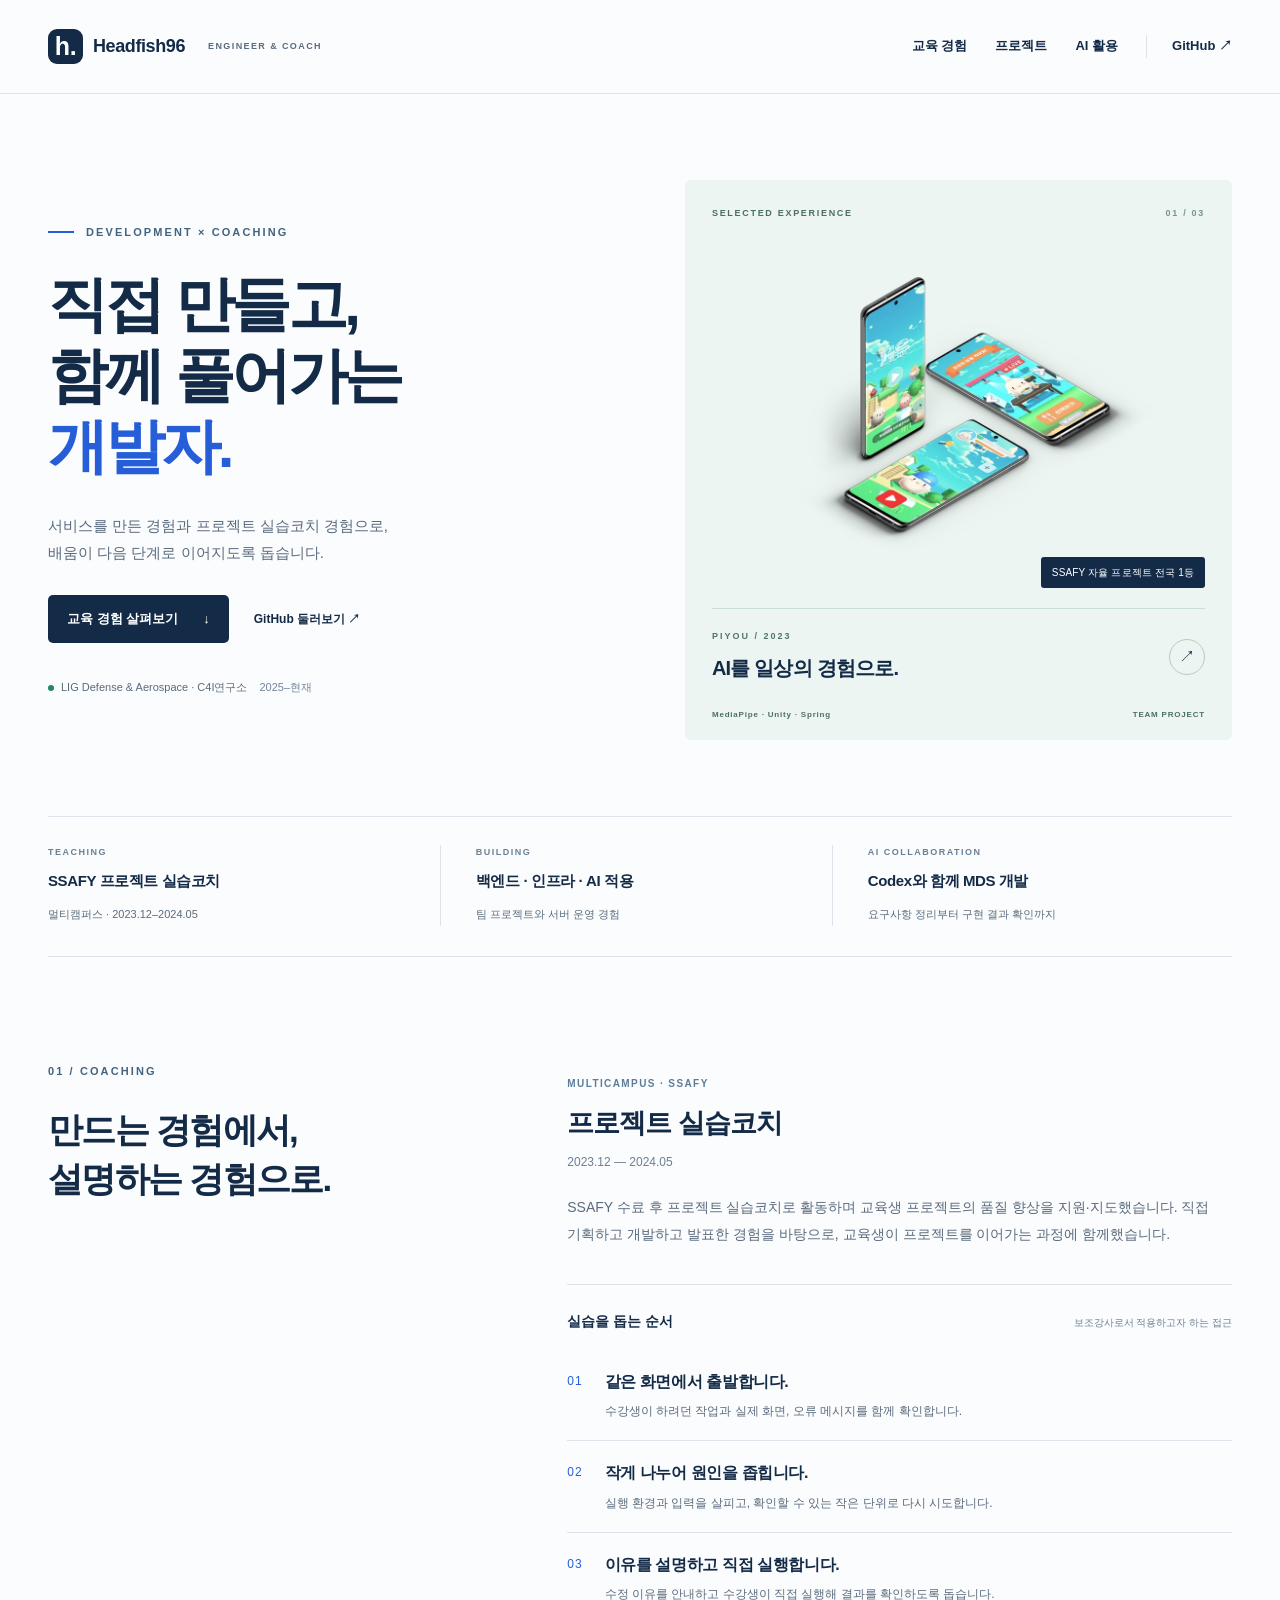
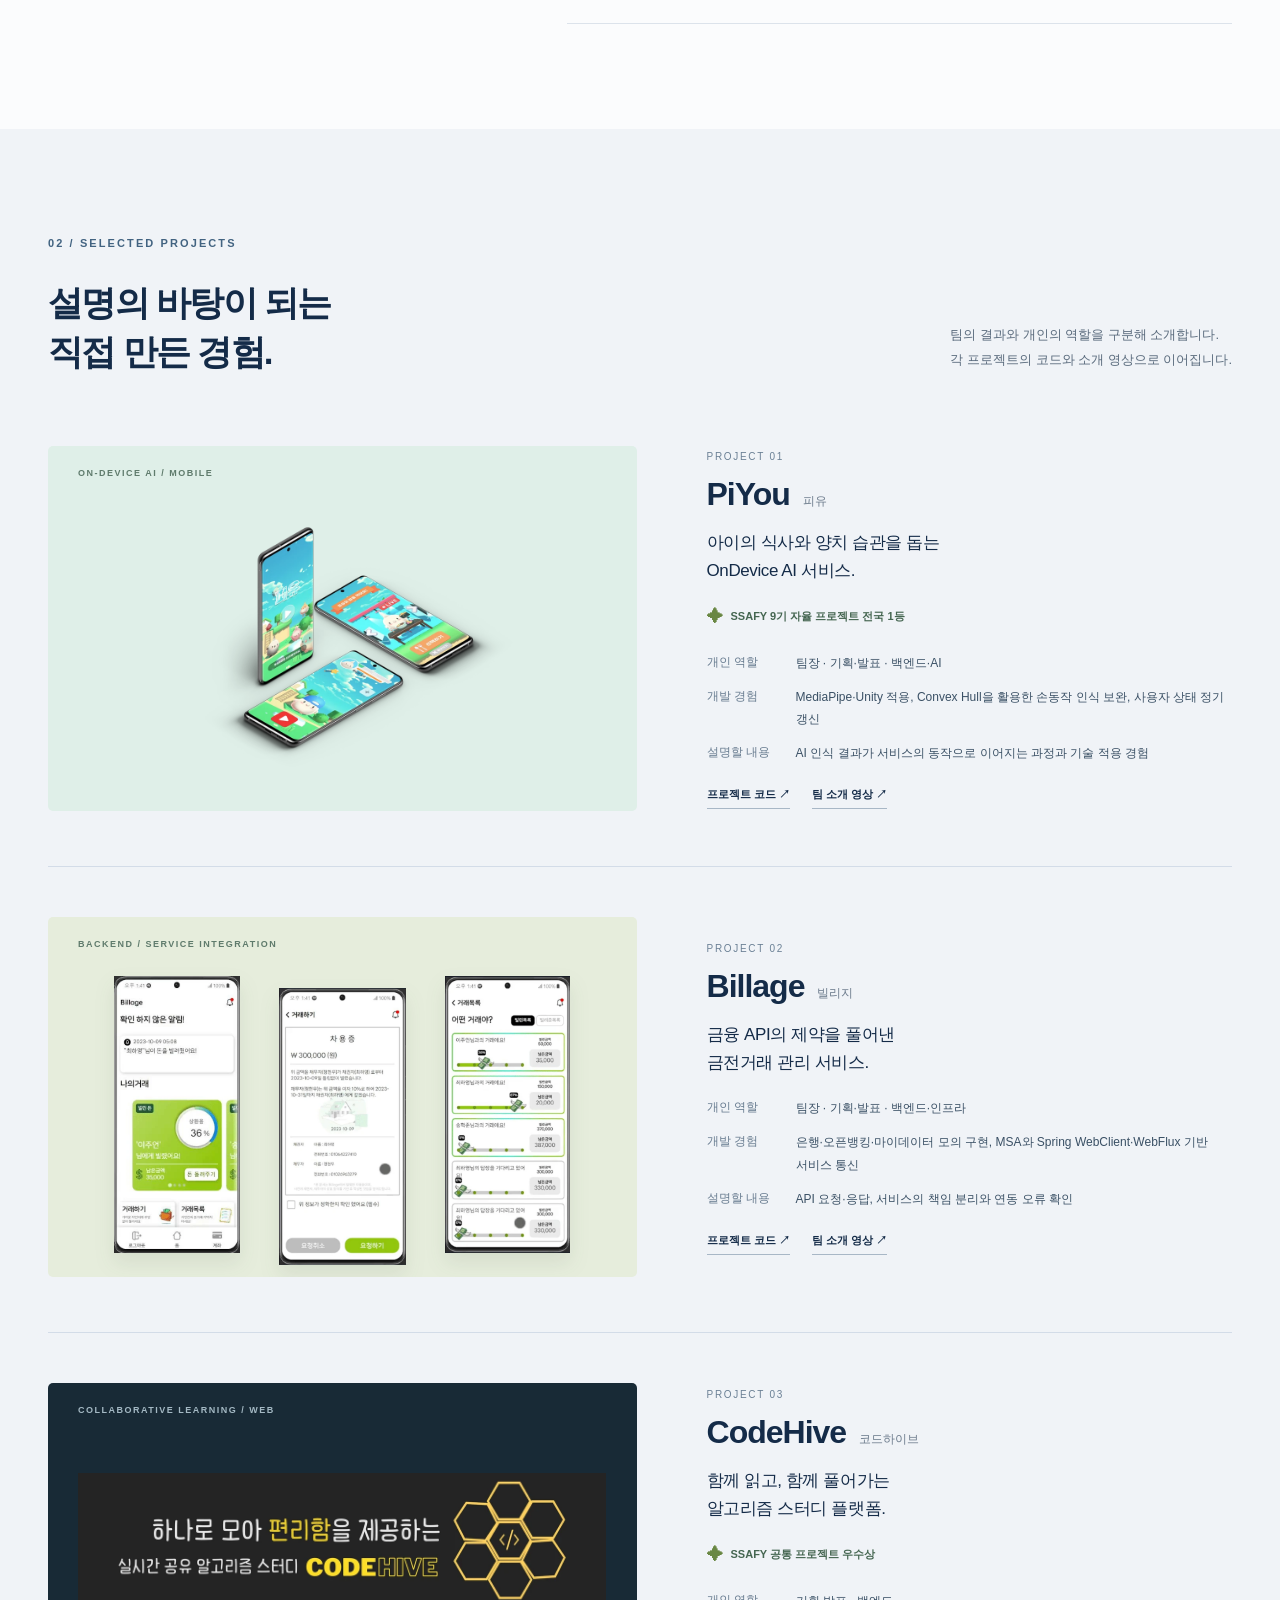
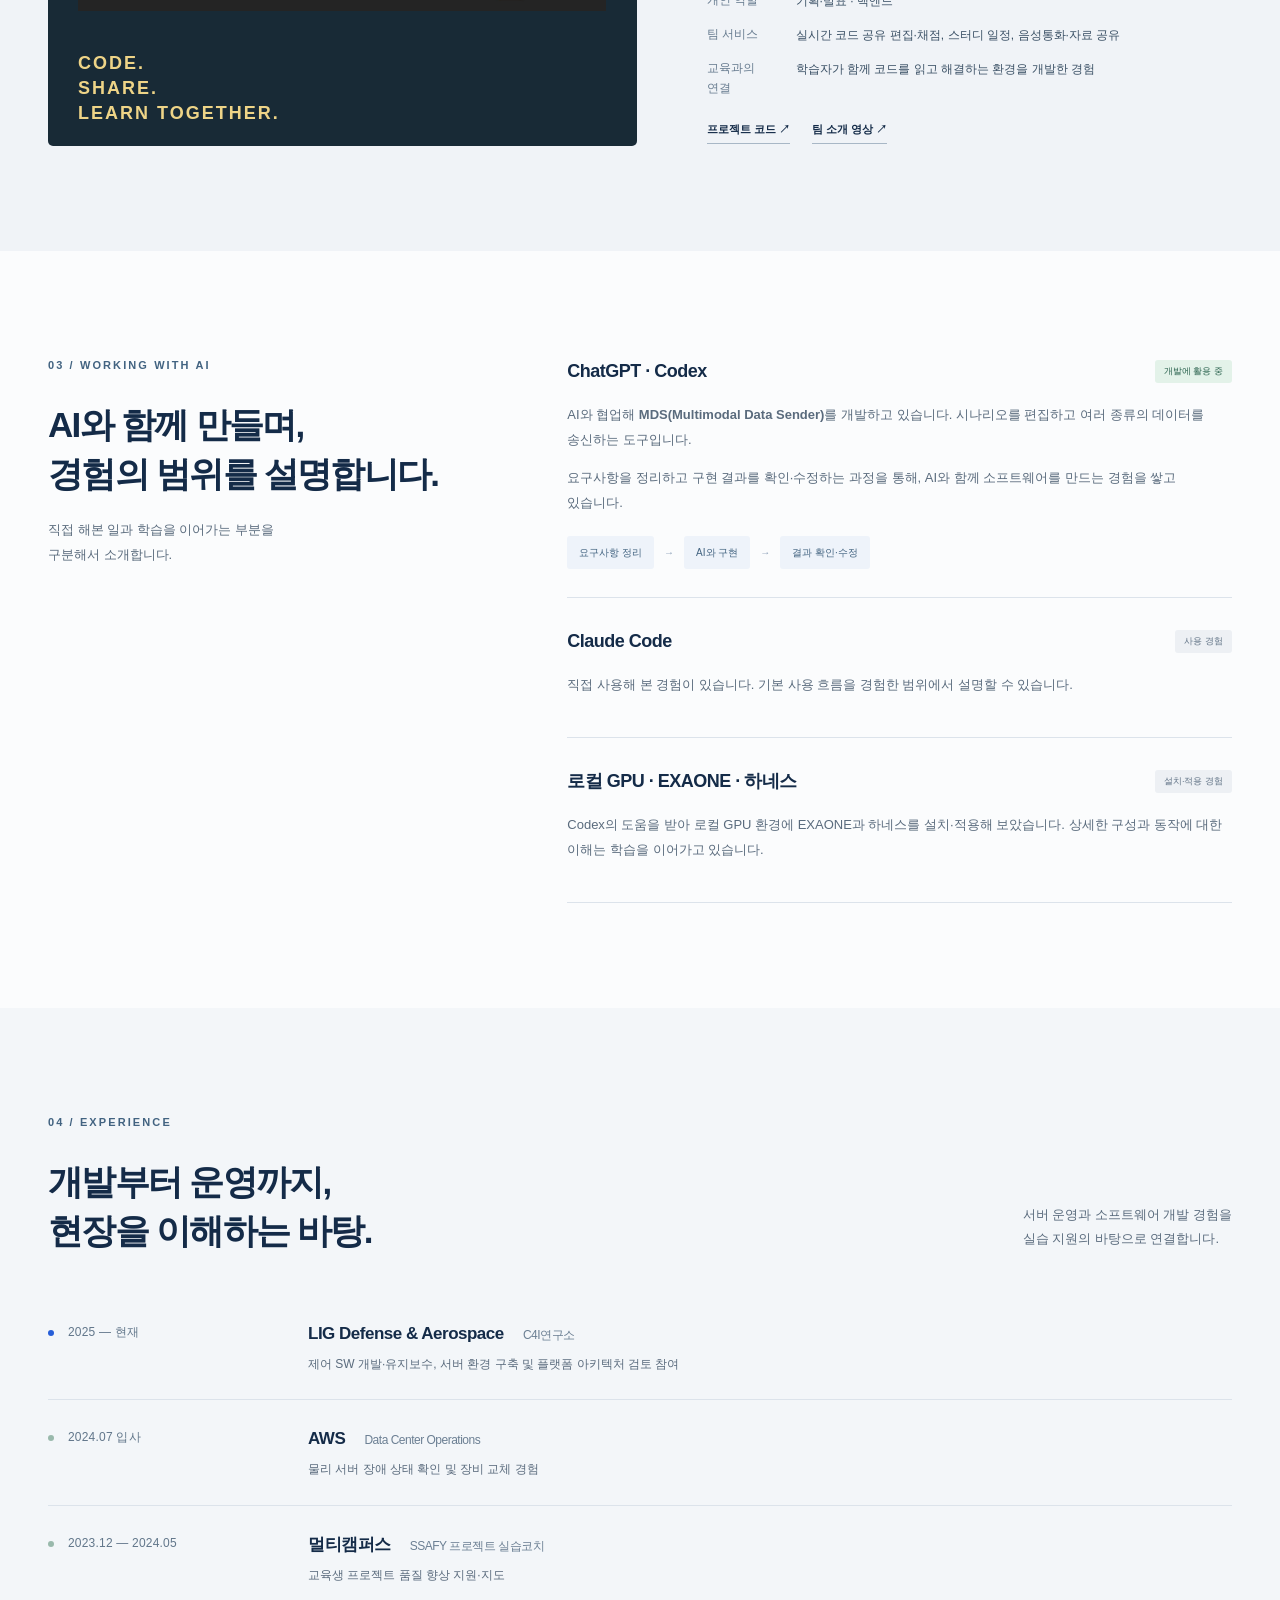
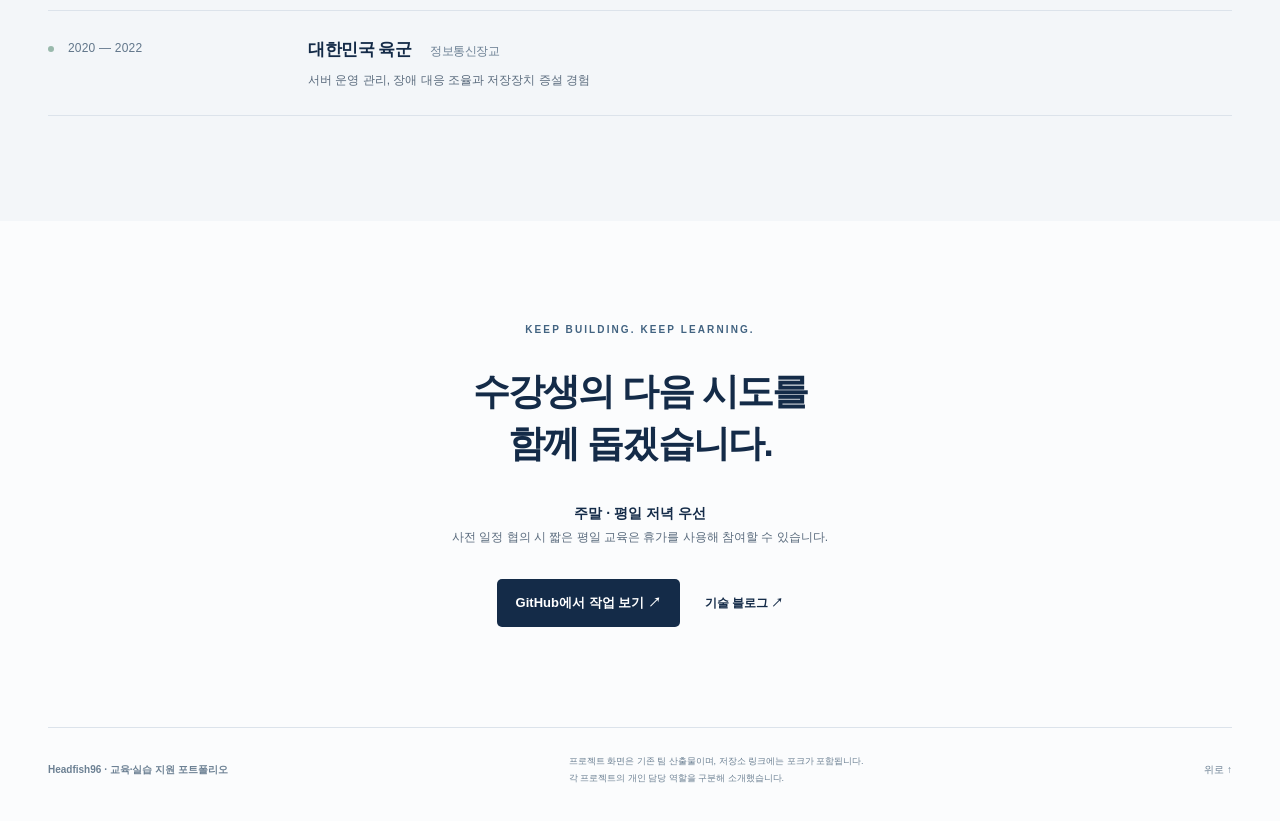
==== docs/index.html @ 820c2a16 "Refresh visual profile and add teaching portfolio" ====
<!doctype html>
<html lang="ko">
<head>
  <meta charset="utf-8">
  <meta name="viewport" content="width=device-width, initial-scale=1">
  <meta name="description" content="SSAFY 프로젝트 실습코치와 소프트웨어 개발 경험을 바탕으로 한 Headfish96의 교육·실습 지원 포트폴리오.">
  <meta name="theme-color" content="#142b48">
  <meta property="og:title" content="Headfish96 · 교육·실습 지원 포트폴리오">
  <meta property="og:description" content="직접 만들고, 함께 풀어가는 개발자. SSAFY 실습코치 · AI 협업 개발 · 백엔드와 인프라.">
  <title>Headfish96 · 교육·실습 지원 포트폴리오</title>
  <link rel="icon" href="assets/favicon.svg" type="image/svg+xml">
  <link rel="stylesheet" href="styles.css">
</head>
<body>
  <a class="skip-link" href="#main">본문으로 이동</a>
  <header class="header">
    <a class="brand" href="#"><span class="brand-mark" aria-hidden="true">h.</span> Headfish96<span class="brand-note">ENGINEER & COACH</span></a>
    <nav aria-label="주요 메뉴"><a href="#coaching">교육 경험</a><a href="#projects">프로젝트</a><a href="#ai">AI 활용</a><a class="nav-github" href="https://github.com/Headfish96">GitHub <span aria-hidden="true">↗</span></a></nav>
  </header>
  <main id="main">
    <section class="hero wrap" aria-labelledby="hero-heading">
      <div class="hero-copy">
        <p class="eyebrow"><span class="line" aria-hidden="true"></span> DEVELOPMENT × COACHING</p>
        <h1 id="hero-heading">직접 만들고,<br>함께 풀어가는<br><span>개발자.</span></h1>
        <p class="hero-desc">서비스를 만든 경험과 프로젝트 실습코치 경험으로,<br class="desktop-break"> 배움이 다음 단계로 이어지도록 돕습니다.</p>
        <div class="actions"><a class="button primary" href="#coaching">교육 경험 살펴보기 <span aria-hidden="true">↓</span></a><a class="text-link" href="https://github.com/Headfish96">GitHub 둘러보기 <span aria-hidden="true">↗</span></a></div>
        <p class="current"><span class="status-dot" aria-hidden="true"></span> LIG Defense & Aerospace · C4I연구소 <span class="since">2025–현재</span></p>
      </div>
      <div class="hero-visual">
        <div class="visual-top"><span>SELECTED EXPERIENCE</span><span class="folio-num">01 / 03</span></div>
        <div class="hero-project"><img src="assets/piyou.webp" width="860" height="602" alt="PiYou의 식사·양치 습관 개선 모바일 앱 화면"><span class="award-tag">SSAFY 자율 프로젝트 전국 1등</span></div>
        <div class="hero-caption"><div><span class="caption-label">PIYOU / 2023</span><strong>AI를 일상의 경험으로.</strong></div><a href="#piyou" aria-label="PiYou 프로젝트 자세히 보기">↗</a></div>
        <div class="visual-footer"><span>MediaPipe · Unity · Spring</span><span>TEAM PROJECT</span></div>
      </div>
    </section>

    <section class="credentials wrap" aria-label="주요 경험">
      <div><span class="credential-label">TEACHING</span><strong>SSAFY 프로젝트 실습코치</strong><span>멀티캠퍼스 · 2023.12–2024.05</span></div>
      <div><span class="credential-label">BUILDING</span><strong>백엔드 · 인프라 · AI 적용</strong><span>팀 프로젝트와 서버 운영 경험</span></div>
      <div><span class="credential-label">AI COLLABORATION</span><strong>Codex와 함께 MDS 개발</strong><span>요구사항 정리부터 구현 결과 확인까지</span></div>
    </section>

    <section id="coaching" class="section wrap coaching">
      <div class="section-heading"><p class="eyebrow">01 / COACHING</p><h2>만드는 경험에서,<br>설명하는 경험으로.</h2></div>
      <div class="coaching-body">
        <div class="experience-lead"><span class="small-label">MULTICAMPUS · SSAFY</span><h3>프로젝트 실습코치</h3><span class="period">2023.12 — 2024.05</span><p>SSAFY 수료 후 프로젝트 실습코치로 활동하며 교육생 프로젝트의 품질 향상을 지원·지도했습니다. 직접 기획하고 개발하고 발표한 경험을 바탕으로, 교육생이 프로젝트를 이어가는 과정에 함께했습니다.</p></div>
        <div class="approach-heading"><h3>실습을 돕는 순서</h3><span>보조강사로서 적용하고자 하는 접근</span></div>
        <ol class="approach"><li><span class="step">01</span><div><h4>같은 화면에서 출발합니다.</h4><p>수강생이 하려던 작업과 실제 화면, 오류 메시지를 함께 확인합니다.</p></div></li><li><span class="step">02</span><div><h4>작게 나누어 원인을 좁힙니다.</h4><p>실행 환경과 입력을 살피고, 확인할 수 있는 작은 단위로 다시 시도합니다.</p></div></li><li><span class="step">03</span><div><h4>이유를 설명하고 직접 실행합니다.</h4><p>수정 이유를 안내하고 수강생이 직접 실행해 결과를 확인하도록 돕습니다.</p></div></li></ol>
      </div>
    </section>

    <section id="projects" class="section projects">
      <div class="wrap"><div class="section-heading horizontal"><div><p class="eyebrow">02 / SELECTED PROJECTS</p><h2>설명의 바탕이 되는<br>직접 만든 경험.</h2></div><p class="section-desc">팀의 결과와 개인의 역할을 구분해 소개합니다.<br>각 프로젝트의 코드와 소개 영상으로 이어집니다.</p></div>
      <article class="project-row" id="piyou">
        <div class="project-media mint"><span class="media-label">ON-DEVICE AI / MOBILE</span><img src="assets/piyou.webp" width="860" height="602" alt="PiYou 모바일 앱의 실제 화면" loading="lazy"></div>
        <div class="project-content"><p class="project-number">PROJECT 01</p><h3>PiYou<span>피유</span></h3><p class="project-summary">아이의 식사와 양치 습관을 돕는<br>OnDevice AI 서비스.</p><p class="recognition"><span aria-hidden="true">✦</span> SSAFY 9기 자율 프로젝트 전국 1등</p><dl class="project-facts"><div><dt>개인 역할</dt><dd>팀장 · 기획·발표 · 백엔드·AI</dd></div><div><dt>개발 경험</dt><dd>MediaPipe·Unity 적용, Convex Hull을 활용한 손동작 인식 보완, 사용자 상태 정기 갱신</dd></div><div><dt>설명할 내용</dt><dd>AI 인식 결과가 서비스의 동작으로 이어지는 과정과 기술 적용 경험</dd></div></dl><div class="project-links"><a href="https://github.com/Headfish96/PiYou">프로젝트 코드 ↗</a><a href="https://youtu.be/uulgX3FKP8o">팀 소개 영상 ↗</a></div></div>
      </article>
      <article class="project-row" id="billage">
        <div class="project-media green"><span class="media-label">BACKEND / SERVICE INTEGRATION</span><div class="phones"><img src="assets/billage-home.webp" width="320" height="700" alt="Billage 거래 현황 화면" loading="lazy"><img src="assets/billage-contract.webp" width="322" height="705" alt="Billage 차용증 화면" loading="lazy"><img src="assets/billage-history.webp" width="321" height="707" alt="Billage 거래 목록 화면" loading="lazy"></div></div>
        <div class="project-content"><p class="project-number">PROJECT 02</p><h3>Billage<span>빌리지</span></h3><p class="project-summary">금융 API의 제약을 풀어낸<br>금전거래 관리 서비스.</p><dl class="project-facts"><div><dt>개인 역할</dt><dd>팀장 · 기획·발표 · 백엔드·인프라</dd></div><div><dt>개발 경험</dt><dd>은행·오픈뱅킹·마이데이터 모의 구현, MSA와 Spring WebClient·WebFlux 기반 서비스 통신</dd></div><div><dt>설명할 내용</dt><dd>API 요청·응답, 서비스의 책임 분리와 연동 오류 확인</dd></div></dl><div class="project-links"><a href="https://github.com/Headfish96/Billage">프로젝트 코드 ↗</a><a href="https://youtu.be/DxseVqu3nDE">팀 소개 영상 ↗</a></div></div>
      </article>
      <article class="project-row" id="codehive">
        <div class="project-media navy"><span class="media-label">COLLABORATIVE LEARNING / WEB</span><img class="hive-image" src="assets/codehive.webp" width="1000" height="260" alt="CodeHive 알고리즘 스터디 플랫폼 프로젝트 배너" loading="lazy"><div class="hive-caption"><span>CODE.</span><span>SHARE.</span><span>LEARN TOGETHER.</span></div></div>
        <div class="project-content"><p class="project-number">PROJECT 03</p><h3>CodeHive<span>코드하이브</span></h3><p class="project-summary">함께 읽고, 함께 풀어가는<br>알고리즘 스터디 플랫폼.</p><p class="recognition"><span aria-hidden="true">✦</span> SSAFY 공통 프로젝트 우수상</p><dl class="project-facts"><div><dt>개인 역할</dt><dd>기획·발표 · 백엔드</dd></div><div><dt>팀 서비스</dt><dd>실시간 코드 공유 편집·채점, 스터디 일정, 음성통화·자료 공유</dd></div><div><dt>교육과의 연결</dt><dd>학습자가 함께 코드를 읽고 해결하는 환경을 개발한 경험</dd></div></dl><div class="project-links"><a href="https://github.com/Headfish96/CodeHive">프로젝트 코드 ↗</a><a href="https://youtu.be/EHhbgAoXq_k">팀 소개 영상 ↗</a></div></div>
      </article></div>
    </section>

    <section id="ai" class="section wrap ai-section"><div class="section-heading"><p class="eyebrow">03 / WORKING WITH AI</p><h2>AI와 함께 만들며,<br>경험의 범위를 설명합니다.</h2><p class="section-desc">직접 해본 일과 학습을 이어가는 부분을<br>구분해서 소개합니다.</p></div><div class="ai-body">
      <article class="ai-item"><div class="ai-title"><h3>ChatGPT · Codex</h3><span class="tag">개발에 활용 중</span></div><p>AI와 협업해 <strong>MDS(Multimodal Data Sender)</strong>를 개발하고 있습니다. 시나리오를 편집하고 여러 종류의 데이터를 송신하는 도구입니다.</p><p>요구사항을 정리하고 구현 결과를 확인·수정하는 과정을 통해, AI와 함께 소프트웨어를 만드는 경험을 쌓고 있습니다.</p><div class="mini-flow" aria-label="개발 과정"><span>요구사항 정리</span><b aria-hidden="true">→</b><span>AI와 구현</span><b aria-hidden="true">→</b><span>결과 확인·수정</span></div></article>
      <article class="ai-item"><div class="ai-title"><h3>Claude Code</h3><span class="tag neutral">사용 경험</span></div><p>직접 사용해 본 경험이 있습니다. 기본 사용 흐름을 경험한 범위에서 설명할 수 있습니다.</p></article>
      <article class="ai-item"><div class="ai-title"><h3>로컬 GPU · EXAONE · 하네스</h3><span class="tag neutral">설치·적용 경험</span></div><p>Codex의 도움을 받아 로컬 GPU 환경에 EXAONE과 하네스를 설치·적용해 보았습니다. 상세한 구성과 동작에 대한 이해는 학습을 이어가고 있습니다.</p></article>
    </div></section>

    <section id="experience" class="section experience-section"><div class="wrap"><div class="section-heading horizontal"><div><p class="eyebrow">04 / EXPERIENCE</p><h2>개발부터 운영까지,<br>현장을 이해하는 바탕.</h2></div><p class="section-desc">서버 운영과 소프트웨어 개발 경험을<br>실습 지원의 바탕으로 연결합니다.</p></div><ol class="timeline"><li><time>2025 — 현재</time><div><h3>LIG Defense & Aerospace <span>C4I연구소</span></h3><p>제어 SW 개발·유지보수, 서버 환경 구축 및 플랫폼 아키텍처 검토 참여</p></div></li><li><time>2024.07 입사</time><div><h3>AWS <span>Data Center Operations</span></h3><p>물리 서버 장애 상태 확인 및 장비 교체 경험</p></div></li><li><time>2023.12 — 2024.05</time><div><h3>멀티캠퍼스 <span>SSAFY 프로젝트 실습코치</span></h3><p>교육생 프로젝트 품질 향상 지원·지도</p></div></li><li><time>2020 — 2022</time><div><h3>대한민국 육군 <span>정보통신장교</span></h3><p>서버 운영 관리, 장애 대응 조율과 저장장치 증설 경험</p></div></li></ol></div></section>

    <section class="closing wrap"><p class="eyebrow">KEEP BUILDING. KEEP LEARNING.</p><h2>수강생의 다음 시도를<br>함께 돕겠습니다.</h2><p class="availability"><strong>주말 · 평일 저녁 우선</strong><br>사전 일정 협의 시 짧은 평일 교육은 휴가를 사용해 참여할 수 있습니다.</p><div class="actions"><a class="button primary" href="https://github.com/Headfish96">GitHub에서 작업 보기 ↗</a><a class="text-link" href="https://coder-angrybird.tistory.com/">기술 블로그 ↗</a></div></section>
  </main>
  <footer class="footer wrap"><span>Headfish96 · 교육·실습 지원 포트폴리오</span><p>프로젝트 화면은 기존 팀 산출물이며, 저장소 링크에는 포크가 포함됩니다.<br>각 프로젝트의 개인 담당 역할을 구분해 소개했습니다.</p><a href="#">위로 ↑</a></footer>
</body>
</html>
---- docs/styles.css ----
:root{--ink:#142b48;--muted:#5a6b7d;--blue:#265ed8;--line:#dce3eb;--paper:#fbfcfd;--mint:#c7f3e4;--wrap:1200px}*{box-sizing:border-box}html{scroll-behavior:smooth;scroll-padding-top:100px}body{margin:0;color:var(--ink);background:var(--paper);font-family:-apple-system,BlinkMacSystemFont,"Apple SD Gothic Neo","Malgun Gothic",sans-serif;word-break:keep-all;line-height:1.7;-webkit-font-smoothing:antialiased}a{color:inherit;text-decoration:none}button,a{-webkit-tap-highlight-color:transparent}a:focus-visible{outline:3px solid var(--blue);outline-offset:6px}img{max-width:100%;height:auto;display:block}.wrap{width:min(var(--wrap),calc(100% - 96px));margin-inline:auto}.header{width:min(1440px,100%);margin:auto;min-height:94px;padding:22px 48px;display:flex;align-items:center;justify-content:space-between;gap:24px;border-bottom:1px solid var(--line)}.brand{display:flex;align-items:center;gap:10px;font-size:18px;font-weight:750;letter-spacing:-.4px}.brand-mark{display:grid;place-items:center;background:var(--ink);color:white;width:35px;height:35px;font-size:25px;line-height:1;border-radius:9px;font-weight:700}.brand-note{font-size:9px;letter-spacing:1.4px;font-weight:600;margin-left:13px;color:var(--muted)}nav{display:flex;gap:28px;font-size:13px;font-weight:600}nav a:hover,.text-link:hover,.project-links a:hover{color:var(--blue)}.nav-github{border-left:1px solid var(--line);padding-left:25px}.hero{display:grid;grid-template-columns:1.04fr 1fr;gap:68px;padding-top:86px;padding-bottom:76px;align-items:center}.eyebrow{font-size:11px;letter-spacing:2.1px;font-weight:750;color:#426381;margin:0 0 28px;display:flex;align-items:center;gap:12px}.line{width:26px;height:2px;background:var(--blue)}h1,h2,h3,h4,p{margin-top:0}h1{font-size:clamp(42px,4.7vw,65px);line-height:1.18;letter-spacing:-3.4px;font-weight:760;margin:0 0 29px}h1 span{color:var(--blue)}.hero-desc{color:var(--muted);font-size:15px;line-height:1.85;margin:0 0 28px}.actions{display:flex;align-items:center;gap:25px}.button{display:inline-flex;justify-content:center;align-items:center;gap:25px;padding:13px 19px;font-size:13px;border-radius:5px;font-weight:650;transition:background .15s}.primary{background:var(--ink);color:white}.primary:hover{background:#265ed8}.text-link{font-size:12px;font-weight:650}.current{margin:35px 0 0;font-size:11px;color:var(--muted);display:flex;align-items:center;gap:7px;flex-wrap:wrap}.since{color:#73859a;margin-left:5px}.status-dot{width:6px;height:6px;display:inline-block;border-radius:50%;background:#268467}.hero-visual{background:#ecf5f1;border-radius:6px;padding:26px 27px 18px;position:relative;overflow:hidden}.visual-top,.visual-footer{display:flex;justify-content:space-between;font-size:9px;letter-spacing:1.7px;font-weight:650;color:#4c6f64}.folio-num{color:#78988b}.hero-project{position:relative;padding:20px 3px 26px}.hero-project img{width:100%;aspect-ratio:1.43;object-fit:contain}.award-tag{position:absolute;bottom:20px;right:0;background:var(--ink);color:white;border-radius:3px;font-size:10px;letter-spacing:.15px;padding:7px 11px}.hero-caption{border-top:1px solid #cbded5;padding-top:20px;display:flex;justify-content:space-between;align-items:center}.caption-label{display:block;font-size:9px;letter-spacing:2px;font-weight:700;color:#547666;margin-bottom:7px}.hero-caption strong{font-size:20px;letter-spacing:-.8px}.hero-caption a{border:1px solid #b5ccbf;border-radius:50%;width:36px;height:36px;display:grid;place-items:center}.hero-caption a:hover{background:var(--mint)}.visual-footer{font-size:8px;letter-spacing:.8px;margin-top:23px}.credentials{display:grid;grid-template-columns:1fr 1fr 1.1fr;padding:28px 0 30px;border-block:1px solid var(--line);gap:28px}.credentials>div+div{border-left:1px solid var(--line);padding-left:35px}.credential-label{display:block;color:#6a8096;font-size:9px;letter-spacing:1.5px;font-weight:700;margin-bottom:8px}.credentials strong{display:block;font-size:15px;font-weight:700;margin-bottom:5px;letter-spacing:-.4px}.credentials div>span:last-child{font-size:11px;color:var(--muted)}.section{padding-block:105px}.coaching,.ai-section{display:grid;grid-template-columns:.82fr 1.3fr;gap:100px}.section-heading h2{font-size:35px;letter-spacing:-1.7px;line-height:1.4;font-weight:730;margin-bottom:20px}.section-heading .eyebrow{margin-bottom:25px}.small-label{font-size:10px;letter-spacing:1.4px;color:#5c7c98;font-weight:650}.experience-lead{padding-top:6px}.experience-lead h3{font-size:27px;letter-spacing:-1px;margin:6px 0 0}.period{font-size:12px;color:#6d7f92}.experience-lead p{font-size:14px;color:var(--muted);margin:20px 0 37px;line-height:1.9}.approach-heading{display:flex;justify-content:space-between;align-items:center;border-top:1px solid var(--line);padding-top:25px;gap:20px}.approach-heading h3{font-size:14px;margin:0}.approach-heading>span{font-size:10px;color:#6d7f92}.approach{list-style:none;padding:0;margin:16px 0 0}.approach li{display:flex;gap:22px;padding:18px 0;border-bottom:1px solid var(--line)}.step{font-size:12px;letter-spacing:1px;color:var(--blue);padding-top:3px}.approach h4{font-size:16px;letter-spacing:-.4px;margin:0 0 5px}.approach p{font-size:12px;color:var(--muted);margin:0;line-height:1.85}.projects{background:#f0f3f7}.horizontal{display:flex;justify-content:space-between;gap:40px;align-items:flex-end}.section-desc{color:var(--muted);font-size:13px;line-height:1.9;margin-bottom:23px}.project-row{display:grid;grid-template-columns:1.12fr 1fr;gap:70px;padding-top:50px;padding-bottom:55px;border-bottom:1px solid #d3dce8;align-items:center}.project-row:last-child{border:0;padding-bottom:0}.project-media{min-height:360px;position:relative;border-radius:5px;overflow:hidden;padding:20px 30px}.mint{background:#dfefe8}.green{background:#e6eddc}.navy{background:#182a36;color:white}.media-label{display:block;font-size:9px;letter-spacing:1.5px;color:#5f7b6c;font-weight:700}.project-media>img{width:100%;height:310px;object-fit:contain;padding-top:15px}.project-number{font-size:10px;color:#6b8095;letter-spacing:1.7px;margin-bottom:9px}.project-content h3{font-size:32px;line-height:1.3;letter-spacing:-1px;margin-bottom:14px}.project-content h3>span{font-size:12px;letter-spacing:0;font-weight:500;color:#6c7b8c;margin-left:13px}.project-summary{font-size:17px;line-height:1.65;margin-bottom:17px;letter-spacing:-.4px}.recognition{font-size:11px;font-weight:650;color:#456651;display:flex;align-items:center;gap:8px;margin-bottom:22px}.recognition>span{font-size:16px;color:#698743}.project-facts{margin:20px 0 21px;font-size:12px}.project-facts>div{display:grid;grid-template-columns:74px 1fr;gap:15px;margin-bottom:12px}.project-facts dt{color:#687c90}.project-facts dd{margin:0;color:#3a5065;line-height:1.85}.project-links{display:flex;gap:22px;font-size:11px;font-weight:700}.project-links a{border-bottom:1px solid #a8b7c6;padding-bottom:4px}.phones{display:flex;gap:12px;justify-content:center;align-items:center;padding-top:24px}.phones img{width:29%;height:277px;object-fit:contain;filter:drop-shadow(0 10px 10px #34452b16)}.phones img:nth-child(2){transform:translateY(12px)}.navy .media-label{color:#a4b9c4}.project-media>.hive-image{height:auto;margin-top:55px;padding:0;aspect-ratio:3.85;object-fit:contain}.hive-caption{margin-top:40px;font-size:18px;font-weight:750;color:#eed487;letter-spacing:2px;line-height:1.4;display:flex;flex-direction:column}.ai-item{padding:0 0 28px;border-bottom:1px solid var(--line);margin-bottom:28px}.ai-item:last-child{margin-bottom:0}.ai-title{display:flex;gap:12px;align-items:center;justify-content:space-between;margin-bottom:15px}.ai-title h3{font-size:18px;letter-spacing:-.5px;margin:0}.tag{border-radius:3px;font-size:9px;padding:4px 9px;color:#2b634f;background:#e3f2e9;white-space:nowrap}.tag.neutral{background:#edf0f4;color:#617386}.ai-item p{font-size:13px;color:var(--muted);line-height:1.95;margin-bottom:12px}.mini-flow{display:flex;align-items:center;gap:10px;margin-top:21px;font-size:10px;color:#426380}.mini-flow span{background:#eef3fa;padding:8px 12px;border-radius:3px}.mini-flow b{font-weight:400;color:#8da1b8}.experience-section{background:#f3f6f9}.timeline{list-style:none;padding:20px 0 0;margin:0}.timeline li{display:grid;grid-template-columns:205px 1fr;gap:35px;padding:25px 0 25px 20px;position:relative;border-bottom:1px solid var(--line)}.timeline li:before{content:"";position:absolute;width:6px;height:6px;background:#99b9ac;border-radius:50%;top:35px;left:0}.timeline li:first-child:before{background:var(--blue)}.timeline time{font-size:12px;color:#61768a;letter-spacing:.2px;padding-top:2px}.timeline h3{font-size:17px;letter-spacing:-.5px;margin:0 0 5px}.timeline h3 span{font-size:12px;font-weight:500;margin-left:15px;color:#6b7f93}.timeline p{font-size:12px;color:var(--muted);margin:0}.closing{text-align:center;padding:100px 0}.closing .eyebrow{justify-content:center;font-size:10px}.closing h2{font-size:37px;line-height:1.4;letter-spacing:-1.7px;margin-bottom:30px}.closing .actions{justify-content:center}.footer{display:flex;justify-content:space-between;gap:30px;align-items:center;border-top:1px solid var(--line);padding:25px 0 35px;font-size:10px;color:#6c8093}.footer>span{font-weight:650}.footer p{font-size:9px;line-height:1.8;margin:0}.footer>a{white-space:nowrap}.skip-link{position:fixed;top:-100px;left:20px;background:var(--ink);color:white;padding:12px;z-index:5}.skip-link:focus{top:10px}
@media(min-width:1450px){.hero{gap:90px}}@media(max-width:1100px){.brand-note{display:none}.hero{gap:36px}.wrap{width:calc(100% - 64px)}.header{padding-inline:32px}.coaching,.ai-section{gap:55px}.project-row{gap:40px}.section-heading h2{font-size:30px}.hero-caption strong{font-size:18px}.timeline li{grid-template-columns:165px 1fr}.credentials>div+div{padding-left:22px}.credentials strong{font-size:13px}.phones{gap:8px}.project-media{padding-inline:20px}.hero-visual{padding-inline:20px}}
@media(max-width:760px){html{scroll-padding-top:24px}.wrap{width:calc(100% - 40px)}.header{padding:18px 20px;min-height:76px;gap:15px}.brand{font-size:15px;gap:8px}.brand-mark{width:28px;height:28px;font-size:21px;border-radius:7px}nav{gap:16px;font-size:10px}nav a:first-child{display:none}.nav-github{padding-left:0;border:0}.hero{grid-template-columns:1fr;gap:40px;padding-block:48px 38px}.eyebrow{font-size:9px;letter-spacing:1.7px;margin-bottom:24px}h1{font-size:49px;line-height:1.18;letter-spacing:-2.8px;margin-bottom:23px}.hero-desc{font-size:13px;line-height:1.9;margin-bottom:24px}.actions{gap:20px}.button{font-size:11px;padding:12px 16px;gap:15px}.text-link{font-size:11px}.current{font-size:9px;margin-top:26px;gap:5px}.hero-visual{padding:20px 20px 16px}.hero-project{padding-block:5px 22px}.hero-project img{max-height:300px}.award-tag{font-size:9px;bottom:14px}.hero-caption{padding-top:14px}.hero-caption strong{font-size:19px}.visual-footer{margin-top:18px}.credentials{grid-template-columns:1fr;gap:0;padding:0}.credentials>div{padding:18px 0}.credentials>div+div{padding:18px 0;border-left:0;border-top:1px solid var(--line)}.credential-label{font-size:8px;margin-bottom:4px}.credentials strong{font-size:15px;margin-bottom:3px}.credentials div>span:last-child{font-size:11px}.section{padding-block:58px}.coaching,.ai-section{grid-template-columns:1fr;gap:22px}.section-heading h2{font-size:29px;line-height:1.4;letter-spacing:-1.2px;margin-bottom:13px}.section-heading .eyebrow{margin-bottom:19px}.experience-lead h3{font-size:24px}.experience-lead p{font-size:13px;margin-bottom:29px}.approach-heading>span{font-size:8px}.approach li{gap:16px;padding-block:18px}.approach h4{font-size:14px}.approach p{font-size:11px}.horizontal{display:block}.section-desc{font-size:11px;margin-bottom:0}.project-row{grid-template-columns:1fr;gap:26px;padding-block:34px}.project-media{min-height:290px;padding:18px 22px}.project-media>img{height:270px}.project-content h3{font-size:29px}.project-summary{font-size:16px}.project-facts{font-size:11px}.project-facts>div{grid-template-columns:69px 1fr;gap:10px}.project-links{font-size:11px}.phones{gap:10px;padding-top:20px}.phones img{height:254px}.project-media>.hive-image{height:auto;margin-top:45px}.hive-caption{margin-top:30px;font-size:17px}.ai-title h3{font-size:16px}.ai-title{gap:8px}.tag{font-size:8px;padding:4px 6px}.ai-item p{font-size:12px}.mini-flow{gap:7px;font-size:9px}.mini-flow span{padding:8px}.timeline{padding-top:10px}.timeline li{grid-template-columns:1fr;gap:5px;padding:22px 0 23px 18px}.timeline li:before{top:30px}.timeline time{font-size:10px}.timeline h3{font-size:15px}.timeline h3 span{display:block;font-size:11px;margin:3px 0 0}.timeline p{font-size:11px;line-height:1.8;margin-top:7px}.closing{padding-block:62px}.closing h2{font-size:30px}.footer{flex-wrap:wrap;gap:15px;padding-bottom:25px}.footer p{order:3;width:100%;font-size:8px}.desktop-break{display:none}}
@media(max-width:360px){h1{font-size:43px}nav{gap:12px}.current .since{margin-left:13px}.approach-heading{display:block}.approach-heading>span{display:block;margin-top:4px}.ai-title{flex-wrap:wrap}.hero-caption strong{font-size:16px}}
@media(prefers-reduced-motion:reduce){html{scroll-behavior:auto}.button{transition:none}}@media print{body{background:white;font-size:10pt}.header,.actions,.footer>a,.hero-visual,.skip-link{display:none}.wrap{width:100%}.section,.hero,.closing{padding-block:24px}.hero,.coaching,.ai-section{display:block}h1{font-size:32pt}h2{font-size:22pt!important}.section-heading{margin-bottom:15px}.credentials{padding-block:12px}.projects,.experience-section{background:white}.project-row{gap:20px;grid-template-columns:1fr 1fr;break-inside:avoid;padding-block:22px}.project-media{min-height:0}.project-media>img{height:200px}.phones img{height:180px}.project-content h3{font-size:22pt}.project-facts{font-size:8pt}.timeline li{break-inside:avoid}.ai-item{break-inside:avoid}.closing{text-align:left}.closing .eyebrow{justify-content:flex-start}a[href^="https"]:after{content:" (" attr(href) ")";font-size:7pt;font-weight:400;overflow-wrap:anywhere}.project-media:after{content:none} .footer{font-size:8pt}}

.availability{font-size:12px;line-height:1.9;color:var(--muted);margin:0 0 30px}.availability strong{color:var(--ink);font-size:14px}
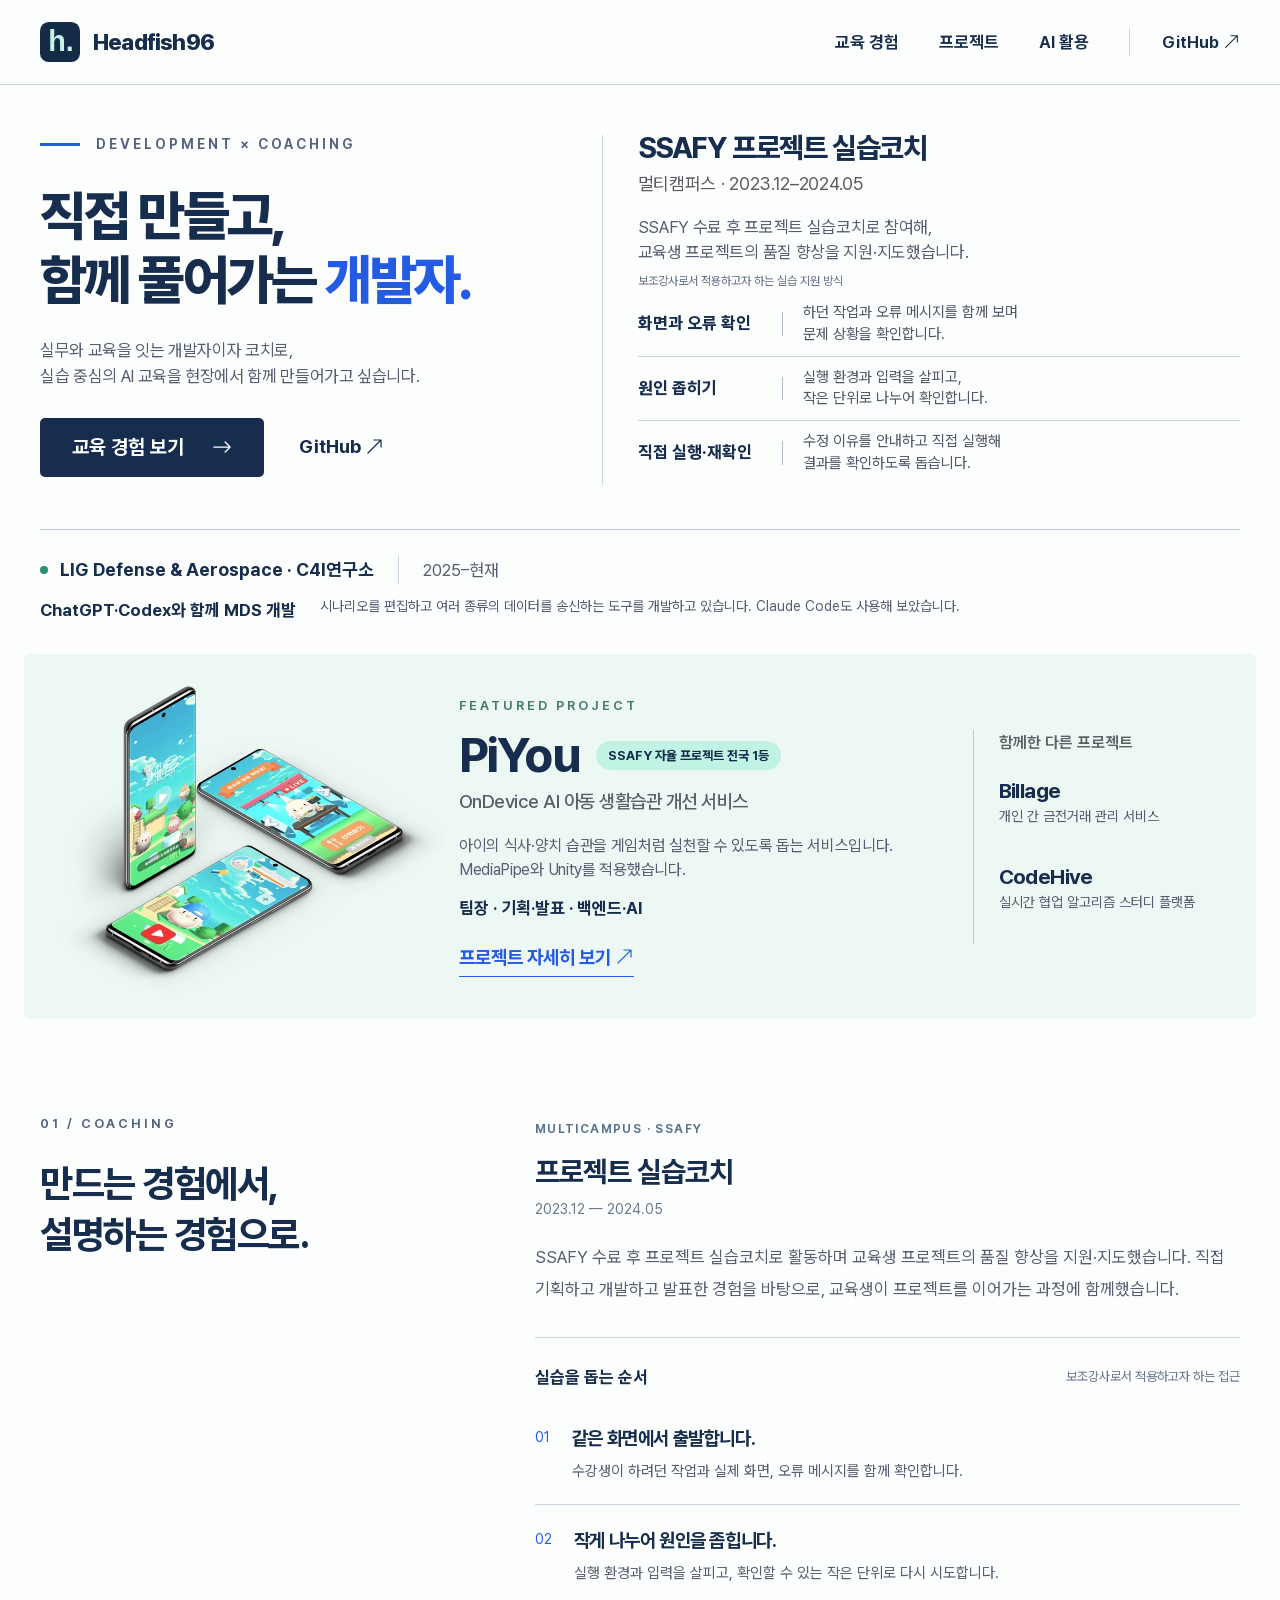
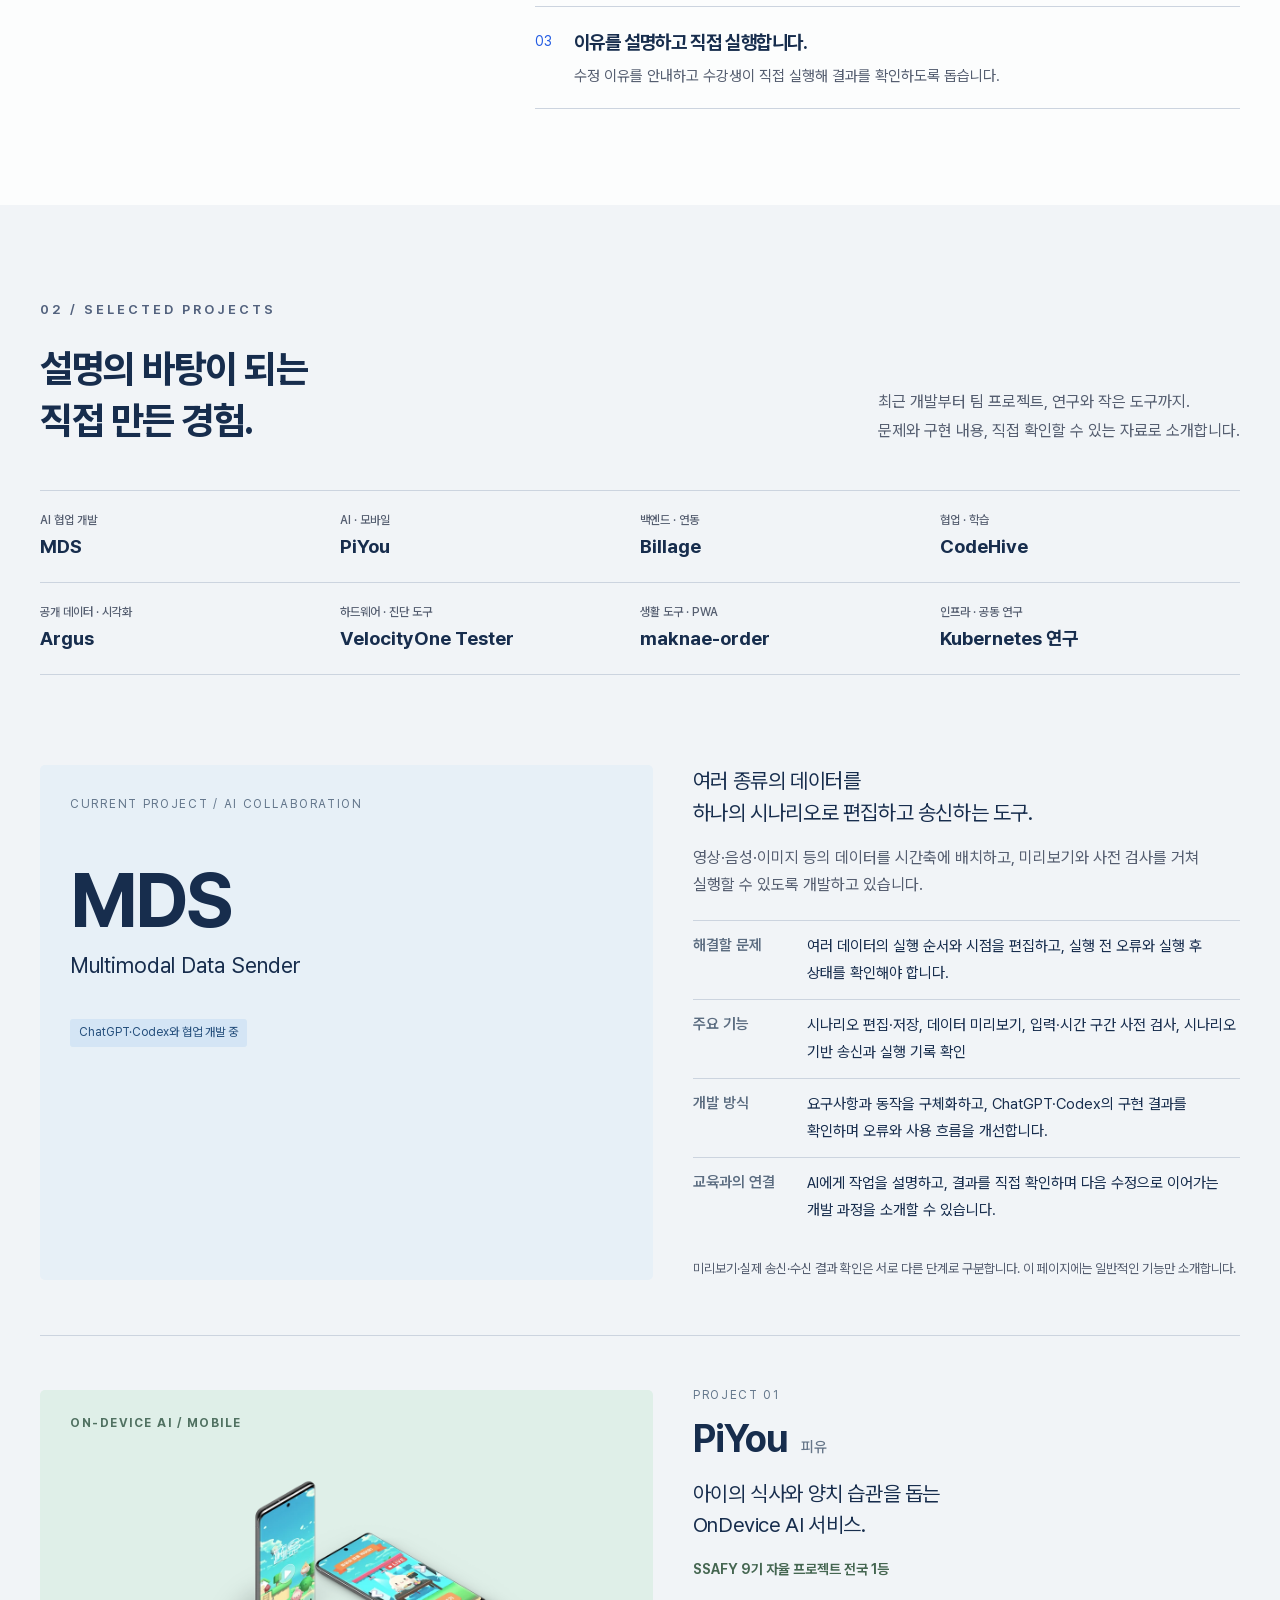
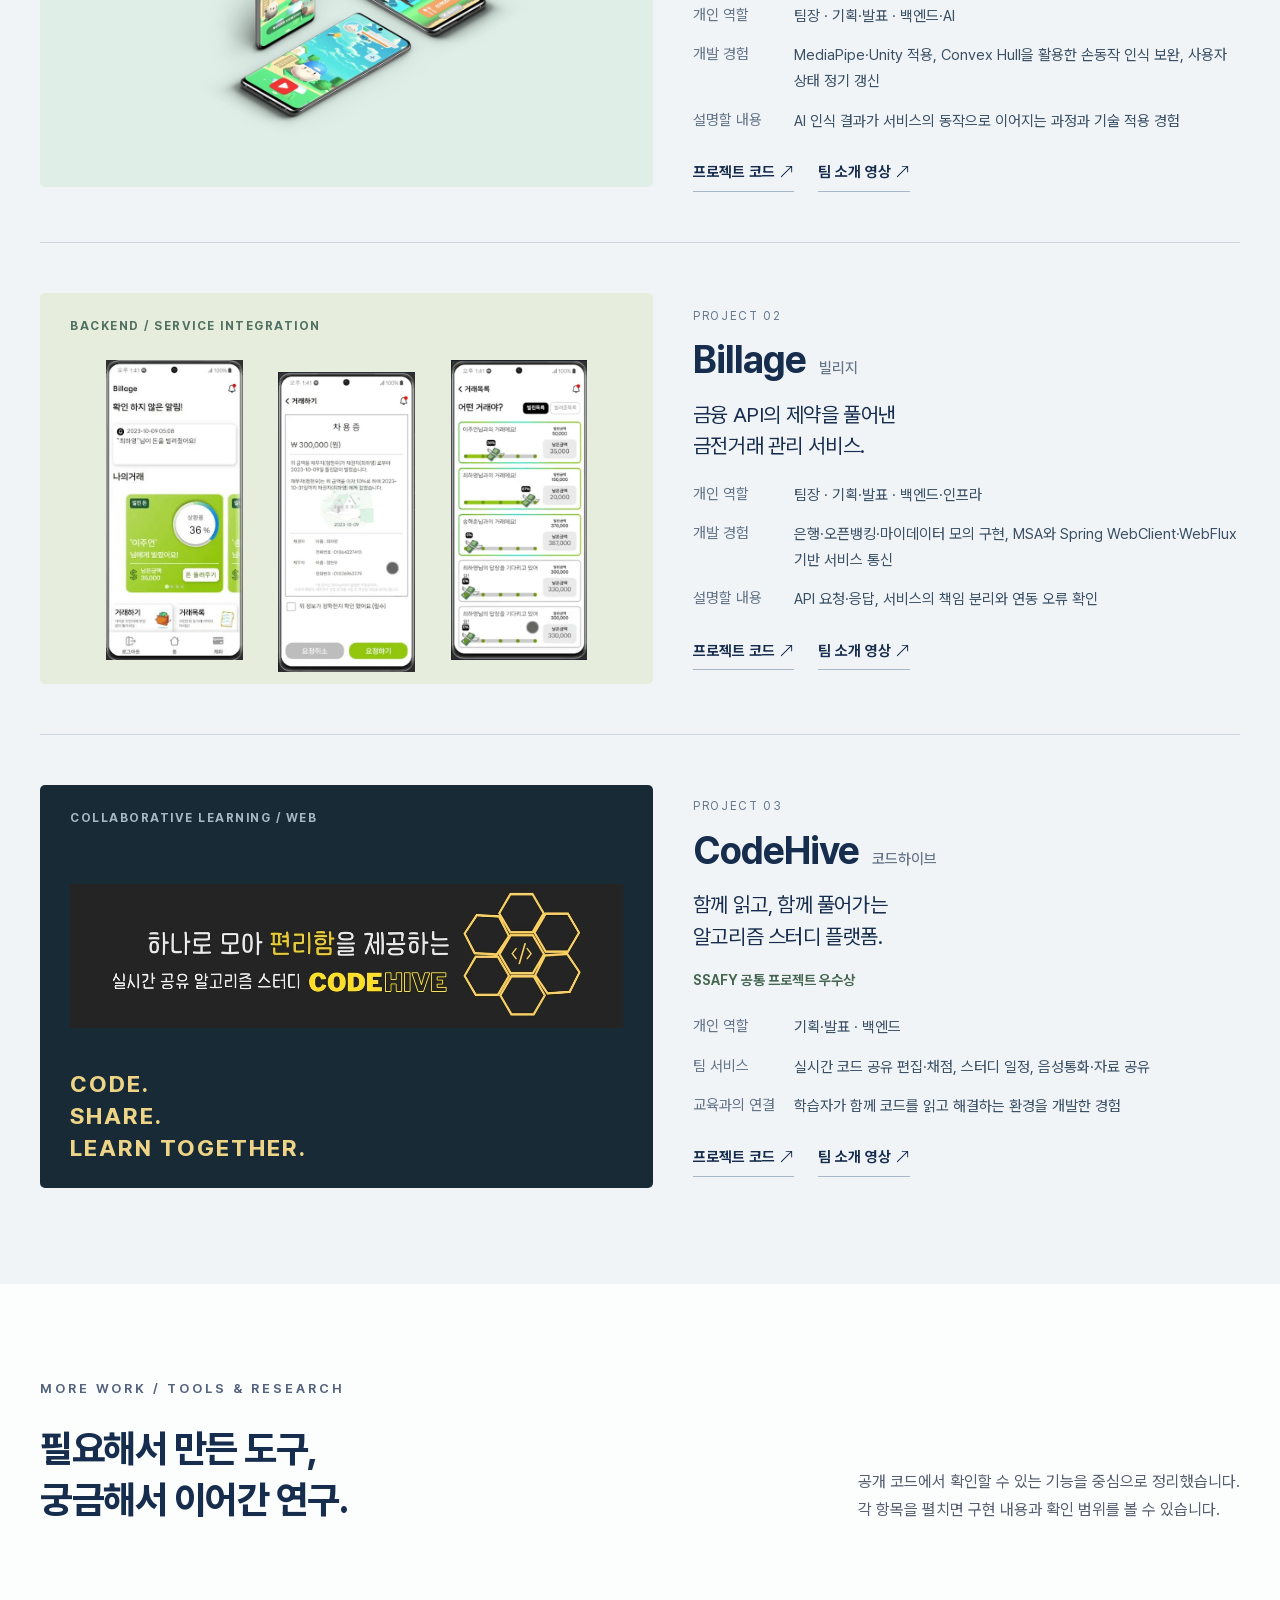
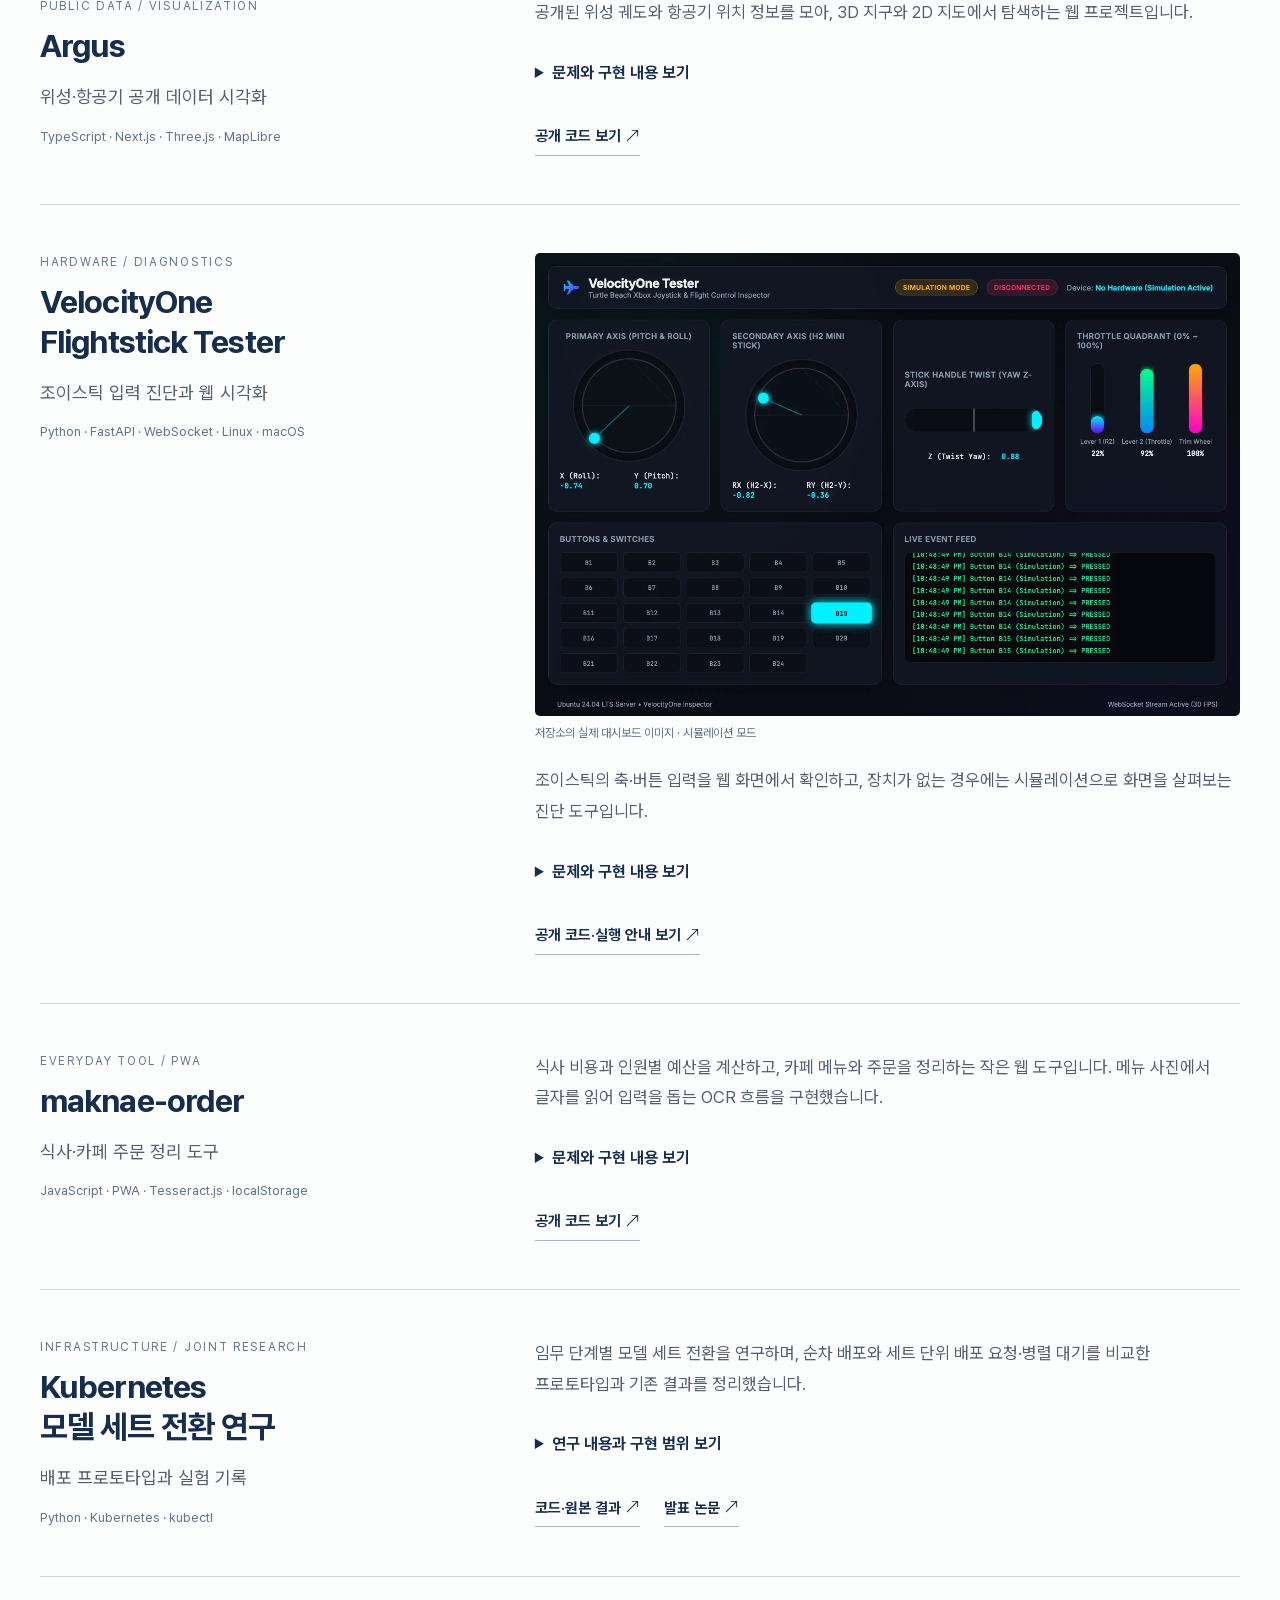
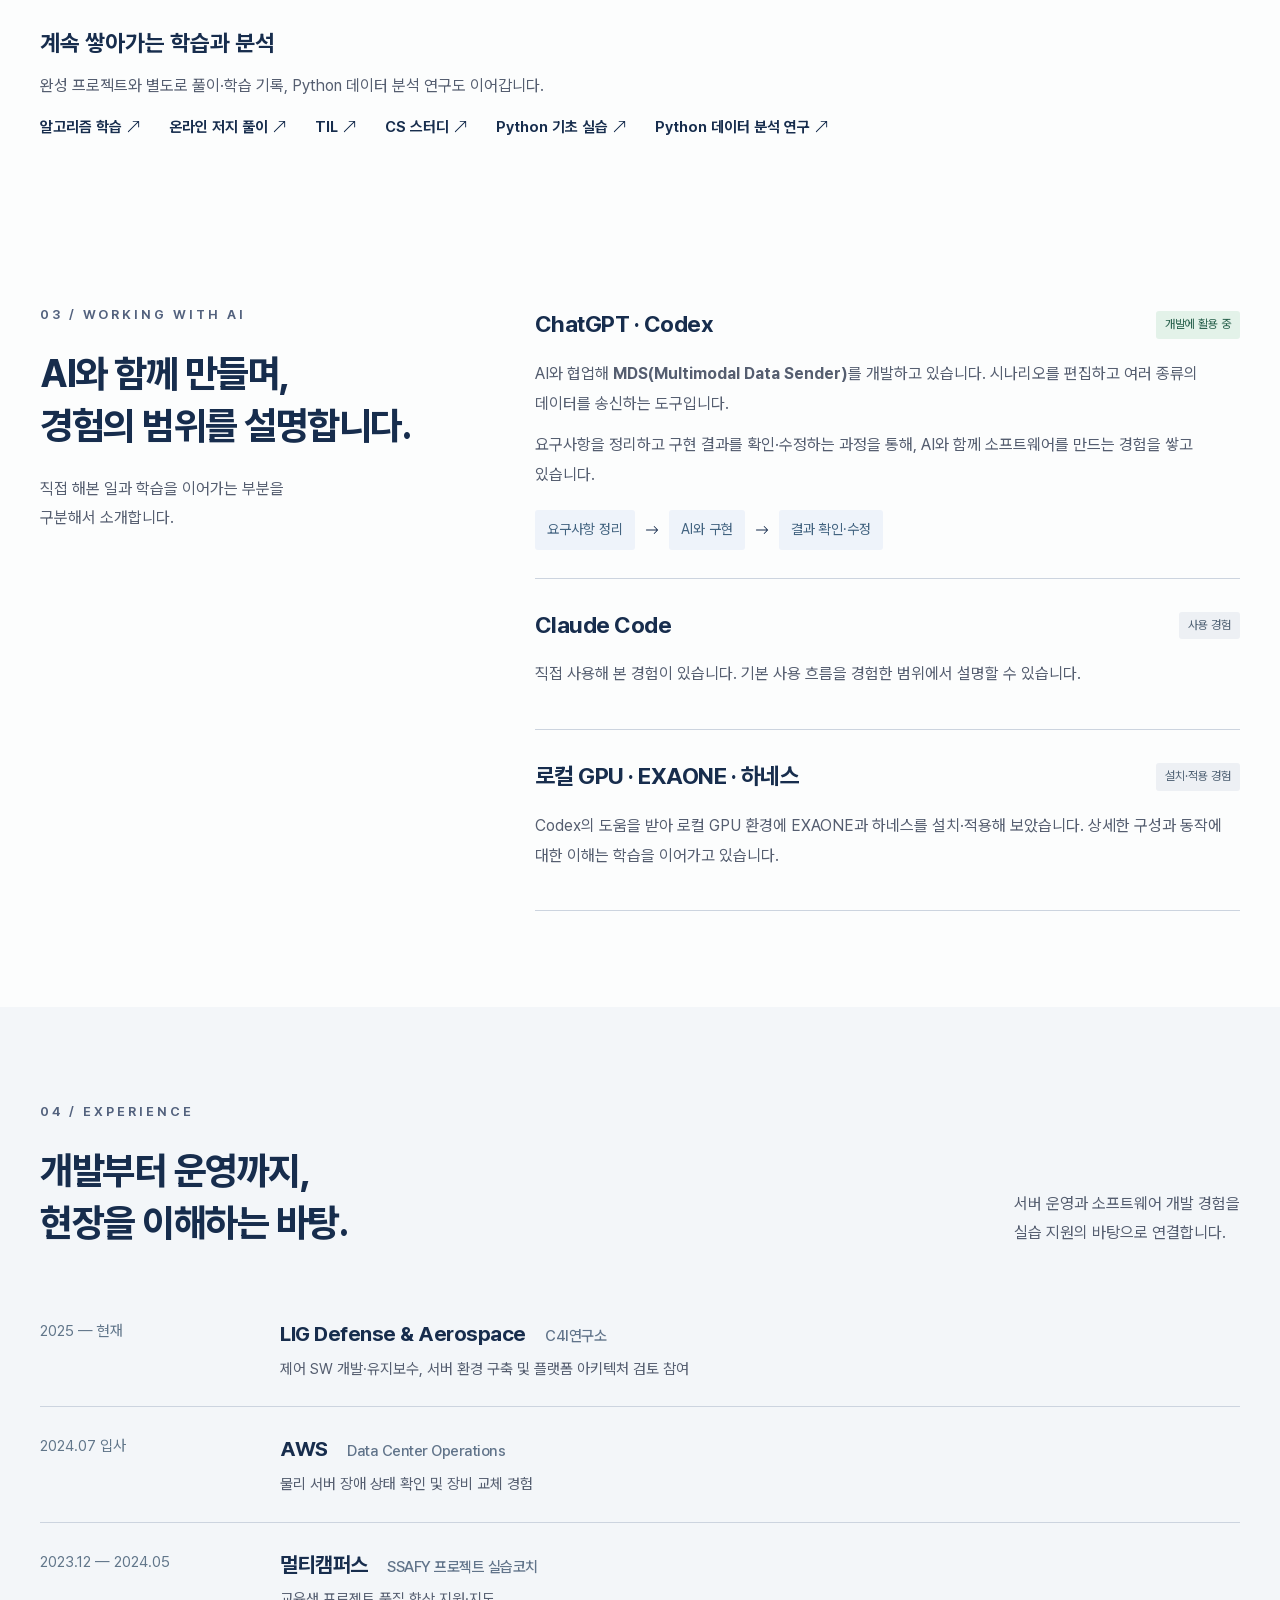
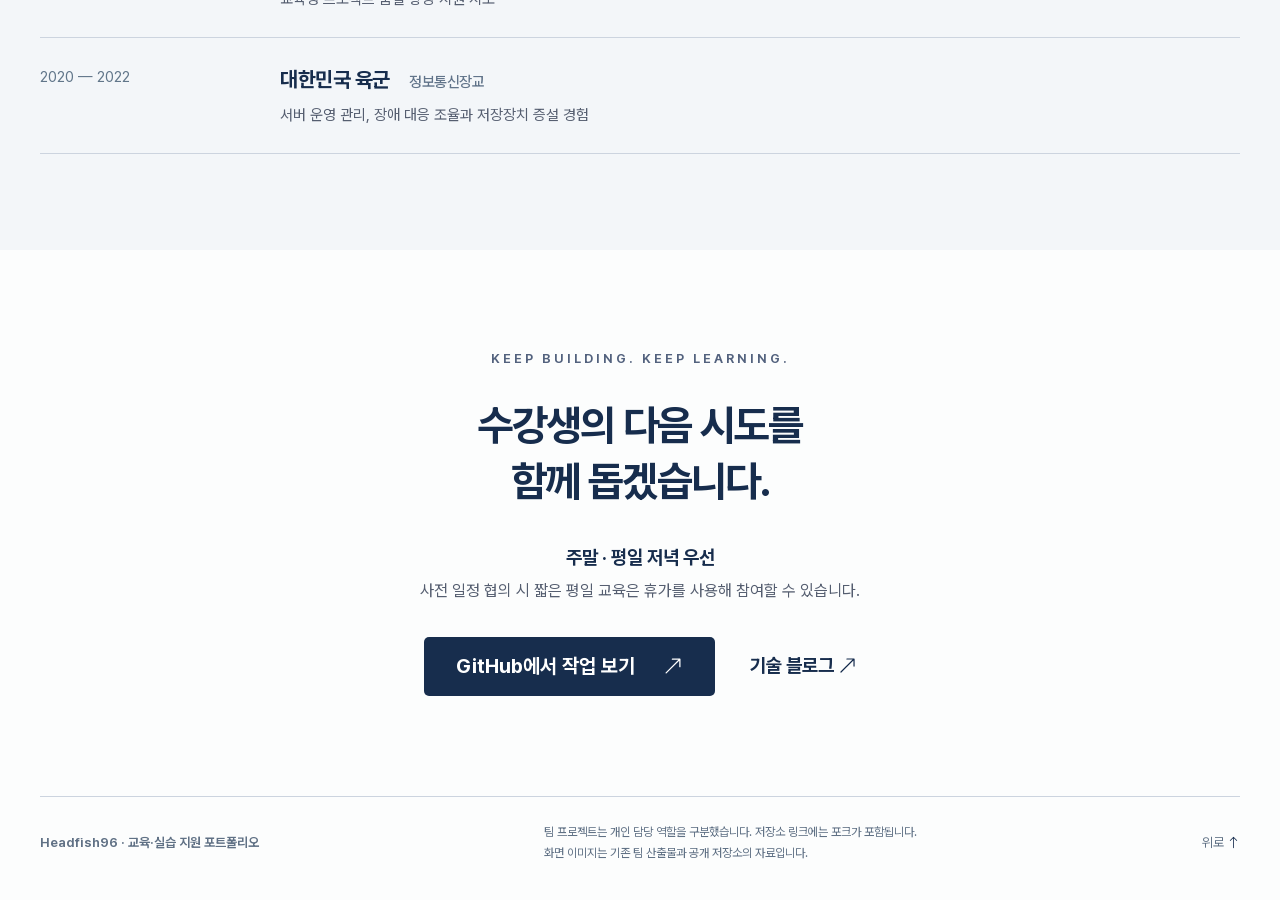
==== commit 794bf4e2: "Apply selected portfolio design and expand project case studies" ====
--- a/docs/index.html
+++ b/docs/index.html
@@ -9,39 +9,60 @@
   <meta property="og:description" content="직접 만들고, 함께 풀어가는 개발자. SSAFY 실습코치 · AI 협업 개발 · 백엔드와 인프라.">
   <title>Headfish96 · 교육·실습 지원 포트폴리오</title>
   <link rel="icon" href="assets/favicon.svg" type="image/svg+xml">
-  <link rel="stylesheet" href="styles.css">
+  <link rel="preload" href="assets/PretendardVariable.woff2" as="font" type="font/woff2" crossorigin>
+  <link rel="stylesheet" href="styles.css?v=20261116">
 </head>
 <body>
   <a class="skip-link" href="#main">본문으로 이동</a>
   <header class="header">
-    <a class="brand" href="#"><span class="brand-mark" aria-hidden="true">h.</span> Headfish96<span class="brand-note">ENGINEER & COACH</span></a>
-    <nav aria-label="주요 메뉴"><a href="#coaching">교육 경험</a><a href="#projects">프로젝트</a><a href="#ai">AI 활용</a><a class="nav-github" href="https://github.com/Headfish96">GitHub <span aria-hidden="true">↗</span></a></nav>
+    <a class="brand" href="#"><img class="brand-mark" src="assets/favicon.svg" width="40" height="40" alt=""> Headfish96<span class="brand-note">ENGINEER & COACH</span></a>
+    <nav aria-label="주요 메뉴"><a href="#coaching">교육 경험</a><a href="#work-index">프로젝트</a><a href="#ai">AI 활용</a><a class="nav-github" href="https://github.com/Headfish96">GitHub <img class="icon" src="assets/arrow-up-right.svg" alt=""></a></nav>
   </header>
   <main id="main">
     <section class="hero wrap" aria-labelledby="hero-heading">
       <div class="hero-copy">
-        <p class="eyebrow"><span class="line" aria-hidden="true"></span> DEVELOPMENT × COACHING</p>
-        <h1 id="hero-heading">직접 만들고,<br>함께 풀어가는<br><span>개발자.</span></h1>
-        <p class="hero-desc">서비스를 만든 경험과 프로젝트 실습코치 경험으로,<br class="desktop-break"> 배움이 다음 단계로 이어지도록 돕습니다.</p>
-        <div class="actions"><a class="button primary" href="#coaching">교육 경험 살펴보기 <span aria-hidden="true">↓</span></a><a class="text-link" href="https://github.com/Headfish96">GitHub 둘러보기 <span aria-hidden="true">↗</span></a></div>
-        <p class="current"><span class="status-dot" aria-hidden="true"></span> LIG Defense & Aerospace · C4I연구소 <span class="since">2025–현재</span></p>
+        <p class="eyebrow">DEVELOPMENT × COACHING</p>
+        <h1 id="hero-heading">직접 만들고,<br> 함께 풀어가는 <span>개발자.</span></h1>
+        <p class="hero-desc">실무와 교육을 잇는 개발자이자 코치로,<br> 실습 중심의 AI 교육을 현장에서 함께 만들어가고 싶습니다.</p>
+        <div class="actions"><a class="button primary" href="#coaching">교육 경험 보기 <img class="icon" src="assets/arrow-right.svg" alt=""></a><a class="text-link" href="https://github.com/Headfish96">GitHub <img class="icon" src="assets/arrow-up-right.svg" alt=""></a></div>
       </div>
-      <div class="hero-visual">
-        <div class="visual-top"><span>SELECTED EXPERIENCE</span><span class="folio-num">01 / 03</span></div>
-        <div class="hero-project"><img src="assets/piyou.webp" width="860" height="602" alt="PiYou의 식사·양치 습관 개선 모바일 앱 화면"><span class="award-tag">SSAFY 자율 프로젝트 전국 1등</span></div>
-        <div class="hero-caption"><div><span class="caption-label">PIYOU / 2023</span><strong>AI를 일상의 경험으로.</strong></div><a href="#piyou" aria-label="PiYou 프로젝트 자세히 보기">↗</a></div>
-        <div class="visual-footer"><span>MediaPipe · Unity · Spring</span><span>TEAM PROJECT</span></div>
+      <div class="hero-coaching" aria-labelledby="coach-heading">
+        <h2 id="coach-heading">SSAFY 프로젝트 실습코치</h2>
+        <p class="coach-period">멀티캠퍼스 · 2023.12–2024.05</p>
+        <p class="coach-intro">SSAFY 수료 후 프로젝트 실습코치로 참여해,<br> 교육생 프로젝트의 품질 향상을 지원·지도했습니다.</p>
+        <p class="method-label">보조강사로서 적용하고자 하는 실습 지원 방식</p>
+        <dl class="coach-methods">
+          <div><dt>화면과 오류 확인</dt><dd>하던 작업과 오류 메시지를 함께 보며<br class="wide-break"> 문제 상황을 확인합니다.</dd></div>
+          <div><dt>원인 좁히기</dt><dd>실행 환경과 입력을 살피고,<br class="wide-break"> 작은 단위로 나누어 확인합니다.</dd></div>
+          <div><dt>직접 실행·재확인</dt><dd>수정 이유를 안내하고 직접 실행해<br class="wide-break"> 결과를 확인하도록 돕습니다.</dd></div>
+        </dl>
       </div>
     </section>
 
-    <section class="credentials wrap" aria-label="주요 경험">
-      <div><span class="credential-label">TEACHING</span><strong>SSAFY 프로젝트 실습코치</strong><span>멀티캠퍼스 · 2023.12–2024.05</span></div>
-      <div><span class="credential-label">BUILDING</span><strong>백엔드 · 인프라 · AI 적용</strong><span>팀 프로젝트와 서버 운영 경험</span></div>
-      <div><span class="credential-label">AI COLLABORATION</span><strong>Codex와 함께 MDS 개발</strong><span>요구사항 정리부터 구현 결과 확인까지</span></div>
+    <section class="current-strip wrap" aria-label="현재 하는 일">
+      <div class="current-role"><strong>LIG Defense & Aerospace · C4I연구소</strong><span>2025–현재</span></div>
+      <a class="current-ai" href="#mds"><strong>ChatGPT·Codex와 함께 MDS 개발</strong><span>시나리오를 편집하고 여러 종류의 데이터를 송신하는 도구를 개발하고 있습니다. Claude Code도 사용해 보았습니다.</span></a>
+    </section>
+
+    <section id="projects" class="featured" aria-labelledby="featured-heading">
+      <div class="featured-art"><img class="featured-image" src="assets/piyou.webp" width="1000" height="700" alt="PiYou의 식사·양치 습관 개선 모바일 앱 화면"></div>
+      <div class="featured-copy">
+        <p class="eyebrow">FEATURED PROJECT</p>
+        <div class="featured-title"><h2 id="featured-heading">PiYou</h2><span class="award">SSAFY 자율 프로젝트 전국 1등</span></div>
+        <p class="featured-subtitle">OnDevice AI 아동 생활습관 개선 서비스</p>
+        <p class="featured-desc">아이의 식사·양치 습관을 게임처럼 실천할 수 있도록 돕는 서비스입니다. MediaPipe와 Unity를 적용했습니다.</p>
+        <p class="featured-role">팀장 · 기획·발표 · 백엔드·AI</p>
+        <a class="featured-link" href="#piyou">프로젝트 자세히 보기 <img class="icon" src="assets/arrow-up-right.svg" alt=""></a>
+      </div>
+      <aside class="related-projects" aria-label="함께한 다른 프로젝트">
+        <h3>함께한 다른 프로젝트</h3>
+        <a href="#billage"><strong>Billage</strong><span>개인 간 금전거래 관리 서비스</span></a>
+        <a href="#codehive"><strong>CodeHive</strong><span>실시간 협업 알고리즘 스터디 플랫폼</span></a>
+      </aside>
     </section>
 
     <section id="coaching" class="section wrap coaching">
-      <div class="section-heading"><p class="eyebrow">01 / COACHING</p><h2>만드는 경험에서,<br>설명하는 경험으로.</h2></div>
+      <div class="section-heading"><p class="eyebrow">01 / COACHING</p><h2>만드는 경험에서,<br> 설명하는 경험으로.</h2></div>
       <div class="coaching-body">
         <div class="experience-lead"><span class="small-label">MULTICAMPUS · SSAFY</span><h3>프로젝트 실습코치</h3><span class="period">2023.12 — 2024.05</span><p>SSAFY 수료 후 프로젝트 실습코치로 활동하며 교육생 프로젝트의 품질 향상을 지원·지도했습니다. 직접 기획하고 개발하고 발표한 경험을 바탕으로, 교육생이 프로젝트를 이어가는 과정에 함께했습니다.</p></div>
         <div class="approach-heading"><h3>실습을 돕는 순서</h3><span>보조강사로서 적용하고자 하는 접근</span></div>
@@ -49,32 +70,67 @@
       </div>
     </section>
 
-    <section id="projects" class="section projects">
-      <div class="wrap"><div class="section-heading horizontal"><div><p class="eyebrow">02 / SELECTED PROJECTS</p><h2>설명의 바탕이 되는<br>직접 만든 경험.</h2></div><p class="section-desc">팀의 결과와 개인의 역할을 구분해 소개합니다.<br>각 프로젝트의 코드와 소개 영상으로 이어집니다.</p></div>
+    <section class="section projects" aria-labelledby="project-details-heading">
+      <div class="wrap"><div class="section-heading horizontal"><div><p class="eyebrow">02 / SELECTED PROJECTS</p><h2 id="project-details-heading">설명의 바탕이 되는<br> 직접 만든 경험.</h2></div><p class="section-desc">최근 개발부터 팀 프로젝트, 연구와 작은 도구까지.<br> 문제와 구현 내용, 직접 확인할 수 있는 자료로 소개합니다.</p></div>
+      <nav id="work-index" class="work-index" aria-label="전체 프로젝트 바로가기">
+        <a href="#mds"><span>AI 협업 개발</span><strong>MDS</strong></a>
+        <a href="#piyou"><span>AI · 모바일</span><strong>PiYou</strong></a>
+        <a href="#billage"><span>백엔드 · 연동</span><strong>Billage</strong></a>
+        <a href="#codehive"><span>협업 · 학습</span><strong>CodeHive</strong></a>
+        <a href="#argus"><span>공개 데이터 · 시각화</span><strong>Argus</strong></a>
+        <a href="#flightstick"><span>하드웨어 · 진단 도구</span><strong>VelocityOne Tester</strong></a>
+        <a href="#maknae"><span>생활 도구 · PWA</span><strong>maknae-order</strong></a>
+        <a href="#model-transition"><span>인프라 · 공동 연구</span><strong>Kubernetes 연구</strong></a>
+      </nav>
+      <article class="mds-case" id="mds" aria-labelledby="mds-heading">
+        <div class="mds-heading"><p class="project-number">CURRENT PROJECT / AI COLLABORATION</p><h3 id="mds-heading">MDS</h3><p>Multimodal Data Sender</p><span class="tag">ChatGPT·Codex와 협업 개발 중</span></div>
+        <div class="mds-content"><p class="project-summary">여러 종류의 데이터를<br> 하나의 시나리오로 편집하고 송신하는 도구.</p><p>영상·음성·이미지 등의 데이터를 시간축에 배치하고, 미리보기와 사전 검사를 거쳐 실행할 수 있도록 개발하고 있습니다.</p><dl class="case-facts"><div><dt>해결할 문제</dt><dd>여러 데이터의 실행 순서와 시점을 편집하고, 실행 전 오류와 실행 후 상태를 확인해야 합니다.</dd></div><div><dt>주요 기능</dt><dd>시나리오 편집·저장, 데이터 미리보기, 입력·시간 구간 사전 검사, 시나리오 기반 송신과 실행 기록 확인</dd></div><div><dt>개발 방식</dt><dd>요구사항과 동작을 구체화하고, ChatGPT·Codex의 구현 결과를 확인하며 오류와 사용 흐름을 개선합니다.</dd></div><div><dt>교육과의 연결</dt><dd>AI에게 작업을 설명하고, 결과를 직접 확인하며 다음 수정으로 이어가는 개발 과정을 소개할 수 있습니다.</dd></div></dl><p class="scope-note">미리보기·실제 송신·수신 결과 확인은 서로 다른 단계로 구분합니다. 이 페이지에는 일반적인 기능만 소개합니다.</p></div>
+      </article>
       <article class="project-row" id="piyou">
         <div class="project-media mint"><span class="media-label">ON-DEVICE AI / MOBILE</span><img src="assets/piyou.webp" width="860" height="602" alt="PiYou 모바일 앱의 실제 화면" loading="lazy"></div>
-        <div class="project-content"><p class="project-number">PROJECT 01</p><h3>PiYou<span>피유</span></h3><p class="project-summary">아이의 식사와 양치 습관을 돕는<br>OnDevice AI 서비스.</p><p class="recognition"><span aria-hidden="true">✦</span> SSAFY 9기 자율 프로젝트 전국 1등</p><dl class="project-facts"><div><dt>개인 역할</dt><dd>팀장 · 기획·발표 · 백엔드·AI</dd></div><div><dt>개발 경험</dt><dd>MediaPipe·Unity 적용, Convex Hull을 활용한 손동작 인식 보완, 사용자 상태 정기 갱신</dd></div><div><dt>설명할 내용</dt><dd>AI 인식 결과가 서비스의 동작으로 이어지는 과정과 기술 적용 경험</dd></div></dl><div class="project-links"><a href="https://github.com/Headfish96/PiYou">프로젝트 코드 ↗</a><a href="https://youtu.be/uulgX3FKP8o">팀 소개 영상 ↗</a></div></div>
+        <div class="project-content"><p class="project-number">PROJECT 01</p><h3>PiYou<span>피유</span></h3><p class="project-summary">아이의 식사와 양치 습관을 돕는<br> OnDevice AI 서비스.</p><p class="recognition">SSAFY 9기 자율 프로젝트 전국 1등</p><dl class="project-facts"><div><dt>개인 역할</dt><dd>팀장 · 기획·발표 · 백엔드·AI</dd></div><div><dt>개발 경험</dt><dd>MediaPipe·Unity 적용, Convex Hull을 활용한 손동작 인식 보완, 사용자 상태 정기 갱신</dd></div><div><dt>설명할 내용</dt><dd>AI 인식 결과가 서비스의 동작으로 이어지는 과정과 기술 적용 경험</dd></div></dl><div class="project-links"><a href="https://github.com/Headfish96/PiYou">프로젝트 코드 <img class="icon" src="assets/arrow-up-right.svg" alt=""></a><a href="https://youtu.be/uulgX3FKP8o">팀 소개 영상 <img class="icon" src="assets/arrow-up-right.svg" alt=""></a></div></div>
       </article>
       <article class="project-row" id="billage">
         <div class="project-media green"><span class="media-label">BACKEND / SERVICE INTEGRATION</span><div class="phones"><img src="assets/billage-home.webp" width="320" height="700" alt="Billage 거래 현황 화면" loading="lazy"><img src="assets/billage-contract.webp" width="322" height="705" alt="Billage 차용증 화면" loading="lazy"><img src="assets/billage-history.webp" width="321" height="707" alt="Billage 거래 목록 화면" loading="lazy"></div></div>
-        <div class="project-content"><p class="project-number">PROJECT 02</p><h3>Billage<span>빌리지</span></h3><p class="project-summary">금융 API의 제약을 풀어낸<br>금전거래 관리 서비스.</p><dl class="project-facts"><div><dt>개인 역할</dt><dd>팀장 · 기획·발표 · 백엔드·인프라</dd></div><div><dt>개발 경험</dt><dd>은행·오픈뱅킹·마이데이터 모의 구현, MSA와 Spring WebClient·WebFlux 기반 서비스 통신</dd></div><div><dt>설명할 내용</dt><dd>API 요청·응답, 서비스의 책임 분리와 연동 오류 확인</dd></div></dl><div class="project-links"><a href="https://github.com/Headfish96/Billage">프로젝트 코드 ↗</a><a href="https://youtu.be/DxseVqu3nDE">팀 소개 영상 ↗</a></div></div>
+        <div class="project-content"><p class="project-number">PROJECT 02</p><h3>Billage<span>빌리지</span></h3><p class="project-summary">금융 API의 제약을 풀어낸<br> 금전거래 관리 서비스.</p><dl class="project-facts"><div><dt>개인 역할</dt><dd>팀장 · 기획·발표 · 백엔드·인프라</dd></div><div><dt>개발 경험</dt><dd>은행·오픈뱅킹·마이데이터 모의 구현, MSA와 Spring WebClient·WebFlux 기반 서비스 통신</dd></div><div><dt>설명할 내용</dt><dd>API 요청·응답, 서비스의 책임 분리와 연동 오류 확인</dd></div></dl><div class="project-links"><a href="https://github.com/Headfish96/Billage">프로젝트 코드 <img class="icon" src="assets/arrow-up-right.svg" alt=""></a><a href="https://youtu.be/DxseVqu3nDE">팀 소개 영상 <img class="icon" src="assets/arrow-up-right.svg" alt=""></a></div></div>
       </article>
       <article class="project-row" id="codehive">
         <div class="project-media navy"><span class="media-label">COLLABORATIVE LEARNING / WEB</span><img class="hive-image" src="assets/codehive.webp" width="1000" height="260" alt="CodeHive 알고리즘 스터디 플랫폼 프로젝트 배너" loading="lazy"><div class="hive-caption"><span>CODE.</span><span>SHARE.</span><span>LEARN TOGETHER.</span></div></div>
-        <div class="project-content"><p class="project-number">PROJECT 03</p><h3>CodeHive<span>코드하이브</span></h3><p class="project-summary">함께 읽고, 함께 풀어가는<br>알고리즘 스터디 플랫폼.</p><p class="recognition"><span aria-hidden="true">✦</span> SSAFY 공통 프로젝트 우수상</p><dl class="project-facts"><div><dt>개인 역할</dt><dd>기획·발표 · 백엔드</dd></div><div><dt>팀 서비스</dt><dd>실시간 코드 공유 편집·채점, 스터디 일정, 음성통화·자료 공유</dd></div><div><dt>교육과의 연결</dt><dd>학습자가 함께 코드를 읽고 해결하는 환경을 개발한 경험</dd></div></dl><div class="project-links"><a href="https://github.com/Headfish96/CodeHive">프로젝트 코드 ↗</a><a href="https://youtu.be/EHhbgAoXq_k">팀 소개 영상 ↗</a></div></div>
+        <div class="project-content"><p class="project-number">PROJECT 03</p><h3>CodeHive<span>코드하이브</span></h3><p class="project-summary">함께 읽고, 함께 풀어가는<br> 알고리즘 스터디 플랫폼.</p><p class="recognition">SSAFY 공통 프로젝트 우수상</p><dl class="project-facts"><div><dt>개인 역할</dt><dd>기획·발표 · 백엔드</dd></div><div><dt>팀 서비스</dt><dd>실시간 코드 공유 편집·채점, 스터디 일정, 음성통화·자료 공유</dd></div><div><dt>교육과의 연결</dt><dd>학습자가 함께 코드를 읽고 해결하는 환경을 개발한 경험</dd></div></dl><div class="project-links"><a href="https://github.com/Headfish96/CodeHive">프로젝트 코드 <img class="icon" src="assets/arrow-up-right.svg" alt=""></a><a href="https://youtu.be/EHhbgAoXq_k">팀 소개 영상 <img class="icon" src="assets/arrow-up-right.svg" alt=""></a></div></div>
       </article></div>
     </section>
 
-    <section id="ai" class="section wrap ai-section"><div class="section-heading"><p class="eyebrow">03 / WORKING WITH AI</p><h2>AI와 함께 만들며,<br>경험의 범위를 설명합니다.</h2><p class="section-desc">직접 해본 일과 학습을 이어가는 부분을<br>구분해서 소개합니다.</p></div><div class="ai-body">
-      <article class="ai-item"><div class="ai-title"><h3>ChatGPT · Codex</h3><span class="tag">개발에 활용 중</span></div><p>AI와 협업해 <strong>MDS(Multimodal Data Sender)</strong>를 개발하고 있습니다. 시나리오를 편집하고 여러 종류의 데이터를 송신하는 도구입니다.</p><p>요구사항을 정리하고 구현 결과를 확인·수정하는 과정을 통해, AI와 함께 소프트웨어를 만드는 경험을 쌓고 있습니다.</p><div class="mini-flow" aria-label="개발 과정"><span>요구사항 정리</span><b aria-hidden="true">→</b><span>AI와 구현</span><b aria-hidden="true">→</b><span>결과 확인·수정</span></div></article>
+    <section class="section wrap more-work" aria-labelledby="more-work-heading">
+      <div class="section-heading horizontal"><div><p class="eyebrow">MORE WORK / TOOLS & RESEARCH</p><h2 id="more-work-heading">필요해서 만든 도구,<br> 궁금해서 이어간 연구.</h2></div><p class="section-desc">공개 코드에서 확인할 수 있는 기능을 중심으로 정리했습니다.<br> 각 항목을 펼치면 구현 내용과 확인 범위를 볼 수 있습니다.</p></div>
+      <article class="archive-project" id="argus">
+        <div class="archive-heading"><p class="project-number">PUBLIC DATA / VISUALIZATION</p><h3>Argus</h3><p>위성·항공기 공개 데이터 시각화</p><div class="tech-list">TypeScript · Next.js · Three.js · MapLibre</div></div>
+        <div class="archive-body"><p>공개된 위성 궤도와 항공기 위치 정보를 모아, 3D 지구와 2D 지도에서 탐색하는 웹 프로젝트입니다.</p><details><summary>문제와 구현 내용 보기</summary><dl class="case-facts"><div><dt>해결할 문제</dt><dd>서로 다른 데이터 출처의 위치 정보를 한 화면에서 이해하고 탐색할 수 있도록 표현합니다.</dd></div><div><dt>구현 내용</dt><dd>위성·항공기 모드 전환, 궤도 데이터 조회와 캐싱, 위성 위치 계산, 항공기 지도 표시와 선택 정보 패널</dd></div><div><dt>개발에서 다룬 점</dt><dd>모드에 따라 3D·2D 렌더러를 각각 마운트하고, 여러 위성의 궤도 데이터 요청을 배치 처리하는 구조를 적용했습니다.</dd></div><div><dt>확인 범위</dt><dd>공개 소스의 UI·데이터 처리 구현을 소개합니다. 실시간 데이터 이용은 외부 API의 제공 상태에 영향을 받습니다.</dd></div></dl></details><a class="source-link" href="https://github.com/Headfish96/argus">공개 코드 보기 <img class="icon" src="assets/arrow-up-right.svg" alt=""></a></div>
+      </article>
+      <article class="archive-project" id="flightstick">
+        <div class="archive-heading"><p class="project-number">HARDWARE / DIAGNOSTICS</p><h3>VelocityOne<br> Flightstick Tester</h3><p>조이스틱 입력 진단과 웹 시각화</p><div class="tech-list">Python · FastAPI · WebSocket · Linux · macOS</div></div>
+        <div class="archive-body"><figure class="tool-figure"><img src="assets/flightstick.webp" width="1280" height="840" alt="VelocityOne Tester에서 조이스틱 축과 버튼을 보여주는 시뮬레이션 모드 화면" loading="lazy"><figcaption>저장소의 실제 대시보드 이미지 · 시뮬레이션 모드</figcaption></figure><p>조이스틱의 축·버튼 입력을 웹 화면에서 확인하고, 장치가 없는 경우에는 시뮬레이션으로 화면을 살펴보는 진단 도구입니다.</p><details><summary>문제와 구현 내용 보기</summary><dl class="case-facts"><div><dt>해결할 문제</dt><dd>입력 장치가 보내는 값과 연결 상태를 눈으로 확인하고, 운영체제별 입력 처리 차이에 대응합니다.</dd></div><div><dt>구현 내용</dt><dd>Linux 입력 이벤트 읽기와 축 범위 정규화, macOS 장치 입력 처리, WebSocket 상태 전달, 장치 연결 감지와 시뮬레이션 전환</dd></div><div><dt>설명할 내용</dt><dd>장치 입력이 웹 UI의 상태로 바뀌는 흐름과 실제 장치·시뮬레이션 상태를 구분하는 방법</dd></div><div><dt>확인 범위</dt><dd>공개 코드와 저장소의 시뮬레이션 화면을 근거로 소개합니다. 장치별 지연이나 모든 환경의 호환성을 검증한 수치는 제시하지 않습니다.</dd></div></dl></details><a class="source-link" href="https://github.com/Headfish96/velocityone-flightstick-tester">공개 코드·실행 안내 보기 <img class="icon" src="assets/arrow-up-right.svg" alt=""></a></div>
+      </article>
+      <article class="archive-project" id="maknae">
+        <div class="archive-heading"><p class="project-number">EVERYDAY TOOL / PWA</p><h3>maknae-order</h3><p>식사·카페 주문 정리 도구</p><div class="tech-list">JavaScript · PWA · Tesseract.js · localStorage</div></div>
+        <div class="archive-body"><p>식사 비용과 인원별 예산을 계산하고, 카페 메뉴와 주문을 정리하는 작은 웹 도구입니다. 메뉴 사진에서 글자를 읽어 입력을 돕는 OCR 흐름을 구현했습니다.</p><details><summary>문제와 구현 내용 보기</summary><dl class="case-facts"><div><dt>해결할 문제</dt><dd>여러 사람의 주문과 가격을 모으면서 반복되는 입력·계산 작업을 줄이고자 했습니다.</dd></div><div><dt>구현 내용</dt><dd>식사·카페 탭, 메뉴와 주문 편집, 인원·예산 계산, 사진 크기 축소 후 OCR 실행, 브라우저 로컬 저장</dd></div><div><dt>개선한 흐름</dt><dd>사진 선택 후 자동 인식, 큰 이미지 축소, 인식 진행 상태·오류·시간 초과 안내를 추가했습니다.</dd></div><div><dt>확인 범위</dt><dd>기능 구현과 개선 이력을 소개합니다. OCR 정확도와 사용 시간 절감 효과는 별도 측정하지 않았습니다.</dd></div></dl></details><a class="source-link" href="https://github.com/Headfish96/maknae-order">공개 코드 보기 <img class="icon" src="assets/arrow-up-right.svg" alt=""></a></div>
+      </article>
+      <article class="archive-project" id="model-transition">
+        <div class="archive-heading"><p class="project-number">INFRASTRUCTURE / JOINT RESEARCH</p><h3>Kubernetes<br> 모델 세트 전환 연구</h3><p>배포 프로토타입과 실험 기록</p><div class="tech-list">Python · Kubernetes · kubectl</div></div>
+        <div class="archive-body"><p>임무 단계별 모델 세트 전환을 연구하며, 순차 배포와 세트 단위 배포 요청·병렬 대기를 비교한 프로토타입과 기존 결과를 정리했습니다.</p><details><summary>연구 내용과 구현 범위 보기</summary><dl class="case-facts"><div><dt>연구 주제</dt><dd>이종 모델 세트의 전환 조건과 준비 상태를 다루는 오케스트레이션 구조를 제안한 공동 연구입니다.</dd></div><div><dt>공개 구현</dt><dd>Python·kubectl 기반 Deployment 적용·준비 대기 실험, 원본 측정 결과, 결과 재집계 도구와 검증 테스트</dd></div><div><dt>구현 범위</dt><dd>공개 실험은 모의 Deployment를 사용합니다. 논문의 전체 커스텀 컨트롤러나 실제 AI 모델 서비스의 성능을 검증한 구현은 아닙니다.</dd></div><div><dt>연구에서 다룬 점</dt><dd>아키텍처 제안, 실제 프로토타입, 관측된 결과를 구분하고 실험 조건과 계측 한계를 기록했습니다.</dd></div></dl></details><div class="project-links"><a href="https://github.com/Headfish96/tsdo-simulation">코드·원본 결과 <img class="icon" src="assets/arrow-up-right.svg" alt=""></a><a href="https://d2j16w31g89z0j.cloudfront.net/site/2026s/abs/0721-ZUPVY.pdf">발표 논문 <img class="icon" src="assets/arrow-up-right.svg" alt=""></a></div></div>
+      </article>
+      <div class="learning-links"><h3>계속 쌓아가는 학습과 분석</h3><p>완성 프로젝트와 별도로 풀이·학습 기록, Python 데이터 분석 연구도 이어갑니다.</p><div><a href="https://github.com/Headfish96/Algorithm">알고리즘 학습 <img class="icon" src="assets/arrow-up-right.svg" alt=""></a><a href="https://github.com/Headfish96/Online-Judge">온라인 저지 풀이 <img class="icon" src="assets/arrow-up-right.svg" alt=""></a><a href="https://github.com/Headfish96/Today-I-Learn">TIL <img class="icon" src="assets/arrow-up-right.svg" alt=""></a><a href="https://github.com/Headfish96/CS-Study">CS 스터디 <img class="icon" src="assets/arrow-up-right.svg" alt=""></a><a href="https://github.com/Headfish96/PY4E_Boostcourse">Python 기초 실습 <img class="icon" src="assets/arrow-up-right.svg" alt=""></a><a href="https://github.com/Headfish96/Headfish96/blob/main/projects/quant-research.md">Python 데이터 분석 연구 <img class="icon" src="assets/arrow-up-right.svg" alt=""></a></div></div>
+    </section>
+
+    <section id="ai" class="section wrap ai-section"><div class="section-heading"><p class="eyebrow">03 / WORKING WITH AI</p><h2>AI와 함께 만들며,<br> 경험의 범위를 설명합니다.</h2><p class="section-desc">직접 해본 일과 학습을 이어가는 부분을<br> 구분해서 소개합니다.</p></div><div class="ai-body">
+      <article class="ai-item"><div class="ai-title"><h3>ChatGPT · Codex</h3><span class="tag">개발에 활용 중</span></div><p>AI와 협업해 <strong>MDS(Multimodal Data Sender)</strong>를 개발하고 있습니다. 시나리오를 편집하고 여러 종류의 데이터를 송신하는 도구입니다.</p><p>요구사항을 정리하고 구현 결과를 확인·수정하는 과정을 통해, AI와 함께 소프트웨어를 만드는 경험을 쌓고 있습니다.</p><div class="mini-flow" aria-label="개발 과정"><span>요구사항 정리</span><img class="icon" src="assets/arrow-right.svg" alt=""><span>AI와 구현</span><img class="icon" src="assets/arrow-right.svg" alt=""><span>결과 확인·수정</span></div></article>
       <article class="ai-item"><div class="ai-title"><h3>Claude Code</h3><span class="tag neutral">사용 경험</span></div><p>직접 사용해 본 경험이 있습니다. 기본 사용 흐름을 경험한 범위에서 설명할 수 있습니다.</p></article>
       <article class="ai-item"><div class="ai-title"><h3>로컬 GPU · EXAONE · 하네스</h3><span class="tag neutral">설치·적용 경험</span></div><p>Codex의 도움을 받아 로컬 GPU 환경에 EXAONE과 하네스를 설치·적용해 보았습니다. 상세한 구성과 동작에 대한 이해는 학습을 이어가고 있습니다.</p></article>
     </div></section>
 
-    <section id="experience" class="section experience-section"><div class="wrap"><div class="section-heading horizontal"><div><p class="eyebrow">04 / EXPERIENCE</p><h2>개발부터 운영까지,<br>현장을 이해하는 바탕.</h2></div><p class="section-desc">서버 운영과 소프트웨어 개발 경험을<br>실습 지원의 바탕으로 연결합니다.</p></div><ol class="timeline"><li><time>2025 — 현재</time><div><h3>LIG Defense & Aerospace <span>C4I연구소</span></h3><p>제어 SW 개발·유지보수, 서버 환경 구축 및 플랫폼 아키텍처 검토 참여</p></div></li><li><time>2024.07 입사</time><div><h3>AWS <span>Data Center Operations</span></h3><p>물리 서버 장애 상태 확인 및 장비 교체 경험</p></div></li><li><time>2023.12 — 2024.05</time><div><h3>멀티캠퍼스 <span>SSAFY 프로젝트 실습코치</span></h3><p>교육생 프로젝트 품질 향상 지원·지도</p></div></li><li><time>2020 — 2022</time><div><h3>대한민국 육군 <span>정보통신장교</span></h3><p>서버 운영 관리, 장애 대응 조율과 저장장치 증설 경험</p></div></li></ol></div></section>
+    <section id="experience" class="section experience-section"><div class="wrap"><div class="section-heading horizontal"><div><p class="eyebrow">04 / EXPERIENCE</p><h2>개발부터 운영까지,<br> 현장을 이해하는 바탕.</h2></div><p class="section-desc">서버 운영과 소프트웨어 개발 경험을<br> 실습 지원의 바탕으로 연결합니다.</p></div><ol class="timeline"><li><time>2025 — 현재</time><div><h3>LIG Defense & Aerospace <span>C4I연구소</span></h3><p>제어 SW 개발·유지보수, 서버 환경 구축 및 플랫폼 아키텍처 검토 참여</p></div></li><li><time>2024.07 입사</time><div><h3>AWS <span>Data Center Operations</span></h3><p>물리 서버 장애 상태 확인 및 장비 교체 경험</p></div></li><li><time>2023.12 — 2024.05</time><div><h3>멀티캠퍼스 <span>SSAFY 프로젝트 실습코치</span></h3><p>교육생 프로젝트 품질 향상 지원·지도</p></div></li><li><time>2020 — 2022</time><div><h3>대한민국 육군 <span>정보통신장교</span></h3><p>서버 운영 관리, 장애 대응 조율과 저장장치 증설 경험</p></div></li></ol></div></section>
 
-    <section class="closing wrap"><p class="eyebrow">KEEP BUILDING. KEEP LEARNING.</p><h2>수강생의 다음 시도를<br>함께 돕겠습니다.</h2><p class="availability"><strong>주말 · 평일 저녁 우선</strong><br>사전 일정 협의 시 짧은 평일 교육은 휴가를 사용해 참여할 수 있습니다.</p><div class="actions"><a class="button primary" href="https://github.com/Headfish96">GitHub에서 작업 보기 ↗</a><a class="text-link" href="https://coder-angrybird.tistory.com/">기술 블로그 ↗</a></div></section>
+    <section class="closing wrap"><p class="eyebrow">KEEP BUILDING. KEEP LEARNING.</p><h2>수강생의 다음 시도를<br> 함께 돕겠습니다.</h2><p class="availability"><strong>주말 · 평일 저녁 우선</strong><br> 사전 일정 협의 시 짧은 평일 교육은 휴가를 사용해 참여할 수 있습니다.</p><div class="actions"><a class="button primary" href="https://github.com/Headfish96">GitHub에서 작업 보기 <img class="icon" src="assets/arrow-up-right.svg" alt=""></a><a class="text-link" href="https://coder-angrybird.tistory.com/">기술 블로그 <img class="icon" src="assets/arrow-up-right.svg" alt=""></a></div></section>
   </main>
-  <footer class="footer wrap"><span>Headfish96 · 교육·실습 지원 포트폴리오</span><p>프로젝트 화면은 기존 팀 산출물이며, 저장소 링크에는 포크가 포함됩니다.<br>각 프로젝트의 개인 담당 역할을 구분해 소개했습니다.</p><a href="#">위로 ↑</a></footer>
+  <footer class="footer wrap"><span>Headfish96 · 교육·실습 지원 포트폴리오</span><p>팀 프로젝트는 개인 담당 역할을 구분했습니다. 저장소 링크에는 포크가 포함됩니다.<br> 화면 이미지는 기존 팀 산출물과 공개 저장소의 자료입니다.</p><a href="#">위로 <img class="icon" src="assets/arrow-up.svg" alt=""></a></footer>
 </body>
 </html>
--- a/docs/styles.css
+++ b/docs/styles.css
@@ -1,7 +1,389 @@
-:root{--ink:#142b48;--muted:#5a6b7d;--blue:#265ed8;--line:#dce3eb;--paper:#fbfcfd;--mint:#c7f3e4;--wrap:1200px}*{box-sizing:border-box}html{scroll-behavior:smooth;scroll-padding-top:100px}body{margin:0;color:var(--ink);background:var(--paper);font-family:-apple-system,BlinkMacSystemFont,"Apple SD Gothic Neo","Malgun Gothic",sans-serif;word-break:keep-all;line-height:1.7;-webkit-font-smoothing:antialiased}a{color:inherit;text-decoration:none}button,a{-webkit-tap-highlight-color:transparent}a:focus-visible{outline:3px solid var(--blue);outline-offset:6px}img{max-width:100%;height:auto;display:block}.wrap{width:min(var(--wrap),calc(100% - 96px));margin-inline:auto}.header{width:min(1440px,100%);margin:auto;min-height:94px;padding:22px 48px;display:flex;align-items:center;justify-content:space-between;gap:24px;border-bottom:1px solid var(--line)}.brand{display:flex;align-items:center;gap:10px;font-size:18px;font-weight:750;letter-spacing:-.4px}.brand-mark{display:grid;place-items:center;background:var(--ink);color:white;width:35px;height:35px;font-size:25px;line-height:1;border-radius:9px;font-weight:700}.brand-note{font-size:9px;letter-spacing:1.4px;font-weight:600;margin-left:13px;color:var(--muted)}nav{display:flex;gap:28px;font-size:13px;font-weight:600}nav a:hover,.text-link:hover,.project-links a:hover{color:var(--blue)}.nav-github{border-left:1px solid var(--line);padding-left:25px}.hero{display:grid;grid-template-columns:1.04fr 1fr;gap:68px;padding-top:86px;padding-bottom:76px;align-items:center}.eyebrow{font-size:11px;letter-spacing:2.1px;font-weight:750;color:#426381;margin:0 0 28px;display:flex;align-items:center;gap:12px}.line{width:26px;height:2px;background:var(--blue)}h1,h2,h3,h4,p{margin-top:0}h1{font-size:clamp(42px,4.7vw,65px);line-height:1.18;letter-spacing:-3.4px;font-weight:760;margin:0 0 29px}h1 span{color:var(--blue)}.hero-desc{color:var(--muted);font-size:15px;line-height:1.85;margin:0 0 28px}.actions{display:flex;align-items:center;gap:25px}.button{display:inline-flex;justify-content:center;align-items:center;gap:25px;padding:13px 19px;font-size:13px;border-radius:5px;font-weight:650;transition:background .15s}.primary{background:var(--ink);color:white}.primary:hover{background:#265ed8}.text-link{font-size:12px;font-weight:650}.current{margin:35px 0 0;font-size:11px;color:var(--muted);display:flex;align-items:center;gap:7px;flex-wrap:wrap}.since{color:#73859a;margin-left:5px}.status-dot{width:6px;height:6px;display:inline-block;border-radius:50%;background:#268467}.hero-visual{background:#ecf5f1;border-radius:6px;padding:26px 27px 18px;position:relative;overflow:hidden}.visual-top,.visual-footer{display:flex;justify-content:space-between;font-size:9px;letter-spacing:1.7px;font-weight:650;color:#4c6f64}.folio-num{color:#78988b}.hero-project{position:relative;padding:20px 3px 26px}.hero-project img{width:100%;aspect-ratio:1.43;object-fit:contain}.award-tag{position:absolute;bottom:20px;right:0;background:var(--ink);color:white;border-radius:3px;font-size:10px;letter-spacing:.15px;padding:7px 11px}.hero-caption{border-top:1px solid #cbded5;padding-top:20px;display:flex;justify-content:space-between;align-items:center}.caption-label{display:block;font-size:9px;letter-spacing:2px;font-weight:700;color:#547666;margin-bottom:7px}.hero-caption strong{font-size:20px;letter-spacing:-.8px}.hero-caption a{border:1px solid #b5ccbf;border-radius:50%;width:36px;height:36px;display:grid;place-items:center}.hero-caption a:hover{background:var(--mint)}.visual-footer{font-size:8px;letter-spacing:.8px;margin-top:23px}.credentials{display:grid;grid-template-columns:1fr 1fr 1.1fr;padding:28px 0 30px;border-block:1px solid var(--line);gap:28px}.credentials>div+div{border-left:1px solid var(--line);padding-left:35px}.credential-label{display:block;color:#6a8096;font-size:9px;letter-spacing:1.5px;font-weight:700;margin-bottom:8px}.credentials strong{display:block;font-size:15px;font-weight:700;margin-bottom:5px;letter-spacing:-.4px}.credentials div>span:last-child{font-size:11px;color:var(--muted)}.section{padding-block:105px}.coaching,.ai-section{display:grid;grid-template-columns:.82fr 1.3fr;gap:100px}.section-heading h2{font-size:35px;letter-spacing:-1.7px;line-height:1.4;font-weight:730;margin-bottom:20px}.section-heading .eyebrow{margin-bottom:25px}.small-label{font-size:10px;letter-spacing:1.4px;color:#5c7c98;font-weight:650}.experience-lead{padding-top:6px}.experience-lead h3{font-size:27px;letter-spacing:-1px;margin:6px 0 0}.period{font-size:12px;color:#6d7f92}.experience-lead p{font-size:14px;color:var(--muted);margin:20px 0 37px;line-height:1.9}.approach-heading{display:flex;justify-content:space-between;align-items:center;border-top:1px solid var(--line);padding-top:25px;gap:20px}.approach-heading h3{font-size:14px;margin:0}.approach-heading>span{font-size:10px;color:#6d7f92}.approach{list-style:none;padding:0;margin:16px 0 0}.approach li{display:flex;gap:22px;padding:18px 0;border-bottom:1px solid var(--line)}.step{font-size:12px;letter-spacing:1px;color:var(--blue);padding-top:3px}.approach h4{font-size:16px;letter-spacing:-.4px;margin:0 0 5px}.approach p{font-size:12px;color:var(--muted);margin:0;line-height:1.85}.projects{background:#f0f3f7}.horizontal{display:flex;justify-content:space-between;gap:40px;align-items:flex-end}.section-desc{color:var(--muted);font-size:13px;line-height:1.9;margin-bottom:23px}.project-row{display:grid;grid-template-columns:1.12fr 1fr;gap:70px;padding-top:50px;padding-bottom:55px;border-bottom:1px solid #d3dce8;align-items:center}.project-row:last-child{border:0;padding-bottom:0}.project-media{min-height:360px;position:relative;border-radius:5px;overflow:hidden;padding:20px 30px}.mint{background:#dfefe8}.green{background:#e6eddc}.navy{background:#182a36;color:white}.media-label{display:block;font-size:9px;letter-spacing:1.5px;color:#5f7b6c;font-weight:700}.project-media>img{width:100%;height:310px;object-fit:contain;padding-top:15px}.project-number{font-size:10px;color:#6b8095;letter-spacing:1.7px;margin-bottom:9px}.project-content h3{font-size:32px;line-height:1.3;letter-spacing:-1px;margin-bottom:14px}.project-content h3>span{font-size:12px;letter-spacing:0;font-weight:500;color:#6c7b8c;margin-left:13px}.project-summary{font-size:17px;line-height:1.65;margin-bottom:17px;letter-spacing:-.4px}.recognition{font-size:11px;font-weight:650;color:#456651;display:flex;align-items:center;gap:8px;margin-bottom:22px}.recognition>span{font-size:16px;color:#698743}.project-facts{margin:20px 0 21px;font-size:12px}.project-facts>div{display:grid;grid-template-columns:74px 1fr;gap:15px;margin-bottom:12px}.project-facts dt{color:#687c90}.project-facts dd{margin:0;color:#3a5065;line-height:1.85}.project-links{display:flex;gap:22px;font-size:11px;font-weight:700}.project-links a{border-bottom:1px solid #a8b7c6;padding-bottom:4px}.phones{display:flex;gap:12px;justify-content:center;align-items:center;padding-top:24px}.phones img{width:29%;height:277px;object-fit:contain;filter:drop-shadow(0 10px 10px #34452b16)}.phones img:nth-child(2){transform:translateY(12px)}.navy .media-label{color:#a4b9c4}.project-media>.hive-image{height:auto;margin-top:55px;padding:0;aspect-ratio:3.85;object-fit:contain}.hive-caption{margin-top:40px;font-size:18px;font-weight:750;color:#eed487;letter-spacing:2px;line-height:1.4;display:flex;flex-direction:column}.ai-item{padding:0 0 28px;border-bottom:1px solid var(--line);margin-bottom:28px}.ai-item:last-child{margin-bottom:0}.ai-title{display:flex;gap:12px;align-items:center;justify-content:space-between;margin-bottom:15px}.ai-title h3{font-size:18px;letter-spacing:-.5px;margin:0}.tag{border-radius:3px;font-size:9px;padding:4px 9px;color:#2b634f;background:#e3f2e9;white-space:nowrap}.tag.neutral{background:#edf0f4;color:#617386}.ai-item p{font-size:13px;color:var(--muted);line-height:1.95;margin-bottom:12px}.mini-flow{display:flex;align-items:center;gap:10px;margin-top:21px;font-size:10px;color:#426380}.mini-flow span{background:#eef3fa;padding:8px 12px;border-radius:3px}.mini-flow b{font-weight:400;color:#8da1b8}.experience-section{background:#f3f6f9}.timeline{list-style:none;padding:20px 0 0;margin:0}.timeline li{display:grid;grid-template-columns:205px 1fr;gap:35px;padding:25px 0 25px 20px;position:relative;border-bottom:1px solid var(--line)}.timeline li:before{content:"";position:absolute;width:6px;height:6px;background:#99b9ac;border-radius:50%;top:35px;left:0}.timeline li:first-child:before{background:var(--blue)}.timeline time{font-size:12px;color:#61768a;letter-spacing:.2px;padding-top:2px}.timeline h3{font-size:17px;letter-spacing:-.5px;margin:0 0 5px}.timeline h3 span{font-size:12px;font-weight:500;margin-left:15px;color:#6b7f93}.timeline p{font-size:12px;color:var(--muted);margin:0}.closing{text-align:center;padding:100px 0}.closing .eyebrow{justify-content:center;font-size:10px}.closing h2{font-size:37px;line-height:1.4;letter-spacing:-1.7px;margin-bottom:30px}.closing .actions{justify-content:center}.footer{display:flex;justify-content:space-between;gap:30px;align-items:center;border-top:1px solid var(--line);padding:25px 0 35px;font-size:10px;color:#6c8093}.footer>span{font-weight:650}.footer p{font-size:9px;line-height:1.8;margin:0}.footer>a{white-space:nowrap}.skip-link{position:fixed;top:-100px;left:20px;background:var(--ink);color:white;padding:12px;z-index:5}.skip-link:focus{top:10px}
-@media(min-width:1450px){.hero{gap:90px}}@media(max-width:1100px){.brand-note{display:none}.hero{gap:36px}.wrap{width:calc(100% - 64px)}.header{padding-inline:32px}.coaching,.ai-section{gap:55px}.project-row{gap:40px}.section-heading h2{font-size:30px}.hero-caption strong{font-size:18px}.timeline li{grid-template-columns:165px 1fr}.credentials>div+div{padding-left:22px}.credentials strong{font-size:13px}.phones{gap:8px}.project-media{padding-inline:20px}.hero-visual{padding-inline:20px}}
-@media(max-width:760px){html{scroll-padding-top:24px}.wrap{width:calc(100% - 40px)}.header{padding:18px 20px;min-height:76px;gap:15px}.brand{font-size:15px;gap:8px}.brand-mark{width:28px;height:28px;font-size:21px;border-radius:7px}nav{gap:16px;font-size:10px}nav a:first-child{display:none}.nav-github{padding-left:0;border:0}.hero{grid-template-columns:1fr;gap:40px;padding-block:48px 38px}.eyebrow{font-size:9px;letter-spacing:1.7px;margin-bottom:24px}h1{font-size:49px;line-height:1.18;letter-spacing:-2.8px;margin-bottom:23px}.hero-desc{font-size:13px;line-height:1.9;margin-bottom:24px}.actions{gap:20px}.button{font-size:11px;padding:12px 16px;gap:15px}.text-link{font-size:11px}.current{font-size:9px;margin-top:26px;gap:5px}.hero-visual{padding:20px 20px 16px}.hero-project{padding-block:5px 22px}.hero-project img{max-height:300px}.award-tag{font-size:9px;bottom:14px}.hero-caption{padding-top:14px}.hero-caption strong{font-size:19px}.visual-footer{margin-top:18px}.credentials{grid-template-columns:1fr;gap:0;padding:0}.credentials>div{padding:18px 0}.credentials>div+div{padding:18px 0;border-left:0;border-top:1px solid var(--line)}.credential-label{font-size:8px;margin-bottom:4px}.credentials strong{font-size:15px;margin-bottom:3px}.credentials div>span:last-child{font-size:11px}.section{padding-block:58px}.coaching,.ai-section{grid-template-columns:1fr;gap:22px}.section-heading h2{font-size:29px;line-height:1.4;letter-spacing:-1.2px;margin-bottom:13px}.section-heading .eyebrow{margin-bottom:19px}.experience-lead h3{font-size:24px}.experience-lead p{font-size:13px;margin-bottom:29px}.approach-heading>span{font-size:8px}.approach li{gap:16px;padding-block:18px}.approach h4{font-size:14px}.approach p{font-size:11px}.horizontal{display:block}.section-desc{font-size:11px;margin-bottom:0}.project-row{grid-template-columns:1fr;gap:26px;padding-block:34px}.project-media{min-height:290px;padding:18px 22px}.project-media>img{height:270px}.project-content h3{font-size:29px}.project-summary{font-size:16px}.project-facts{font-size:11px}.project-facts>div{grid-template-columns:69px 1fr;gap:10px}.project-links{font-size:11px}.phones{gap:10px;padding-top:20px}.phones img{height:254px}.project-media>.hive-image{height:auto;margin-top:45px}.hive-caption{margin-top:30px;font-size:17px}.ai-title h3{font-size:16px}.ai-title{gap:8px}.tag{font-size:8px;padding:4px 6px}.ai-item p{font-size:12px}.mini-flow{gap:7px;font-size:9px}.mini-flow span{padding:8px}.timeline{padding-top:10px}.timeline li{grid-template-columns:1fr;gap:5px;padding:22px 0 23px 18px}.timeline li:before{top:30px}.timeline time{font-size:10px}.timeline h3{font-size:15px}.timeline h3 span{display:block;font-size:11px;margin:3px 0 0}.timeline p{font-size:11px;line-height:1.8;margin-top:7px}.closing{padding-block:62px}.closing h2{font-size:30px}.footer{flex-wrap:wrap;gap:15px;padding-bottom:25px}.footer p{order:3;width:100%;font-size:8px}.desktop-break{display:none}}
-@media(max-width:360px){h1{font-size:43px}nav{gap:12px}.current .since{margin-left:13px}.approach-heading{display:block}.approach-heading>span{display:block;margin-top:4px}.ai-title{flex-wrap:wrap}.hero-caption strong{font-size:16px}}
-@media(prefers-reduced-motion:reduce){html{scroll-behavior:auto}.button{transition:none}}@media print{body{background:white;font-size:10pt}.header,.actions,.footer>a,.hero-visual,.skip-link{display:none}.wrap{width:100%}.section,.hero,.closing{padding-block:24px}.hero,.coaching,.ai-section{display:block}h1{font-size:32pt}h2{font-size:22pt!important}.section-heading{margin-bottom:15px}.credentials{padding-block:12px}.projects,.experience-section{background:white}.project-row{gap:20px;grid-template-columns:1fr 1fr;break-inside:avoid;padding-block:22px}.project-media{min-height:0}.project-media>img{height:200px}.phones img{height:180px}.project-content h3{font-size:22pt}.project-facts{font-size:8pt}.timeline li{break-inside:avoid}.ai-item{break-inside:avoid}.closing{text-align:left}.closing .eyebrow{justify-content:flex-start}a[href^="https"]:after{content:" (" attr(href) ")";font-size:7pt;font-weight:400;overflow-wrap:anywhere}.project-media:after{content:none} .footer{font-size:8pt}}
+@font-face {
+  font-family: Pretendard;
+  src: url('assets/PretendardVariable.woff2') format('woff2');
+  font-weight: 45 920;
+  font-style: normal;
+  font-display: swap;
+}
+:root {
+  --ink: #172d4d;
+  --muted: #555e70;
+  --blue: #235ce3;
+  --line: #ccd4df;
+  --paper: #fcfdfd;
+  --mint: #c0f3e4;
+  --wrap: 1360px;
+}
+* { box-sizing: border-box; }
+html { scroll-behavior: auto; scroll-padding-top: 36px; }
+body { margin: 0; color: var(--ink); background: var(--paper); font-family: Pretendard, -apple-system, BlinkMacSystemFont, 'Apple SD Gothic Neo', sans-serif; word-break: keep-all; line-height: 1.65; -webkit-font-smoothing: antialiased; }
+a { color: inherit; text-decoration: none; }
+a:focus-visible { outline: 3px solid var(--blue); outline-offset: 5px; border-radius: 3px; }
+a:hover { color: var(--blue); }
+img { max-width: 100%; height: auto; display: block; }
+h1,h2,h3,h4,p { margin-top: 0; }
+.wrap { width: min(var(--wrap), calc(100% - 128px)); margin-inline: auto; }
+.icon { display: inline-block; vertical-align: -.12em; width: 1em; height: 1em; flex: 0 0 auto; filter: invert(15%) sepia(26%) saturate(1445%) hue-rotate(177deg) brightness(93%); }
+.header { min-height: 85px; padding: 22px max(64px, calc((100% - var(--wrap)) / 2)); display: flex; justify-content: space-between; align-items: center; gap: 32px; border-bottom: 1px solid var(--line); }
+.brand { display: flex; align-items: center; gap: 13px; font-size: 23px; line-height: 1; font-weight: 800; letter-spacing: -.8px; }
+.brand-mark { width: 40px; height: 40px; }
+.brand-note { color: #55647e; font-size: 12px; letter-spacing: 2px; font-weight: 600; margin-left: 15px; }
+nav { display: flex; align-items: center; gap: 40px; font-size: 17px; font-weight: 650; }
+.nav-github { border-left: 1px solid var(--line); padding-left: 32px; }
+.hero { display: grid; grid-template-columns: .904fr 1.096fr; padding-block: 50px 44px; gap: 54px; }
+.hero-copy { padding-right: 9px; }
+.eyebrow { color: #53627e; font-size: 14px; font-weight: 650; letter-spacing: 3px; margin-bottom: 29px; line-height: 1.4; }
+.hero-copy>.eyebrow { display: flex; align-items: center; gap: 16px; }
+.hero-copy>.eyebrow::before { content: ''; width: 40px; border-top: 3px solid var(--blue); }
+h1 { font-size: clamp(46px, 4.7vw, 70px); font-weight: 820; line-height: 1.18; letter-spacing: -3.6px; margin-bottom: 25px; }
+h1 span { color: var(--blue); white-space: nowrap; }
+.hero-desc { font-size: 20px; color: var(--muted); line-height: 1.55; letter-spacing: -.35px; margin-bottom: 28px; }
+.actions { display: flex; align-items: center; gap: 35px; }
+.button { display: inline-flex; align-items: center; justify-content: center; gap: 28px; padding: 13px 32px; min-height: 56px; border-radius: 5px; font-size: 20px; font-weight: 700; }
+.primary { background: var(--ink); color: white; transition: background .15s; }
+.primary:hover { background: var(--blue); color: white; }
+.primary .icon { filter: invert(1); }
+.text-link { font-size: 19px; font-weight: 700; }
+.hero-coaching { border-left: 1px solid var(--line); padding-left: 54px; }
+.hero-coaching h2 { font-size: clamp(28px, 2.5vw, 38px); font-weight: 750; line-height: 1.25; letter-spacing: -1.4px; margin: -5px 0 3px; }
+.coach-period { color: #5a5c61; font-size: 21px; margin-bottom: 16px; letter-spacing: -.3px; }
+.coach-intro { color: var(--muted); font-size: 19px; line-height: 1.5; margin-bottom: 6px; letter-spacing: -.3px; }
+.method-label { font-size: 12px; color: #64748a; margin-bottom: 0; }
+.coach-methods { margin: 0; }
+.coach-methods>div { display: grid; grid-template-columns: 172px 1fr; align-items: center; min-height: 64px; padding-block: 10px; gap: 32px; }
+.coach-methods>div+div { border-top: 1px solid var(--line); }
+.coach-methods dt { font-size: 20px; font-weight: 750; line-height: 1.4; border-right: 1px solid #b4bdc8; padding-right: 12px; }
+.coach-methods dd { margin: 0; font-size: 16px; color: #505665; line-height: 1.45; }
+.current-strip { display: grid; grid-template-columns: auto 1fr; gap: 32px; border-top: 1px solid #b8c4d3; padding-block: 25px 40px; align-items: start; }
+.current-role { display: flex; align-items: center; gap: 24px; margin: 0; font-size: 18px; white-space: nowrap; }
+.current-role strong { display: flex; align-items: center; gap: 12px; font-weight: 700; }
+.current-role strong::before { content: ''; width: 8px; height: 8px; background: #298e6c; border-radius: 50%; flex: 0 0 auto; }
+.current-role>span { border-left: 1px solid var(--line); padding-left: 24px; color: var(--muted); font-size: 17px; }
+.current-ai { display: grid; grid-template-columns: auto 1fr; gap: 24px; border-left: 1px solid var(--line); padding-left: 32px; }
+.current-ai strong { font-size: 17px; white-space: nowrap; font-weight: 700; }
+.current-ai>span { font-size: 14px; color: var(--muted); line-height: 1.5; }
+.featured { width: min(1404px, calc(100% - 84px)); margin: 0 auto; display: grid; grid-template-columns: 36.5% 39% 24.5%; align-items: center; background: #edf8f4; border-radius: 7px; min-height: 365px; padding: 0; }
+.featured-art { overflow: hidden; }
+.featured-image { width: 100%; height: 365px; object-fit: contain; transform: scale(1.3); }
+.featured-copy { padding: 0 32px 0 28px; }
+.featured-copy .eyebrow { font-size: 13px; color: #4b7c66; margin-bottom: 13px; letter-spacing: 3px; }
+.featured-title { display: flex; align-items: center; gap: 24px; flex-wrap: wrap; }
+.featured-title h2 { font-size: 58px; font-weight: 750; letter-spacing: -1.8px; line-height: 1.15; margin: 0; }
+.award { background: var(--mint); border-radius: 30px; padding: 4px 18px; font-size: 16px; font-weight: 700; white-space: nowrap; }
+.featured-subtitle { color: #575f6b; font-size: 22px; font-weight: 500; margin: 0 0 18px; line-height: 1.4; letter-spacing: -.5px; }
+.featured-desc { font-size: 18px; line-height: 1.5; color: var(--muted); margin-bottom: 12px; letter-spacing: -.3px; }
+.featured-role { font-size: 20px; font-weight: 700; margin-bottom: 20px; }
+.featured-link { font-size: 19px; color: var(--blue); font-weight: 700; display: inline-block; border-bottom: 1px solid var(--blue); padding-bottom: 3px; }
+.featured-link .icon { filter: invert(30%) sepia(99%) saturate(2800%) hue-rotate(216deg) brightness(92%); }
+.related-projects { border-left: 1px solid #bdcfc8; padding: 0 30px 0 45px; }
+.related-projects h3 { font-size: 16px; font-weight: 600; color: #5b6064; margin-bottom: 20px; }
+.related-projects a { display: block; min-height: 82px; }
+.related-projects a+a { margin-top: 4px; }
+.related-projects strong { display: block; font-size: 24px; line-height: 1.4; letter-spacing: -.6px; }
+.related-projects span { display: block; font-size: 16px; color: var(--muted); line-height: 1.45; }
+/* Supporting evidence and project cases continue beneath the selected first screen. */
+.section { padding-block: 96px; }
+.coaching,.ai-section { display: grid; grid-template-columns: .82fr 1.3fr; gap: 100px; }
+.section-heading h2 { font-size: 38px; line-height: 1.35; font-weight: 750; letter-spacing: -1.5px; margin-bottom: 24px; }
+.section-heading .eyebrow { font-size: 13px; margin-bottom: 24px; }
+.small-label { font-size: 12px; letter-spacing: 1.4px; color: #58718c; font-weight: 650; }
+.experience-lead h3 { font-size: 29px; letter-spacing: -1px; margin: 6px 0 0; }
+.period { font-size: 14px; color: #66788b; }
+.experience-lead p { font-size: 17px; color: var(--muted); margin: 20px 0 32px; line-height: 1.85; }
+.approach-heading { display: flex; justify-content: space-between; align-items: center; border-top: 1px solid var(--line); padding-top: 25px; gap: 20px; }
+.approach-heading h3 { font-size: 17px; margin: 0; }
+.approach-heading>span { font-size: 13px; color: #65768a; }
+.approach { list-style: none; padding: 0; margin: 12px 0 0; }
+.approach li { display: flex; gap: 22px; padding: 20px 0; border-bottom: 1px solid var(--line); }
+.step { font-size: 14px; color: var(--blue); padding-top: 3px; }
+.approach h4 { font-size: 19px; letter-spacing: -.4px; margin: 0 0 5px; }
+.approach p { font-size: 15px; color: var(--muted); margin: 0; }
+.projects { background: #f1f4f7; }
+.horizontal { display: flex; justify-content: space-between; gap: 40px; align-items: flex-end; }
+.section-desc { color: var(--muted); font-size: 16px; line-height: 1.8; margin-bottom: 24px; }
+.project-row { display: grid; grid-template-columns: 1.12fr 1fr; gap: 70px; padding-block: 50px; border-bottom: 1px solid var(--line); align-items: center; }
+.project-row:last-child { border: 0; padding-bottom: 0; }
+.project-media { min-height: 380px; border-radius: 5px; overflow: hidden; padding: 24px 30px; }
+.mint { background: #dfefe8; }
+.green { background: #e6eddc; }
+.navy { background: #182a36; color: white; }
+.media-label { display: block; font-size: 12px; letter-spacing: 1.5px; color: #507161; font-weight: 700; }
+.project-media>img { width: 100%; height: 330px; object-fit: contain; padding-top: 15px; }
+.project-number { font-size: 12px; color: #64778c; letter-spacing: 1.7px; margin-bottom: 9px; }
+.project-content h3 { font-size: 38px; line-height: 1.3; letter-spacing: -1px; margin-bottom: 14px; }
+.project-content h3>span { font-size: 15px; letter-spacing: 0; font-weight: 500; color: #667689; margin-left: 13px; }
+.project-summary { font-size: 21px; line-height: 1.5; margin-bottom: 17px; letter-spacing: -.4px; }
+.recognition { font-size: 14px; font-weight: 650; color: #456651; margin-bottom: 22px; }
+.project-facts { margin: 20px 0; font-size: 15px; }
+.project-facts>div { display: grid; grid-template-columns: 86px 1fr; gap: 15px; margin-bottom: 13px; }
+.project-facts dt { color: #64758a; }
+.project-facts dd { margin: 0; color: #3a5065; line-height: 1.75; }
+.project-links { display: flex; gap: 24px; font-size: 15px; font-weight: 650; }
+.project-links a { border-bottom: 1px solid #a8b7c6; padding-block: 6px; }
+.phones { display: flex; gap: 12px; justify-content: center; align-items: center; padding-top: 24px; }
+.phones img { width: 29%; height: 300px; object-fit: contain; }
+.phones img:nth-child(2) { transform: translateY(12px); }
+.navy .media-label { color: #a4b9c4; }
+.project-media>.hive-image { height: auto; margin-top: 55px; padding: 0; aspect-ratio: 3.85; object-fit: contain; }
+.hive-caption { margin-top: 40px; font-size: 23px; font-weight: 750; color: #eed487; letter-spacing: 2px; line-height: 1.4; display: flex; flex-direction: column; }
+.ai-item { padding-bottom: 28px; border-bottom: 1px solid var(--line); margin-bottom: 28px; }
+.ai-item:last-child { margin-bottom: 0; }
+.ai-title { display: flex; gap: 12px; align-items: center; justify-content: space-between; margin-bottom: 15px; }
+.ai-title h3 { font-size: 23px; letter-spacing: -.5px; margin: 0; }
+.tag { border-radius: 3px; font-size: 12px; padding: 4px 9px; color: #2b634f; background: #e3f2e9; white-space: nowrap; }
+.tag.neutral { background: #edf0f4; color: #526476; }
+.ai-item p { font-size: 16px; color: var(--muted); line-height: 1.85; margin-bottom: 12px; }
+.mini-flow { display: flex; align-items: center; gap: 10px; margin-top: 21px; font-size: 14px; color: #426380; }
+.mini-flow span { background: #eef3fa; padding: 8px 12px; border-radius: 3px; }
+.experience-section { background: #f3f6f9; }
+.timeline { list-style: none; padding: 20px 0 0; margin: 0; }
+.timeline li { display: grid; grid-template-columns: 205px 1fr; gap: 35px; padding: 25px 0; border-bottom: 1px solid var(--line); }
+.timeline time { font-size: 15px; color: #61768a; padding-top: 2px; }
+.timeline h3 { font-size: 21px; letter-spacing: -.5px; margin: 0 0 5px; }
+.timeline h3 span { font-size: 15px; font-weight: 500; margin-left: 15px; color: #61748a; }
+.timeline p { font-size: 15px; color: var(--muted); margin: 0; }
+.closing { text-align: center; padding-block: 100px; }
+.closing .eyebrow { font-size: 13px; }
+.closing h2 { font-size: 42px; line-height: 1.35; letter-spacing: -1.7px; margin-bottom: 30px; }
+.closing .actions { justify-content: center; }
+.availability { font-size: 16px; line-height: 1.9; color: var(--muted); margin: 0 0 30px; }
+.availability strong { color: var(--ink); font-size: 19px; }
+.footer { display: flex; justify-content: space-between; gap: 30px; align-items: center; border-top: 1px solid var(--line); padding-block: 25px 35px; font-size: 13px; color: #607185; }
+.footer>span { font-weight: 650; }
+.footer p { font-size: 12px; line-height: 1.8; margin: 0; }
+.footer>a { white-space: nowrap; }
+.skip-link { position: fixed; top: -100px; left: 20px; background: var(--ink); color: white; padding: 12px; z-index: 5; }
+.skip-link:focus { top: 10px; }
+@media (max-width: 1300px) {
+  .wrap { width: calc(100% - 80px); }
+  .header { padding-inline: 40px; }
+  .brand-note { display: none; }
+  .hero { gap: 35px; }
+  .hero-coaching { padding-left: 35px; }
+  h1 { font-size: 4.25vw; letter-spacing: -2.6px; }
+  .hero-desc { font-size: 17px; }
+  .hero-coaching h2 { font-size: 29px; }
+  .coach-period { font-size: 18px; }
+  .coach-intro { font-size: 17px; }
+  .coach-methods>div { grid-template-columns: 145px 1fr; gap: 20px; }
+  .coach-methods dt { font-size: 17px; }
+  .coach-methods dd { font-size: 15px; }
+  .current-strip { grid-template-columns: 1fr; gap: 12px; padding-bottom: 30px; }
+  .current-ai { border: 0; padding: 0; gap: 24px; grid-template-columns: auto 1fr; }
+  .featured { width: calc(100% - 48px); grid-template-columns: 34% 43% 23%; }
+  .featured-copy { padding-inline: 16px 25px; }
+  .featured-title { gap: 8px 16px; }
+  .featured-title h2 { font-size: 48px; }
+  .award { font-size: 13px; padding-inline: 12px; }
+  .featured-subtitle { font-size: 19px; margin-top: 6px; }
+  .featured-desc { font-size: 16px; }
+  .featured-role { font-size: 17px; }
+  .related-projects { padding-inline: 25px 20px; }
+  .related-projects strong { font-size: 21px; }
+  .related-projects span { font-size: 14px; }
+  .coaching,.ai-section { gap: 50px; }
+  .project-row { gap: 40px; }
+}
+@media (max-width: 950px) {
+  nav { gap: 24px; font-size: 15px; }
+  .hero { grid-template-columns: 1fr; gap: 40px; padding-bottom: 35px; }
+  .hero-copy { padding: 0; }
+  h1 { font-size: 62px; }
+  .hero-coaching { border-left: 0; border-top: 1px solid var(--line); padding: 32px 0 0; }
+  .hero-coaching h2 { font-size: 32px; }
+  .wide-break { display: none; }
+  .coach-methods>div { grid-template-columns: 175px 1fr; }
+  .featured { grid-template-columns: 43% 57%; }
+  .featured-image { height: 310px; }
+  .related-projects { grid-column: 1 / -1; display: grid; grid-template-columns: 1fr 1fr 1fr; gap: 24px; border: 0; border-top: 1px solid #bdcfc8; margin: 24px 30px 0; padding: 20px 0 0; }
+  .related-projects a { min-height: 0; }
+  .related-projects a+a { margin: 0; }
+  .coaching,.ai-section { grid-template-columns: 1fr; gap: 25px; }
+  .horizontal { display: block; }
+  .project-row { grid-template-columns: 1fr 1fr; gap: 30px; }
+  .project-media { padding-inline: 20px; }
+  .project-facts>div { grid-template-columns: 1fr; gap: 2px; }
+}
+@media (max-width: 600px) {
+  html { scroll-padding-top: 24px; }
+  .wrap { width: calc(100% - 40px); }
+  .header { padding: 18px 20px; min-height: 72px; gap: 18px; flex-wrap: wrap; }
+  .brand { font-size: 19px; gap: 10px; }
+  .brand-mark { width: 32px; height: 32px; }
+  nav { width: 100%; justify-content: space-between; gap: 12px; font-size: 14px; }
+  .nav-github { border: 0; padding: 0; }
+  .hero { padding-top: 38px; gap: 34px; }
+  .eyebrow { font-size: 11px; letter-spacing: 2px; margin-bottom: 24px; }
+  .hero-copy>.eyebrow { gap: 12px; }
+  .hero-copy>.eyebrow::before { width: 26px; }
+  h1 { font-size: clamp(35px, 9.5vw, 54px); line-height: 1.3; letter-spacing: -1.9px; margin-bottom: 22px; }
+  .hero-desc { font-size: 16px; line-height: 1.7; margin-bottom: 25px; }
+  .hero-desc br { display: none; }
+  .actions { gap: 26px; }
+  .button { font-size: 16px; gap: 24px; padding: 12px 22px; min-height: 49px; }
+  .text-link { font-size: 16px; }
+  .hero-coaching h2 { font-size: 27px; line-height: 1.3; letter-spacing: -1px; margin-top: 0; }
+  .coach-period { font-size: 17px; margin-bottom: 15px; }
+  .coach-intro { font-size: 16px; line-height: 1.7; }
+  .coach-intro br { display: none; }
+  .method-label { font-size: 12px; margin-bottom: 7px; }
+  .coach-methods>div { grid-template-columns: 123px 1fr; gap: 16px; min-height: 87px; }
+  .coach-methods dt { font-size: 16px; letter-spacing: -.5px; }
+  .coach-methods dd { font-size: 14px; line-height: 1.6; }
+  .current-strip { padding-block: 23px 28px; gap: 20px; }
+  .current-role { gap: 6px; flex-wrap: wrap; font-size: 15px; white-space: normal; }
+  .current-role strong { gap: 8px; letter-spacing: -.3px; }
+  .current-role>span { font-size: 14px; border: 0; padding-left: 16px; }
+  .current-ai { grid-template-columns: 1fr; gap: 5px; }
+  .current-ai strong { font-size: 16px; white-space: normal; }
+  .current-ai>span { font-size: 14px; }
+  .featured { width: calc(100% - 24px); grid-template-columns: 1fr; padding: 20px 0 28px; }
+  .featured-image { height: 270px; max-height: 270px; transform: scale(1.2); }
+  .featured-copy { padding: 20px 24px 0; }
+  .featured-copy .eyebrow { font-size: 11px; margin-bottom: 12px; }
+  .featured-title { gap: 10px; }
+  .featured-title h2 { font-size: 46px; }
+  .award { font-size: 12px; padding: 4px 10px; }
+  .featured-subtitle { font-size: 18px; margin-block: 8px 16px; }
+  .featured-desc { font-size: 16px; line-height: 1.7; }
+  .featured-role { font-size: 16px; }
+  .featured-link { font-size: 17px; }
+  .related-projects { grid-column: auto; grid-template-columns: 1fr 1fr; gap: 16px; margin: 25px 24px 0; padding-top: 22px; }
+  .related-projects h3 { grid-column: 1 / -1; font-size: 14px; margin: 0; }
+  .related-projects strong { font-size: 21px; }
+  .related-projects span { font-size: 14px; margin-top: 3px; }
+  .section { padding-block: 60px; }
+  .section-heading h2 { font-size: 30px; letter-spacing: -1px; }
+  .section-heading .eyebrow { font-size: 11px; margin-bottom: 20px; }
+  .experience-lead h3 { font-size: 26px; }
+  .experience-lead p { font-size: 16px; }
+  .approach-heading { align-items: start; flex-direction: column; gap: 4px; }
+  .approach li { gap: 16px; }
+  .approach h4 { font-size: 17px; }
+  .approach p { font-size: 14px; }
+  .section-desc { font-size: 15px; }
+  .project-row { grid-template-columns: 1fr; gap: 28px; padding-block: 35px; }
+  .project-media { min-height: 280px; padding: 20px; }
+  .project-media>img { height: 260px; }
+  .media-label { font-size: 10px; }
+  .phones { gap: 10px; }
+  .phones img { height: 235px; }
+  .project-content h3 { font-size: 33px; }
+  .project-summary { font-size: 20px; }
+  .project-facts { font-size: 14px; }
+  .project-facts>div { grid-template-columns: 75px 1fr; gap: 10px; }
+  .project-links { font-size: 14px; gap: 22px; }
+  .project-media>.hive-image { height: auto; margin-top: 40px; }
+  .hive-caption { font-size: 20px; margin-top: 30px; }
+  .ai-title { align-items: start; flex-wrap: wrap; gap: 8px; }
+  .ai-title h3 { font-size: 20px; }
+  .ai-item p { font-size: 15px; }
+  .mini-flow { font-size: 12px; gap: 7px; }
+  .mini-flow span { padding-inline: 8px; }
+  .timeline { padding-top: 0; }
+  .timeline li { grid-template-columns: 1fr; gap: 7px; padding-block: 24px; }
+  .timeline h3 { font-size: 20px; }
+  .timeline h3 span { display: block; margin: 3px 0 0; font-size: 14px; }
+  .timeline p { font-size: 14px; margin-top: 9px; }
+  .closing { padding-block: 65px; }
+  .closing h2 { font-size: 32px; }
+  .closing .actions { flex-direction: column; gap: 20px; }
+  .availability { font-size: 15px; }
+  .availability strong { font-size: 18px; }
+  .footer { flex-wrap: wrap; gap: 16px; }
+  .footer>span { max-width: 80%; }
+  .footer p { order: 3; width: 100%; font-size: 12px; }
+}
+@media (prefers-reduced-motion: reduce) {
+  html { scroll-behavior: auto; }
+  .button { transition: none; }
+}
+@media print {
+  body { background: white; font-size: 10pt; }
+  .header,.actions,.footer>a,.skip-link,.featured { display: none; }
+  .wrap { width: 100%; }
+  .section,.hero,.closing { padding-block: 24px; }
+  .hero,.coaching,.ai-section { display: block; }
+  .hero-coaching { border: 0; padding: 20px 0 0; }
+  h1 { font-size: 32pt; }
+  .section-heading h2 { font-size: 22pt; }
+  .projects,.experience-section { background: white; }
+  .project-row { gap: 20px; break-inside: avoid; padding-block: 22px; }
+  .project-media { min-height: 0; }
+  .project-media>img { height: 200px; }
+  .phones img { height: 180px; }
+  .project-facts { font-size: 9pt; }
+  .timeline li,.ai-item { break-inside: avoid; }
+  a[href^='https']::after { content: ' (' attr(href) ')'; font-size: 7pt; overflow-wrap: anywhere; }
+}
 
-.availability{font-size:12px;line-height:1.9;color:var(--muted);margin:0 0 30px}.availability strong{color:var(--ink);font-size:14px}
+/* The complete project index and supporting case studies. */
+.work-index { display: grid; grid-template-columns: repeat(4, minmax(0, 1fr)); gap: 0; margin-block: 20px 50px; border-top: 1px solid var(--line); }
+.work-index a { display: block; padding: 20px 15px 20px 0; border-bottom: 1px solid var(--line); }
+.work-index span { display: block; font-size: 12px; color: var(--muted); font-weight: 500; }
+.work-index strong { display: block; font-size: 19px; font-weight: 700; }
+.mds-case { display: grid; grid-template-columns: 1.12fr 1fr; gap: 70px; padding: 40px 0 55px; border-bottom: 1px solid var(--line); }
+.mds-heading { padding: 30px; background: #e7f0f7; border-radius: 5px; }
+.mds-heading h3 { font-size: 76px; line-height: 1.1; letter-spacing: -3px; margin: 44px 0 4px; }
+.mds-heading>p:not(.project-number) { font-size: 22px; margin-bottom: 35px; }
+.mds-heading .tag { display: inline-block; color: #254f7c; background: #d4e5f5; white-space: normal; }
+.mds-content>p:not(.project-summary) { color: var(--muted); font-size: 16px; }
+.case-facts { font-size: 15px; margin: 22px 0; }
+.case-facts>div { display: grid; grid-template-columns: 94px 1fr; gap: 20px; padding-block: 12px; border-top: 1px solid var(--line); }
+.case-facts dt { color: #5c6d81; font-weight: 600; }
+.case-facts dd { margin: 0; line-height: 1.8; }
+.scope-note { font-size: 13px !important; color: #65758a; margin-bottom: 0; }
+.more-work { padding-bottom: 70px; }
+.archive-project { display: grid; grid-template-columns: .82fr 1.3fr; gap: 100px; border-bottom: 1px solid var(--line); padding-block: 48px; }
+.archive-heading h3 { font-size: 32px; line-height: 1.25; letter-spacing: -.9px; margin-bottom: 16px; }
+.archive-heading>p:not(.project-number) { color: var(--muted); font-size: 18px; margin-bottom: 14px; }
+.tech-list { font-size: 13px; color: #61738a; }
+.archive-body>p { font-size: 17px; color: var(--muted); line-height: 1.8; margin-bottom: 20px; }
+.archive-body details { margin-bottom: 20px; }
+.archive-body summary { cursor: pointer; font-size: 16px; font-weight: 650; padding-block: 12px; }
+.archive-body summary:hover { color: var(--blue); }
+.archive-body summary:focus-visible { outline: 3px solid var(--blue); outline-offset: 4px; }
+.source-link { font-size: 15px; font-weight: 650; display: inline-block; border-bottom: 1px solid #a8b7c6; padding-block: 6px; }
+.tool-figure { margin: 0 0 22px; }
+.tool-figure img { border-radius: 5px; width: 100%; }
+.tool-figure figcaption { font-size: 12px; color: #63748a; padding-top: 8px; }
+.learning-links { margin-top: 48px; }
+.learning-links h3 { font-size: 23px; margin-bottom: 10px; }
+.learning-links p { font-size: 16px; color: var(--muted); }
+.learning-links>div { display: flex; gap: 14px 28px; flex-wrap: wrap; font-size: 15px; font-weight: 650; }
+@media(max-width: 1300px) {
+  .archive-project { gap: 50px; }
+  .mds-case { gap: 40px; }
+}
+@media(max-width: 950px) {
+  .work-index { grid-template-columns: repeat(2, minmax(0, 1fr)); }
+  .archive-project { grid-template-columns: 1fr; gap: 25px; }
+  .mds-case { grid-template-columns: 1fr; gap: 30px; }
+  .mds-heading h3 { margin-top: 26px; }
+}
+@media(max-width: 600px) {
+  .work-index { margin-block: 12px 26px; }
+  .work-index a { padding-block: 17px; }
+  .work-index span { font-size: 11px; }
+  .work-index strong { font-size: 16px; }
+  .mds-case { padding-top: 10px; }
+  .mds-heading { padding: 24px; }
+  .mds-heading h3 { font-size: 64px; }
+  .mds-heading>p:not(.project-number) { font-size: 20px; margin-bottom: 24px; }
+  .mds-content>p:not(.project-summary) { font-size: 15px; }
+  .case-facts { font-size: 14px; }
+  .case-facts>div { grid-template-columns: 1fr; gap: 4px; }
+  .archive-heading h3 { font-size: 28px; }
+  .archive-body>p { font-size: 16px; }
+  .archive-project { padding-block: 35px; gap: 20px; }
+  .learning-links h3 { font-size: 21px; }
+  .learning-links p { font-size: 15px; }
+  .learning-links>div { gap: 16px 25px; font-size: 14px; }
+  nav a, .text-link, .footer>a { min-height: 40px; display: inline-flex; align-items: center; }
+  .work-index a { display: block; }
+}
+@media print {
+  .work-index { display: none; }
+  .mds-case,.archive-project { display: block; break-inside: avoid; }
+  .archive-body details:not([open]) { display: none; }
+}
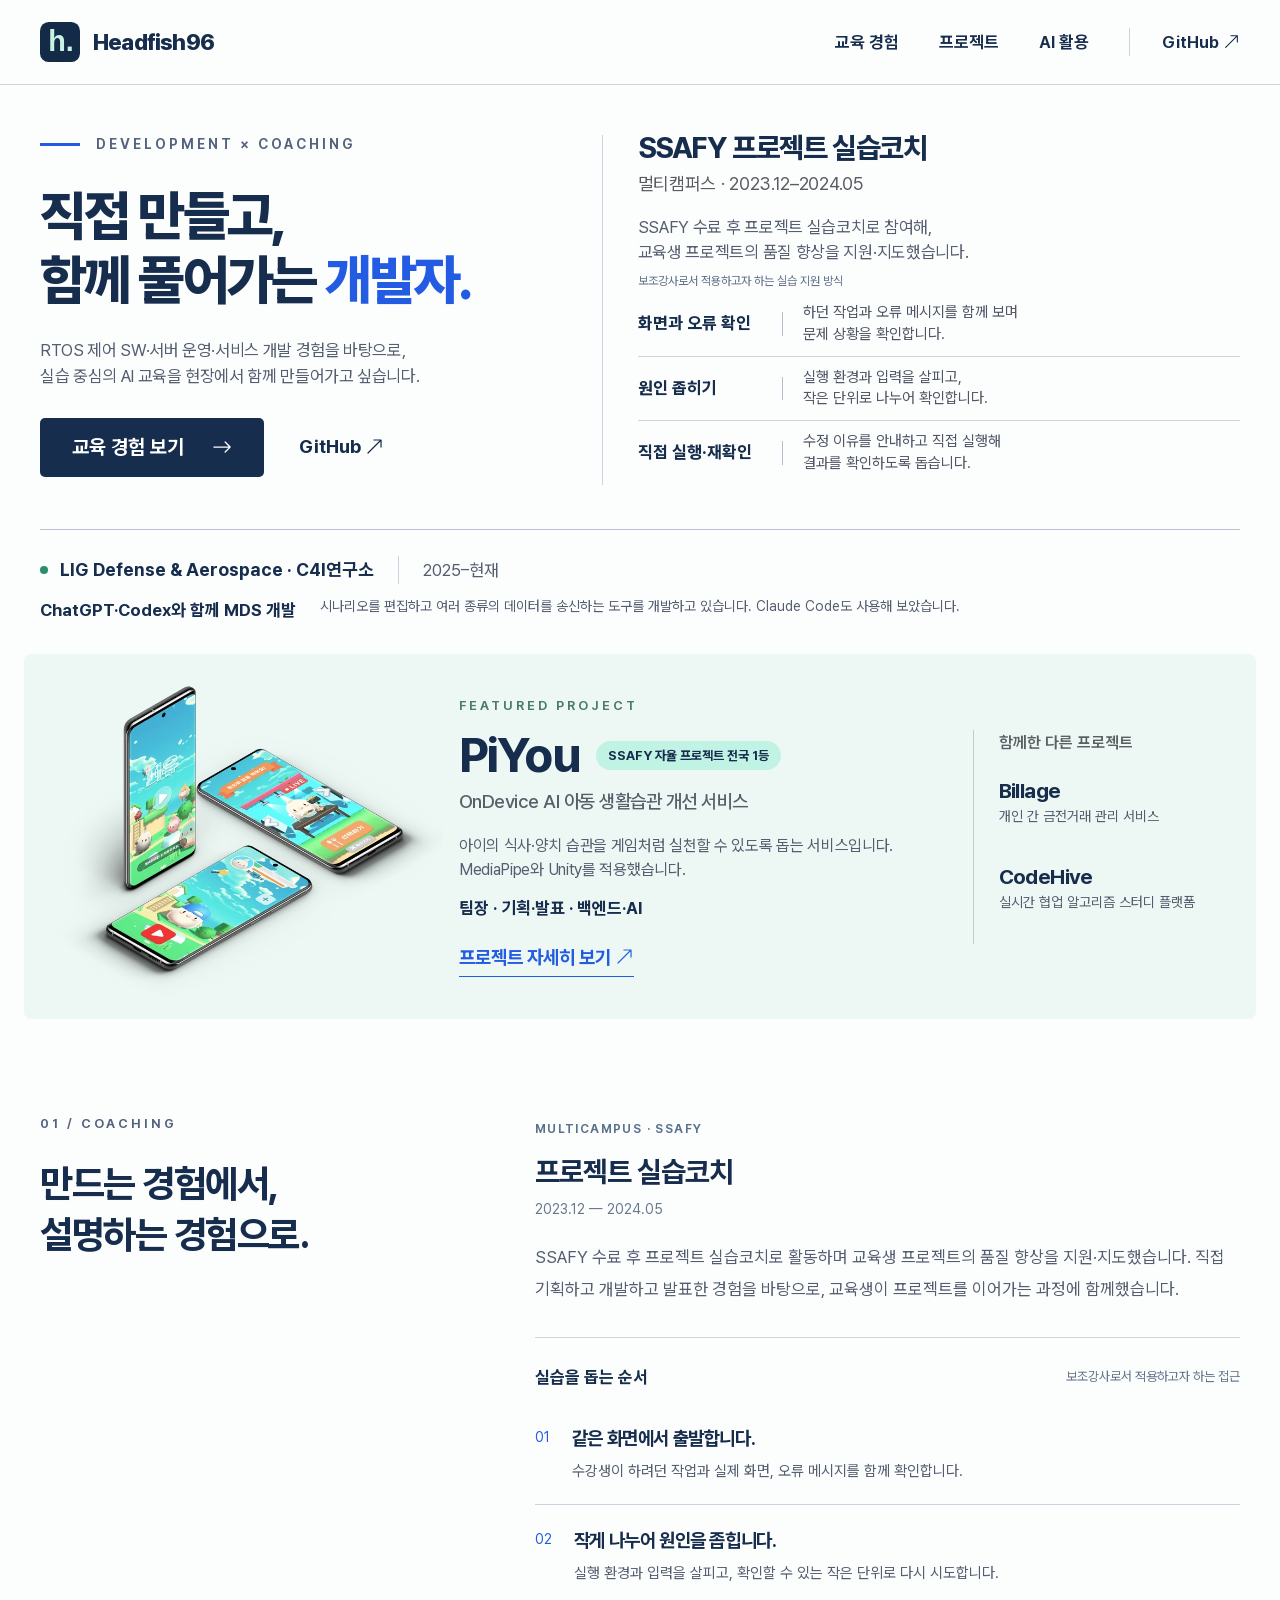
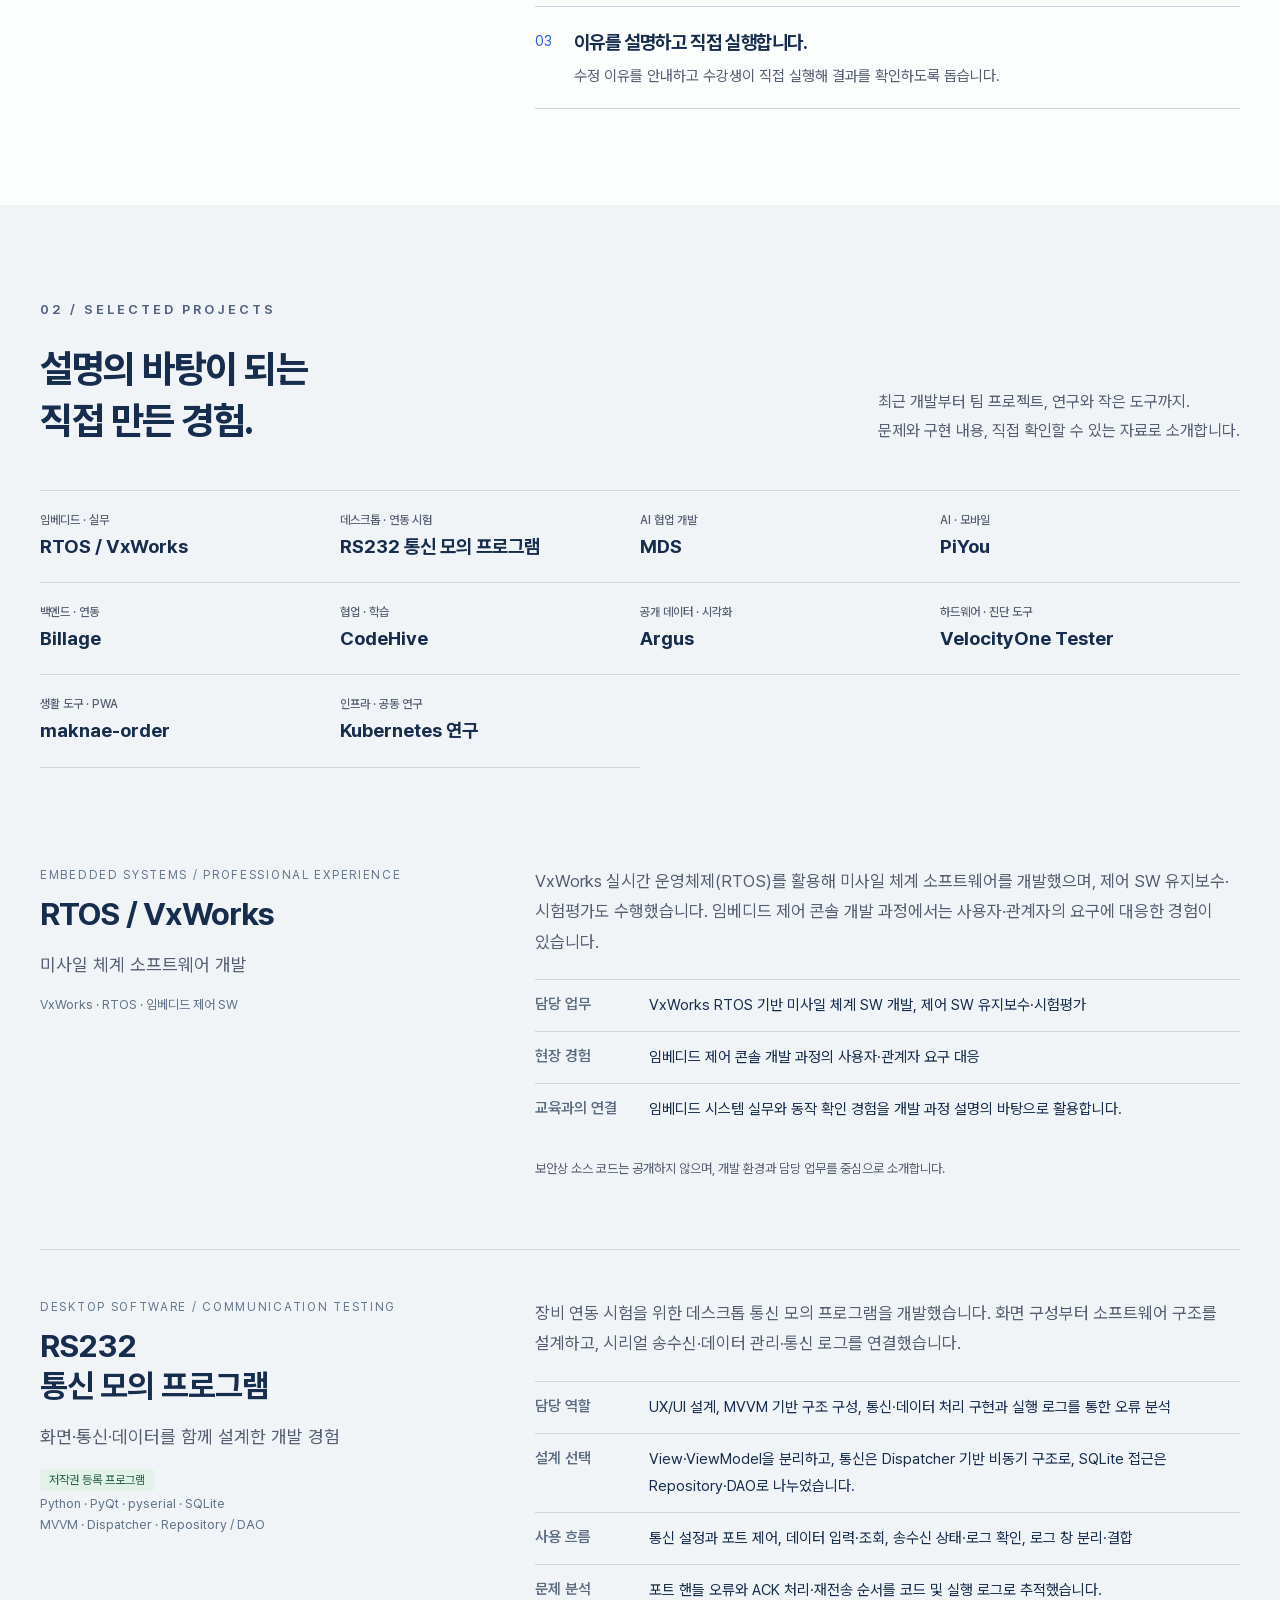
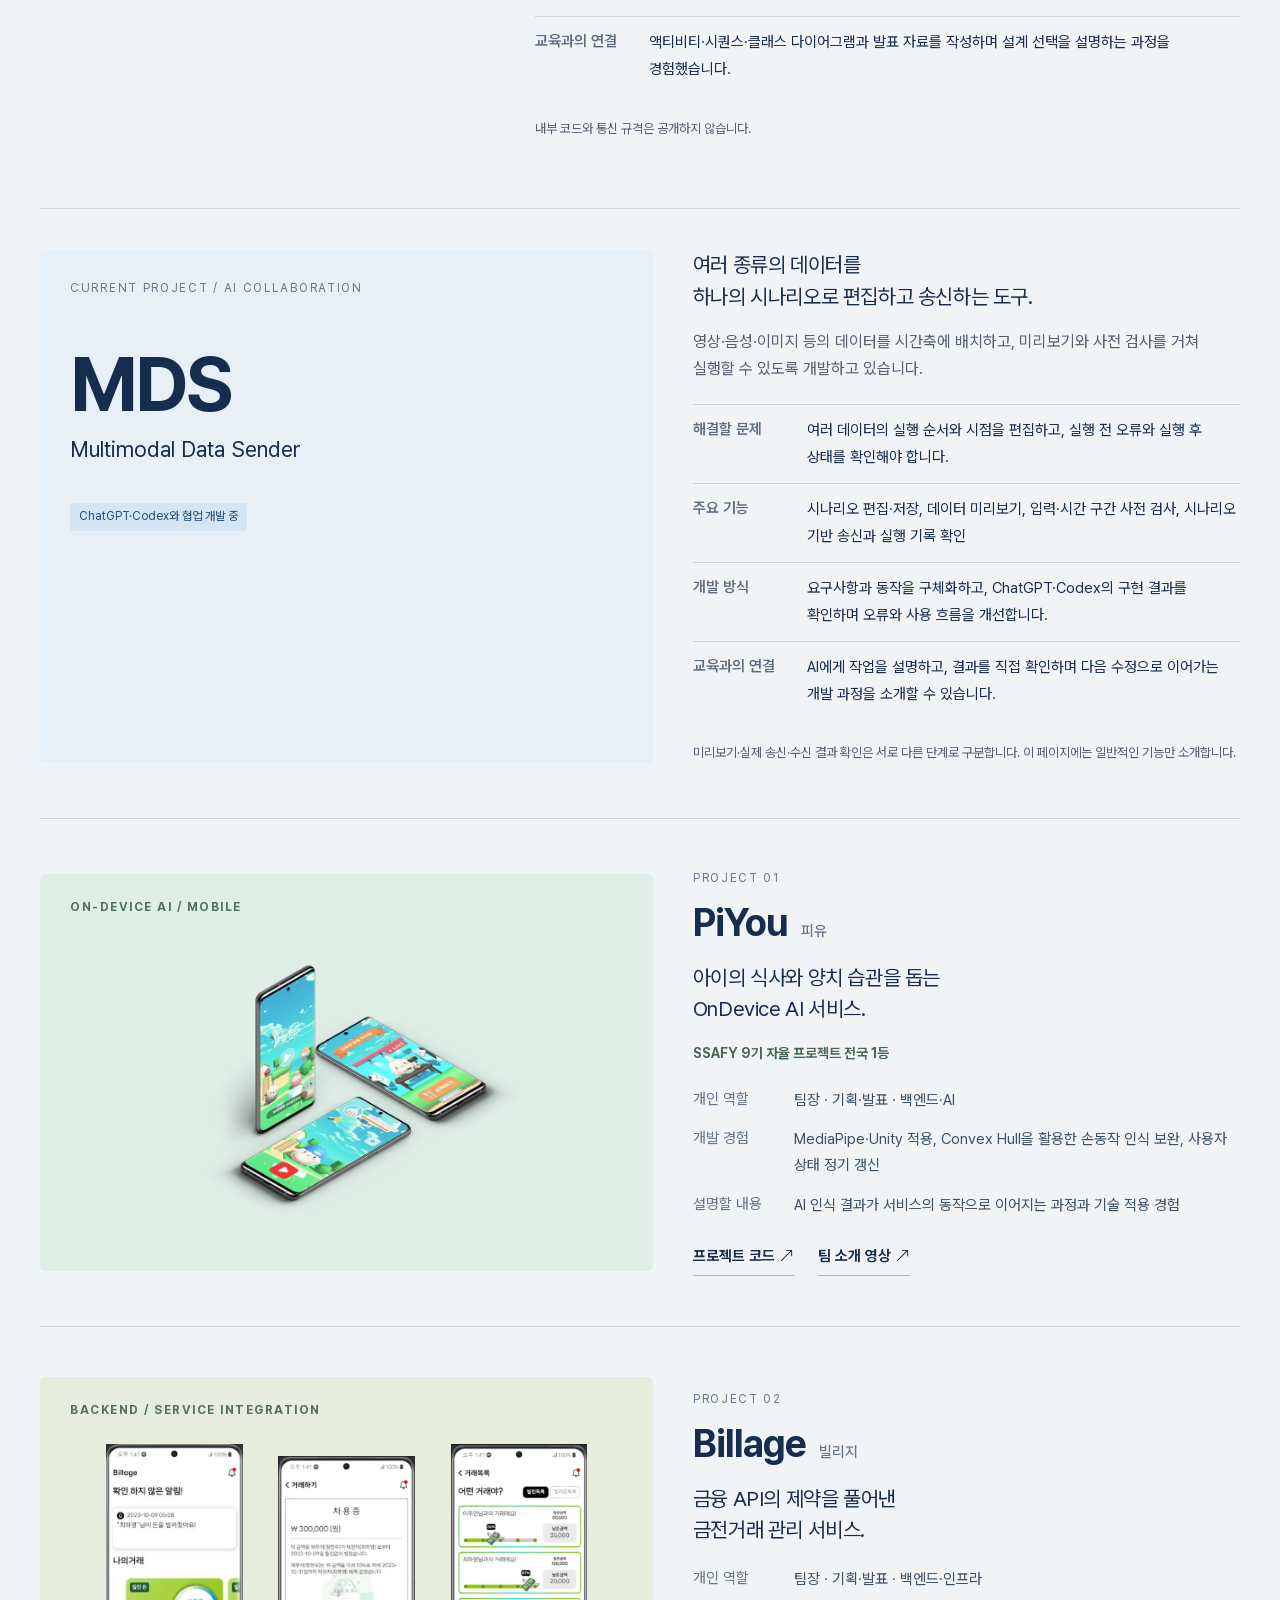
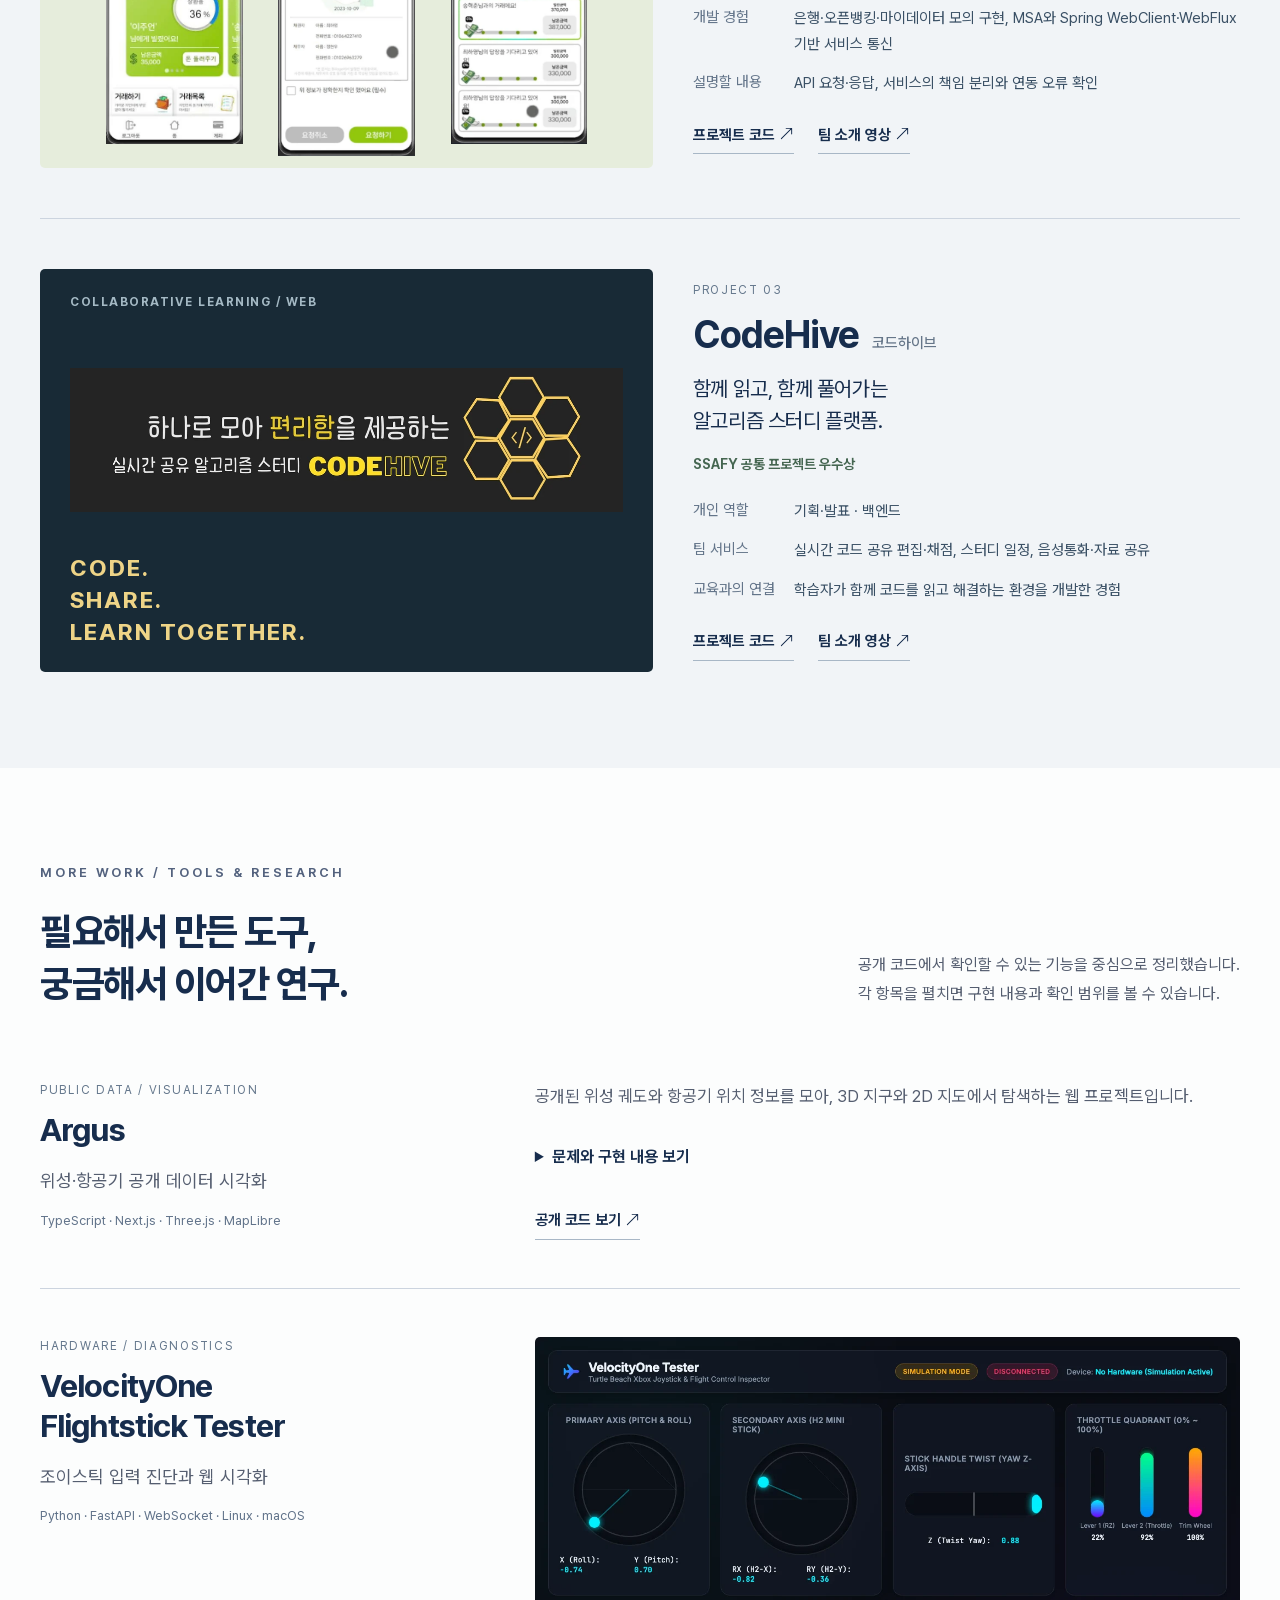
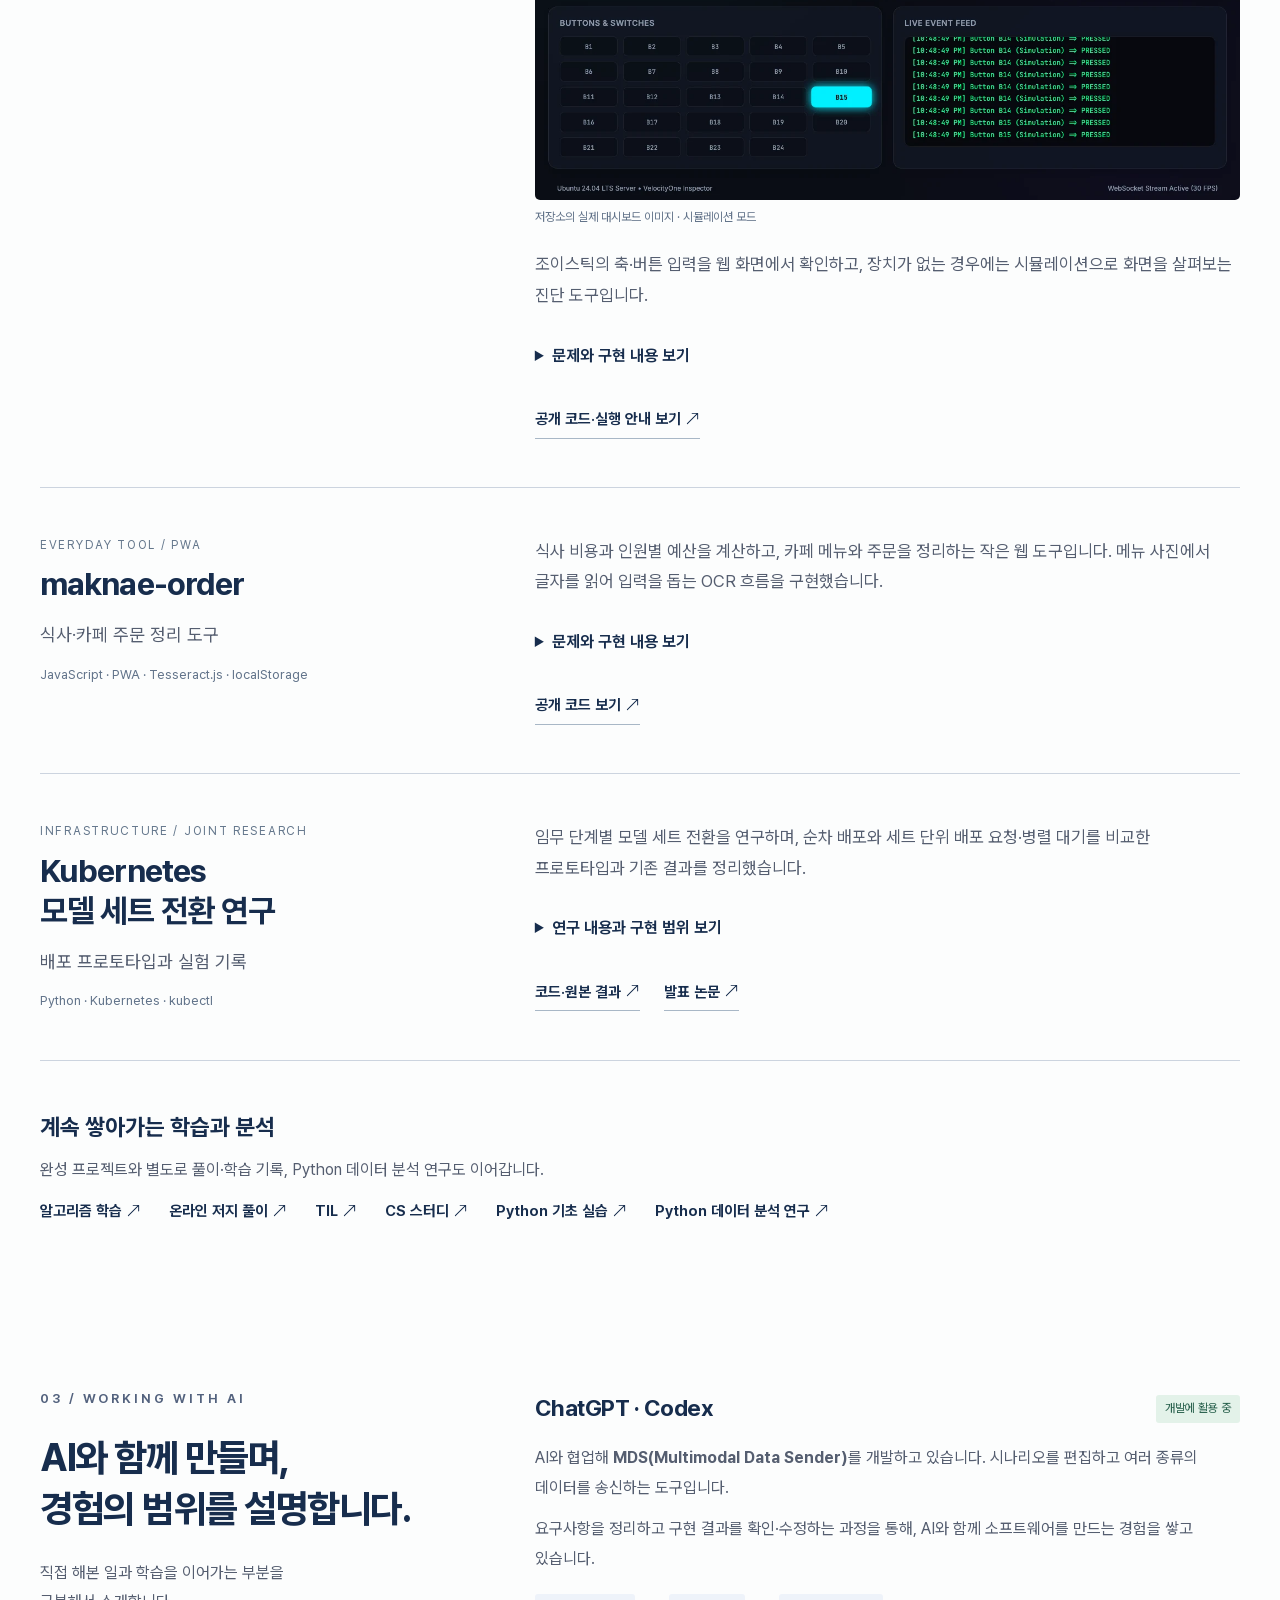
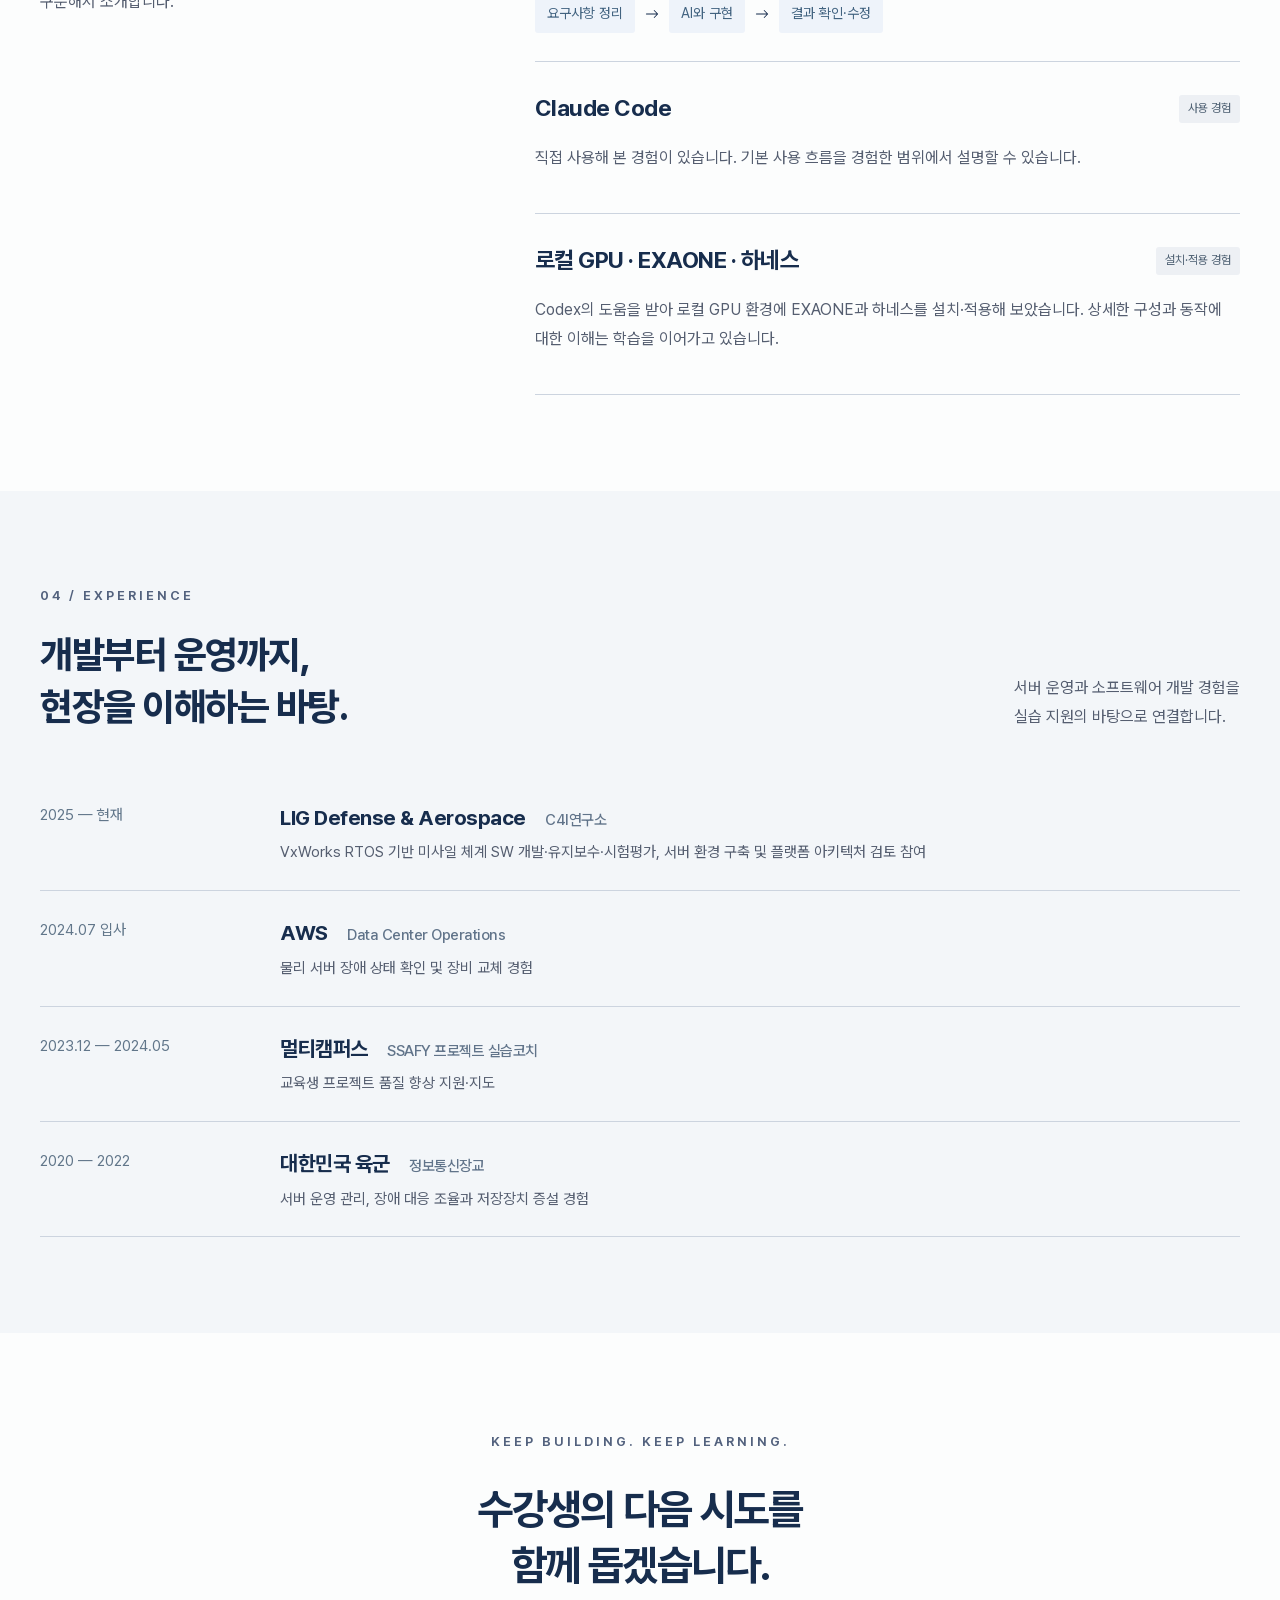
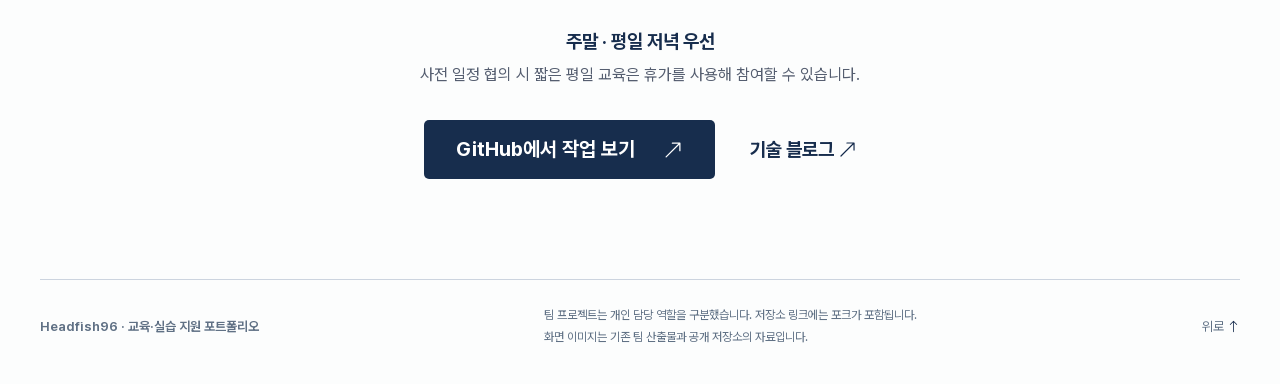
==== commit 0a7e54b4: "Restore RTOS and registered serial simulator portfolio cases" ====
--- a/docs/index.html
+++ b/docs/index.html
@@ -6,7 +6,7 @@
   <meta name="description" content="SSAFY 프로젝트 실습코치와 소프트웨어 개발 경험을 바탕으로 한 Headfish96의 교육·실습 지원 포트폴리오.">
   <meta name="theme-color" content="#142b48">
   <meta property="og:title" content="Headfish96 · 교육·실습 지원 포트폴리오">
-  <meta property="og:description" content="직접 만들고, 함께 풀어가는 개발자. SSAFY 실습코치 · AI 협업 개발 · 백엔드와 인프라.">
+  <meta property="og:description" content="직접 만들고, 함께 풀어가는 개발자. SSAFY 실습코치 · RTOS/VxWorks · AI 협업 개발 · 백엔드와 인프라.">
   <title>Headfish96 · 교육·실습 지원 포트폴리오</title>
   <link rel="icon" href="assets/favicon.svg" type="image/svg+xml">
   <link rel="preload" href="assets/PretendardVariable.woff2" as="font" type="font/woff2" crossorigin>
@@ -23,7 +23,7 @@
       <div class="hero-copy">
         <p class="eyebrow">DEVELOPMENT × COACHING</p>
         <h1 id="hero-heading">직접 만들고,<br> 함께 풀어가는 <span>개발자.</span></h1>
-        <p class="hero-desc">실무와 교육을 잇는 개발자이자 코치로,<br> 실습 중심의 AI 교육을 현장에서 함께 만들어가고 싶습니다.</p>
+        <p class="hero-desc">RTOS 제어 SW·서버 운영·서비스 개발 경험을 바탕으로,<br> 실습 중심의 AI 교육을 현장에서 함께 만들어가고 싶습니다.</p>
         <div class="actions"><a class="button primary" href="#coaching">교육 경험 보기 <img class="icon" src="assets/arrow-right.svg" alt=""></a><a class="text-link" href="https://github.com/Headfish96">GitHub <img class="icon" src="assets/arrow-up-right.svg" alt=""></a></div>
       </div>
       <div class="hero-coaching" aria-labelledby="coach-heading">
@@ -73,6 +73,8 @@
     <section class="section projects" aria-labelledby="project-details-heading">
       <div class="wrap"><div class="section-heading horizontal"><div><p class="eyebrow">02 / SELECTED PROJECTS</p><h2 id="project-details-heading">설명의 바탕이 되는<br> 직접 만든 경험.</h2></div><p class="section-desc">최근 개발부터 팀 프로젝트, 연구와 작은 도구까지.<br> 문제와 구현 내용, 직접 확인할 수 있는 자료로 소개합니다.</p></div>
       <nav id="work-index" class="work-index" aria-label="전체 프로젝트 바로가기">
+        <a href="#rtos"><span>임베디드 · 실무</span><strong>RTOS / VxWorks</strong></a>
+        <a href="#serial-simulator"><span>데스크톱 · 연동 시험</span><strong>RS232 통신 모의 프로그램</strong></a>
         <a href="#mds"><span>AI 협업 개발</span><strong>MDS</strong></a>
         <a href="#piyou"><span>AI · 모바일</span><strong>PiYou</strong></a>
         <a href="#billage"><span>백엔드 · 연동</span><strong>Billage</strong></a>
@@ -82,6 +84,14 @@
         <a href="#maknae"><span>생활 도구 · PWA</span><strong>maknae-order</strong></a>
         <a href="#model-transition"><span>인프라 · 공동 연구</span><strong>Kubernetes 연구</strong></a>
       </nav>
+      <article class="archive-project" id="rtos" aria-labelledby="rtos-heading">
+        <div class="archive-heading"><p class="project-number">EMBEDDED SYSTEMS / PROFESSIONAL EXPERIENCE</p><h3 id="rtos-heading">RTOS / VxWorks</h3><p>미사일 체계 소프트웨어 개발</p><div class="tech-list">VxWorks · RTOS · 임베디드 제어 SW</div></div>
+        <div class="archive-body"><p>VxWorks 실시간 운영체제(RTOS)를 활용해 미사일 체계 소프트웨어를 개발했으며, 제어 SW 유지보수·시험평가도 수행했습니다. 임베디드 제어 콘솔 개발 과정에서는 사용자·관계자의 요구에 대응한 경험이 있습니다.</p><dl class="case-facts"><div><dt>담당 업무</dt><dd>VxWorks RTOS 기반 미사일 체계 SW 개발, 제어 SW 유지보수·시험평가</dd></div><div><dt>현장 경험</dt><dd>임베디드 제어 콘솔 개발 과정의 사용자·관계자 요구 대응</dd></div><div><dt>교육과의 연결</dt><dd>임베디드 시스템 실무와 동작 확인 경험을 개발 과정 설명의 바탕으로 활용합니다.</dd></div></dl><p class="scope-note">보안상 소스 코드는 공개하지 않으며, 개발 환경과 담당 업무를 중심으로 소개합니다.</p></div>
+      </article>
+      <article class="archive-project" id="serial-simulator" aria-labelledby="serial-simulator-heading">
+        <div class="archive-heading"><p class="project-number">DESKTOP SOFTWARE / COMMUNICATION TESTING</p><h3 id="serial-simulator-heading">RS232<br> 통신 모의 프로그램</h3><p>화면·통신·데이터를 함께 설계한 개발 경험</p><span class="tag">저작권 등록 프로그램</span><div class="tech-list">Python · PyQt · pyserial · SQLite<br> MVVM · Dispatcher · Repository / DAO</div></div>
+        <div class="archive-body"><p>장비 연동 시험을 위한 데스크톱 통신 모의 프로그램을 개발했습니다. 화면 구성부터 소프트웨어 구조를 설계하고, 시리얼 송수신·데이터 관리·통신 로그를 연결했습니다.</p><dl class="case-facts"><div><dt>담당 역할</dt><dd>UX/UI 설계, MVVM 기반 구조 구성, 통신·데이터 처리 구현과 실행 로그를 통한 오류 분석</dd></div><div><dt>설계 선택</dt><dd>View·ViewModel을 분리하고, 통신은 Dispatcher 기반 비동기 구조로, SQLite 접근은 Repository·DAO로 나누었습니다.</dd></div><div><dt>사용 흐름</dt><dd>통신 설정과 포트 제어, 데이터 입력·조회, 송수신 상태·로그 확인, 로그 창 분리·결합</dd></div><div><dt>문제 분석</dt><dd>포트 핸들 오류와 ACK 처리·재전송 순서를 코드 및 실행 로그로 추적했습니다.</dd></div><div><dt>교육과의 연결</dt><dd>액티비티·시퀀스·클래스 다이어그램과 발표 자료를 작성하며 설계 선택을 설명하는 과정을 경험했습니다.</dd></div></dl><p class="scope-note">내부 코드와 통신 규격은 공개하지 않습니다.</p></div>
+      </article>
       <article class="mds-case" id="mds" aria-labelledby="mds-heading">
         <div class="mds-heading"><p class="project-number">CURRENT PROJECT / AI COLLABORATION</p><h3 id="mds-heading">MDS</h3><p>Multimodal Data Sender</p><span class="tag">ChatGPT·Codex와 협업 개발 중</span></div>
         <div class="mds-content"><p class="project-summary">여러 종류의 데이터를<br> 하나의 시나리오로 편집하고 송신하는 도구.</p><p>영상·음성·이미지 등의 데이터를 시간축에 배치하고, 미리보기와 사전 검사를 거쳐 실행할 수 있도록 개발하고 있습니다.</p><dl class="case-facts"><div><dt>해결할 문제</dt><dd>여러 데이터의 실행 순서와 시점을 편집하고, 실행 전 오류와 실행 후 상태를 확인해야 합니다.</dd></div><div><dt>주요 기능</dt><dd>시나리오 편집·저장, 데이터 미리보기, 입력·시간 구간 사전 검사, 시나리오 기반 송신과 실행 기록 확인</dd></div><div><dt>개발 방식</dt><dd>요구사항과 동작을 구체화하고, ChatGPT·Codex의 구현 결과를 확인하며 오류와 사용 흐름을 개선합니다.</dd></div><div><dt>교육과의 연결</dt><dd>AI에게 작업을 설명하고, 결과를 직접 확인하며 다음 수정으로 이어가는 개발 과정을 소개할 수 있습니다.</dd></div></dl><p class="scope-note">미리보기·실제 송신·수신 결과 확인은 서로 다른 단계로 구분합니다. 이 페이지에는 일반적인 기능만 소개합니다.</p></div>
@@ -127,7 +137,7 @@
       <article class="ai-item"><div class="ai-title"><h3>로컬 GPU · EXAONE · 하네스</h3><span class="tag neutral">설치·적용 경험</span></div><p>Codex의 도움을 받아 로컬 GPU 환경에 EXAONE과 하네스를 설치·적용해 보았습니다. 상세한 구성과 동작에 대한 이해는 학습을 이어가고 있습니다.</p></article>
     </div></section>
 
-    <section id="experience" class="section experience-section"><div class="wrap"><div class="section-heading horizontal"><div><p class="eyebrow">04 / EXPERIENCE</p><h2>개발부터 운영까지,<br> 현장을 이해하는 바탕.</h2></div><p class="section-desc">서버 운영과 소프트웨어 개발 경험을<br> 실습 지원의 바탕으로 연결합니다.</p></div><ol class="timeline"><li><time>2025 — 현재</time><div><h3>LIG Defense & Aerospace <span>C4I연구소</span></h3><p>제어 SW 개발·유지보수, 서버 환경 구축 및 플랫폼 아키텍처 검토 참여</p></div></li><li><time>2024.07 입사</time><div><h3>AWS <span>Data Center Operations</span></h3><p>물리 서버 장애 상태 확인 및 장비 교체 경험</p></div></li><li><time>2023.12 — 2024.05</time><div><h3>멀티캠퍼스 <span>SSAFY 프로젝트 실습코치</span></h3><p>교육생 프로젝트 품질 향상 지원·지도</p></div></li><li><time>2020 — 2022</time><div><h3>대한민국 육군 <span>정보통신장교</span></h3><p>서버 운영 관리, 장애 대응 조율과 저장장치 증설 경험</p></div></li></ol></div></section>
+    <section id="experience" class="section experience-section"><div class="wrap"><div class="section-heading horizontal"><div><p class="eyebrow">04 / EXPERIENCE</p><h2>개발부터 운영까지,<br> 현장을 이해하는 바탕.</h2></div><p class="section-desc">서버 운영과 소프트웨어 개발 경험을<br> 실습 지원의 바탕으로 연결합니다.</p></div><ol class="timeline"><li><time>2025 — 현재</time><div><h3>LIG Defense & Aerospace <span>C4I연구소</span></h3><p>VxWorks RTOS 기반 미사일 체계 SW 개발·유지보수·시험평가, 서버 환경 구축 및 플랫폼 아키텍처 검토 참여</p></div></li><li><time>2024.07 입사</time><div><h3>AWS <span>Data Center Operations</span></h3><p>물리 서버 장애 상태 확인 및 장비 교체 경험</p></div></li><li><time>2023.12 — 2024.05</time><div><h3>멀티캠퍼스 <span>SSAFY 프로젝트 실습코치</span></h3><p>교육생 프로젝트 품질 향상 지원·지도</p></div></li><li><time>2020 — 2022</time><div><h3>대한민국 육군 <span>정보통신장교</span></h3><p>서버 운영 관리, 장애 대응 조율과 저장장치 증설 경험</p></div></li></ol></div></section>
 
     <section class="closing wrap"><p class="eyebrow">KEEP BUILDING. KEEP LEARNING.</p><h2>수강생의 다음 시도를<br> 함께 돕겠습니다.</h2><p class="availability"><strong>주말 · 평일 저녁 우선</strong><br> 사전 일정 협의 시 짧은 평일 교육은 휴가를 사용해 참여할 수 있습니다.</p><div class="actions"><a class="button primary" href="https://github.com/Headfish96">GitHub에서 작업 보기 <img class="icon" src="assets/arrow-up-right.svg" alt=""></a><a class="text-link" href="https://coder-angrybird.tistory.com/">기술 블로그 <img class="icon" src="assets/arrow-up-right.svg" alt=""></a></div></section>
   </main>
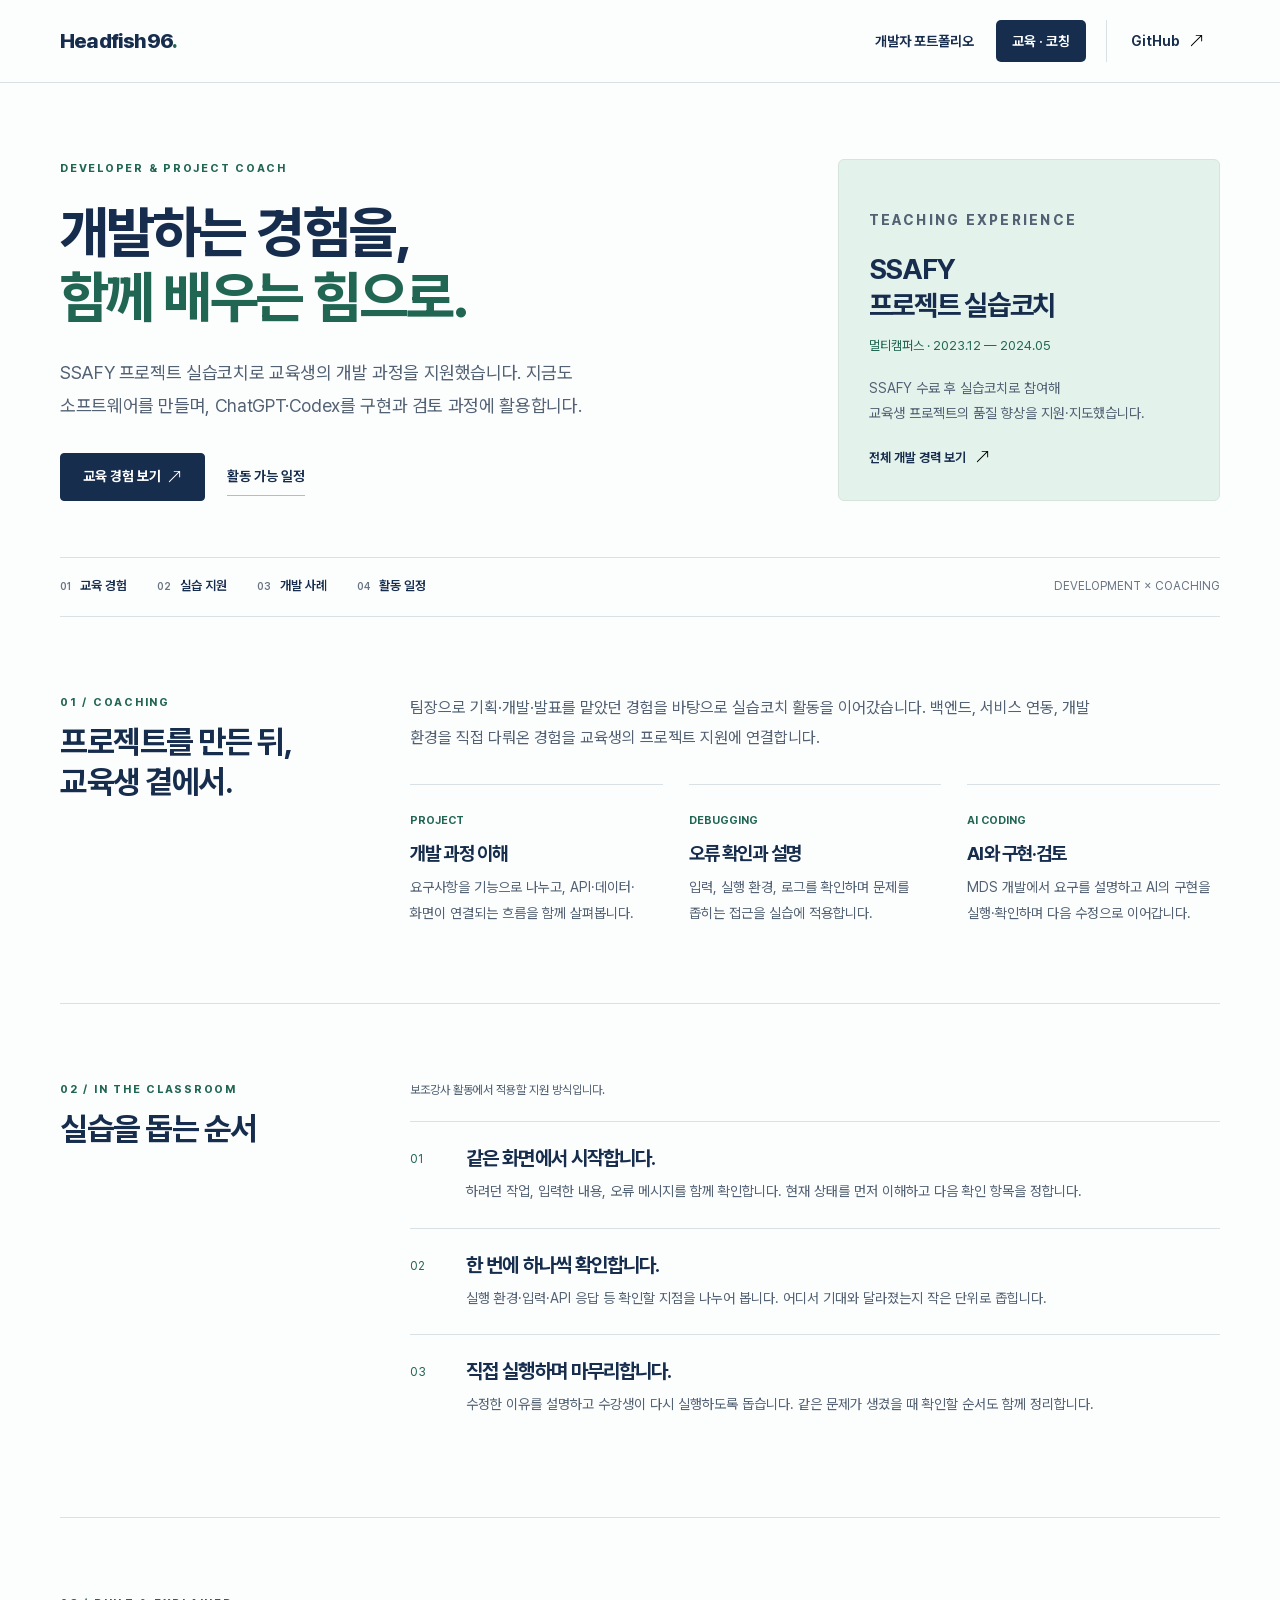
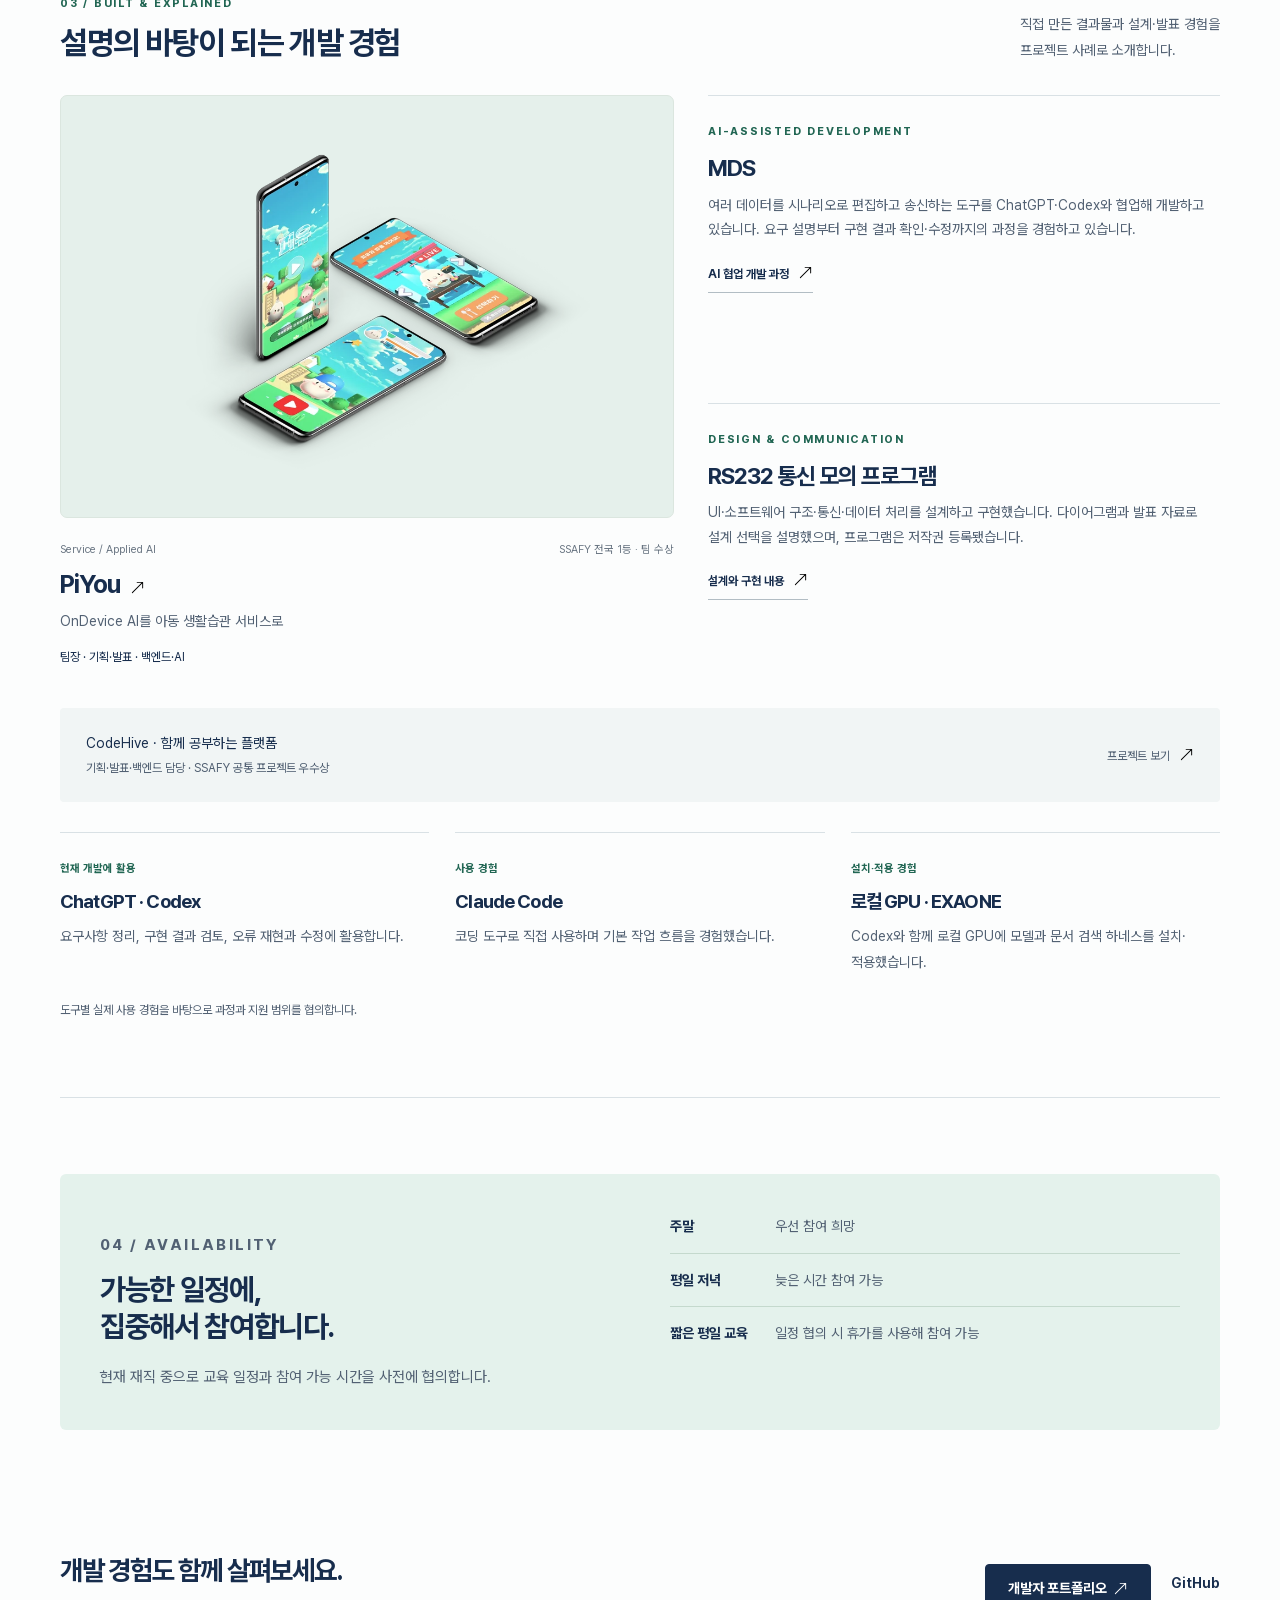
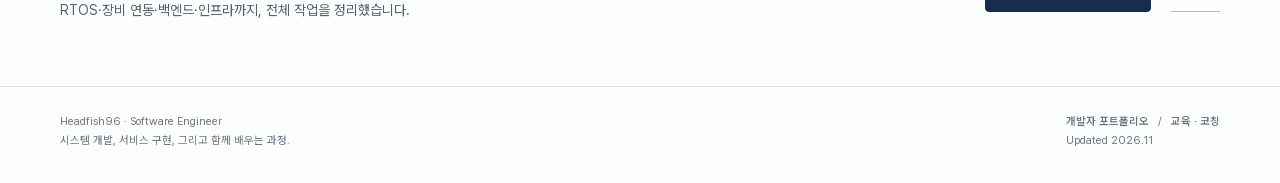
==== commit dfd62436: "Redesign teaching portfolio and add general developer portfolio" ====
--- a/docs/index.html
+++ b/docs/index.html
@@ -1,146 +1,21 @@
 <!doctype html>
-<html lang="ko">
-<head>
-  <meta charset="utf-8">
-  <meta name="viewport" content="width=device-width, initial-scale=1">
-  <meta name="description" content="SSAFY 프로젝트 실습코치와 소프트웨어 개발 경험을 바탕으로 한 Headfish96의 교육·실습 지원 포트폴리오.">
-  <meta name="theme-color" content="#142b48">
-  <meta property="og:title" content="Headfish96 · 교육·실습 지원 포트폴리오">
-  <meta property="og:description" content="직접 만들고, 함께 풀어가는 개발자. SSAFY 실습코치 · RTOS/VxWorks · AI 협업 개발 · 백엔드와 인프라.">
-  <title>Headfish96 · 교육·실습 지원 포트폴리오</title>
-  <link rel="icon" href="assets/favicon.svg" type="image/svg+xml">
-  <link rel="preload" href="assets/PretendardVariable.woff2" as="font" type="font/woff2" crossorigin>
-  <link rel="stylesheet" href="styles.css?v=20261116">
-</head>
-<body>
-  <a class="skip-link" href="#main">본문으로 이동</a>
-  <header class="header">
-    <a class="brand" href="#"><img class="brand-mark" src="assets/favicon.svg" width="40" height="40" alt=""> Headfish96<span class="brand-note">ENGINEER & COACH</span></a>
-    <nav aria-label="주요 메뉴"><a href="#coaching">교육 경험</a><a href="#work-index">프로젝트</a><a href="#ai">AI 활용</a><a class="nav-github" href="https://github.com/Headfish96">GitHub <img class="icon" src="assets/arrow-up-right.svg" alt=""></a></nav>
-  </header>
-  <main id="main">
-    <section class="hero wrap" aria-labelledby="hero-heading">
-      <div class="hero-copy">
-        <p class="eyebrow">DEVELOPMENT × COACHING</p>
-        <h1 id="hero-heading">직접 만들고,<br> 함께 풀어가는 <span>개발자.</span></h1>
-        <p class="hero-desc">RTOS 제어 SW·서버 운영·서비스 개발 경험을 바탕으로,<br> 실습 중심의 AI 교육을 현장에서 함께 만들어가고 싶습니다.</p>
-        <div class="actions"><a class="button primary" href="#coaching">교육 경험 보기 <img class="icon" src="assets/arrow-right.svg" alt=""></a><a class="text-link" href="https://github.com/Headfish96">GitHub <img class="icon" src="assets/arrow-up-right.svg" alt=""></a></div>
-      </div>
-      <div class="hero-coaching" aria-labelledby="coach-heading">
-        <h2 id="coach-heading">SSAFY 프로젝트 실습코치</h2>
-        <p class="coach-period">멀티캠퍼스 · 2023.12–2024.05</p>
-        <p class="coach-intro">SSAFY 수료 후 프로젝트 실습코치로 참여해,<br> 교육생 프로젝트의 품질 향상을 지원·지도했습니다.</p>
-        <p class="method-label">보조강사로서 적용하고자 하는 실습 지원 방식</p>
-        <dl class="coach-methods">
-          <div><dt>화면과 오류 확인</dt><dd>하던 작업과 오류 메시지를 함께 보며<br class="wide-break"> 문제 상황을 확인합니다.</dd></div>
-          <div><dt>원인 좁히기</dt><dd>실행 환경과 입력을 살피고,<br class="wide-break"> 작은 단위로 나누어 확인합니다.</dd></div>
-          <div><dt>직접 실행·재확인</dt><dd>수정 이유를 안내하고 직접 실행해<br class="wide-break"> 결과를 확인하도록 돕습니다.</dd></div>
-        </dl>
-      </div>
-    </section>
-
-    <section class="current-strip wrap" aria-label="현재 하는 일">
-      <div class="current-role"><strong>LIG Defense & Aerospace · C4I연구소</strong><span>2025–현재</span></div>
-      <a class="current-ai" href="#mds"><strong>ChatGPT·Codex와 함께 MDS 개발</strong><span>시나리오를 편집하고 여러 종류의 데이터를 송신하는 도구를 개발하고 있습니다. Claude Code도 사용해 보았습니다.</span></a>
-    </section>
-
-    <section id="projects" class="featured" aria-labelledby="featured-heading">
-      <div class="featured-art"><img class="featured-image" src="assets/piyou.webp" width="1000" height="700" alt="PiYou의 식사·양치 습관 개선 모바일 앱 화면"></div>
-      <div class="featured-copy">
-        <p class="eyebrow">FEATURED PROJECT</p>
-        <div class="featured-title"><h2 id="featured-heading">PiYou</h2><span class="award">SSAFY 자율 프로젝트 전국 1등</span></div>
-        <p class="featured-subtitle">OnDevice AI 아동 생활습관 개선 서비스</p>
-        <p class="featured-desc">아이의 식사·양치 습관을 게임처럼 실천할 수 있도록 돕는 서비스입니다. MediaPipe와 Unity를 적용했습니다.</p>
-        <p class="featured-role">팀장 · 기획·발표 · 백엔드·AI</p>
-        <a class="featured-link" href="#piyou">프로젝트 자세히 보기 <img class="icon" src="assets/arrow-up-right.svg" alt=""></a>
-      </div>
-      <aside class="related-projects" aria-label="함께한 다른 프로젝트">
-        <h3>함께한 다른 프로젝트</h3>
-        <a href="#billage"><strong>Billage</strong><span>개인 간 금전거래 관리 서비스</span></a>
-        <a href="#codehive"><strong>CodeHive</strong><span>실시간 협업 알고리즘 스터디 플랫폼</span></a>
-      </aside>
-    </section>
-
-    <section id="coaching" class="section wrap coaching">
-      <div class="section-heading"><p class="eyebrow">01 / COACHING</p><h2>만드는 경험에서,<br> 설명하는 경험으로.</h2></div>
-      <div class="coaching-body">
-        <div class="experience-lead"><span class="small-label">MULTICAMPUS · SSAFY</span><h3>프로젝트 실습코치</h3><span class="period">2023.12 — 2024.05</span><p>SSAFY 수료 후 프로젝트 실습코치로 활동하며 교육생 프로젝트의 품질 향상을 지원·지도했습니다. 직접 기획하고 개발하고 발표한 경험을 바탕으로, 교육생이 프로젝트를 이어가는 과정에 함께했습니다.</p></div>
-        <div class="approach-heading"><h3>실습을 돕는 순서</h3><span>보조강사로서 적용하고자 하는 접근</span></div>
-        <ol class="approach"><li><span class="step">01</span><div><h4>같은 화면에서 출발합니다.</h4><p>수강생이 하려던 작업과 실제 화면, 오류 메시지를 함께 확인합니다.</p></div></li><li><span class="step">02</span><div><h4>작게 나누어 원인을 좁힙니다.</h4><p>실행 환경과 입력을 살피고, 확인할 수 있는 작은 단위로 다시 시도합니다.</p></div></li><li><span class="step">03</span><div><h4>이유를 설명하고 직접 실행합니다.</h4><p>수정 이유를 안내하고 수강생이 직접 실행해 결과를 확인하도록 돕습니다.</p></div></li></ol>
-      </div>
-    </section>
-
-    <section class="section projects" aria-labelledby="project-details-heading">
-      <div class="wrap"><div class="section-heading horizontal"><div><p class="eyebrow">02 / SELECTED PROJECTS</p><h2 id="project-details-heading">설명의 바탕이 되는<br> 직접 만든 경험.</h2></div><p class="section-desc">최근 개발부터 팀 프로젝트, 연구와 작은 도구까지.<br> 문제와 구현 내용, 직접 확인할 수 있는 자료로 소개합니다.</p></div>
-      <nav id="work-index" class="work-index" aria-label="전체 프로젝트 바로가기">
-        <a href="#rtos"><span>임베디드 · 실무</span><strong>RTOS / VxWorks</strong></a>
-        <a href="#serial-simulator"><span>데스크톱 · 연동 시험</span><strong>RS232 통신 모의 프로그램</strong></a>
-        <a href="#mds"><span>AI 협업 개발</span><strong>MDS</strong></a>
-        <a href="#piyou"><span>AI · 모바일</span><strong>PiYou</strong></a>
-        <a href="#billage"><span>백엔드 · 연동</span><strong>Billage</strong></a>
-        <a href="#codehive"><span>협업 · 학습</span><strong>CodeHive</strong></a>
-        <a href="#argus"><span>공개 데이터 · 시각화</span><strong>Argus</strong></a>
-        <a href="#flightstick"><span>하드웨어 · 진단 도구</span><strong>VelocityOne Tester</strong></a>
-        <a href="#maknae"><span>생활 도구 · PWA</span><strong>maknae-order</strong></a>
-        <a href="#model-transition"><span>인프라 · 공동 연구</span><strong>Kubernetes 연구</strong></a>
-      </nav>
-      <article class="archive-project" id="rtos" aria-labelledby="rtos-heading">
-        <div class="archive-heading"><p class="project-number">EMBEDDED SYSTEMS / PROFESSIONAL EXPERIENCE</p><h3 id="rtos-heading">RTOS / VxWorks</h3><p>미사일 체계 소프트웨어 개발</p><div class="tech-list">VxWorks · RTOS · 임베디드 제어 SW</div></div>
-        <div class="archive-body"><p>VxWorks 실시간 운영체제(RTOS)를 활용해 미사일 체계 소프트웨어를 개발했으며, 제어 SW 유지보수·시험평가도 수행했습니다. 임베디드 제어 콘솔 개발 과정에서는 사용자·관계자의 요구에 대응한 경험이 있습니다.</p><dl class="case-facts"><div><dt>담당 업무</dt><dd>VxWorks RTOS 기반 미사일 체계 SW 개발, 제어 SW 유지보수·시험평가</dd></div><div><dt>현장 경험</dt><dd>임베디드 제어 콘솔 개발 과정의 사용자·관계자 요구 대응</dd></div><div><dt>교육과의 연결</dt><dd>임베디드 시스템 실무와 동작 확인 경험을 개발 과정 설명의 바탕으로 활용합니다.</dd></div></dl><p class="scope-note">보안상 소스 코드는 공개하지 않으며, 개발 환경과 담당 업무를 중심으로 소개합니다.</p></div>
-      </article>
-      <article class="archive-project" id="serial-simulator" aria-labelledby="serial-simulator-heading">
-        <div class="archive-heading"><p class="project-number">DESKTOP SOFTWARE / COMMUNICATION TESTING</p><h3 id="serial-simulator-heading">RS232<br> 통신 모의 프로그램</h3><p>화면·통신·데이터를 함께 설계한 개발 경험</p><span class="tag">저작권 등록 프로그램</span><div class="tech-list">Python · PyQt · pyserial · SQLite<br> MVVM · Dispatcher · Repository / DAO</div></div>
-        <div class="archive-body"><p>장비 연동 시험을 위한 데스크톱 통신 모의 프로그램을 개발했습니다. 화면 구성부터 소프트웨어 구조를 설계하고, 시리얼 송수신·데이터 관리·통신 로그를 연결했습니다.</p><dl class="case-facts"><div><dt>담당 역할</dt><dd>UX/UI 설계, MVVM 기반 구조 구성, 통신·데이터 처리 구현과 실행 로그를 통한 오류 분석</dd></div><div><dt>설계 선택</dt><dd>View·ViewModel을 분리하고, 통신은 Dispatcher 기반 비동기 구조로, SQLite 접근은 Repository·DAO로 나누었습니다.</dd></div><div><dt>사용 흐름</dt><dd>통신 설정과 포트 제어, 데이터 입력·조회, 송수신 상태·로그 확인, 로그 창 분리·결합</dd></div><div><dt>문제 분석</dt><dd>포트 핸들 오류와 ACK 처리·재전송 순서를 코드 및 실행 로그로 추적했습니다.</dd></div><div><dt>교육과의 연결</dt><dd>액티비티·시퀀스·클래스 다이어그램과 발표 자료를 작성하며 설계 선택을 설명하는 과정을 경험했습니다.</dd></div></dl><p class="scope-note">내부 코드와 통신 규격은 공개하지 않습니다.</p></div>
-      </article>
-      <article class="mds-case" id="mds" aria-labelledby="mds-heading">
-        <div class="mds-heading"><p class="project-number">CURRENT PROJECT / AI COLLABORATION</p><h3 id="mds-heading">MDS</h3><p>Multimodal Data Sender</p><span class="tag">ChatGPT·Codex와 협업 개발 중</span></div>
-        <div class="mds-content"><p class="project-summary">여러 종류의 데이터를<br> 하나의 시나리오로 편집하고 송신하는 도구.</p><p>영상·음성·이미지 등의 데이터를 시간축에 배치하고, 미리보기와 사전 검사를 거쳐 실행할 수 있도록 개발하고 있습니다.</p><dl class="case-facts"><div><dt>해결할 문제</dt><dd>여러 데이터의 실행 순서와 시점을 편집하고, 실행 전 오류와 실행 후 상태를 확인해야 합니다.</dd></div><div><dt>주요 기능</dt><dd>시나리오 편집·저장, 데이터 미리보기, 입력·시간 구간 사전 검사, 시나리오 기반 송신과 실행 기록 확인</dd></div><div><dt>개발 방식</dt><dd>요구사항과 동작을 구체화하고, ChatGPT·Codex의 구현 결과를 확인하며 오류와 사용 흐름을 개선합니다.</dd></div><div><dt>교육과의 연결</dt><dd>AI에게 작업을 설명하고, 결과를 직접 확인하며 다음 수정으로 이어가는 개발 과정을 소개할 수 있습니다.</dd></div></dl><p class="scope-note">미리보기·실제 송신·수신 결과 확인은 서로 다른 단계로 구분합니다. 이 페이지에는 일반적인 기능만 소개합니다.</p></div>
-      </article>
-      <article class="project-row" id="piyou">
-        <div class="project-media mint"><span class="media-label">ON-DEVICE AI / MOBILE</span><img src="assets/piyou.webp" width="860" height="602" alt="PiYou 모바일 앱의 실제 화면" loading="lazy"></div>
-        <div class="project-content"><p class="project-number">PROJECT 01</p><h3>PiYou<span>피유</span></h3><p class="project-summary">아이의 식사와 양치 습관을 돕는<br> OnDevice AI 서비스.</p><p class="recognition">SSAFY 9기 자율 프로젝트 전국 1등</p><dl class="project-facts"><div><dt>개인 역할</dt><dd>팀장 · 기획·발표 · 백엔드·AI</dd></div><div><dt>개발 경험</dt><dd>MediaPipe·Unity 적용, Convex Hull을 활용한 손동작 인식 보완, 사용자 상태 정기 갱신</dd></div><div><dt>설명할 내용</dt><dd>AI 인식 결과가 서비스의 동작으로 이어지는 과정과 기술 적용 경험</dd></div></dl><div class="project-links"><a href="https://github.com/Headfish96/PiYou">프로젝트 코드 <img class="icon" src="assets/arrow-up-right.svg" alt=""></a><a href="https://youtu.be/uulgX3FKP8o">팀 소개 영상 <img class="icon" src="assets/arrow-up-right.svg" alt=""></a></div></div>
-      </article>
-      <article class="project-row" id="billage">
-        <div class="project-media green"><span class="media-label">BACKEND / SERVICE INTEGRATION</span><div class="phones"><img src="assets/billage-home.webp" width="320" height="700" alt="Billage 거래 현황 화면" loading="lazy"><img src="assets/billage-contract.webp" width="322" height="705" alt="Billage 차용증 화면" loading="lazy"><img src="assets/billage-history.webp" width="321" height="707" alt="Billage 거래 목록 화면" loading="lazy"></div></div>
-        <div class="project-content"><p class="project-number">PROJECT 02</p><h3>Billage<span>빌리지</span></h3><p class="project-summary">금융 API의 제약을 풀어낸<br> 금전거래 관리 서비스.</p><dl class="project-facts"><div><dt>개인 역할</dt><dd>팀장 · 기획·발표 · 백엔드·인프라</dd></div><div><dt>개발 경험</dt><dd>은행·오픈뱅킹·마이데이터 모의 구현, MSA와 Spring WebClient·WebFlux 기반 서비스 통신</dd></div><div><dt>설명할 내용</dt><dd>API 요청·응답, 서비스의 책임 분리와 연동 오류 확인</dd></div></dl><div class="project-links"><a href="https://github.com/Headfish96/Billage">프로젝트 코드 <img class="icon" src="assets/arrow-up-right.svg" alt=""></a><a href="https://youtu.be/DxseVqu3nDE">팀 소개 영상 <img class="icon" src="assets/arrow-up-right.svg" alt=""></a></div></div>
-      </article>
-      <article class="project-row" id="codehive">
-        <div class="project-media navy"><span class="media-label">COLLABORATIVE LEARNING / WEB</span><img class="hive-image" src="assets/codehive.webp" width="1000" height="260" alt="CodeHive 알고리즘 스터디 플랫폼 프로젝트 배너" loading="lazy"><div class="hive-caption"><span>CODE.</span><span>SHARE.</span><span>LEARN TOGETHER.</span></div></div>
-        <div class="project-content"><p class="project-number">PROJECT 03</p><h3>CodeHive<span>코드하이브</span></h3><p class="project-summary">함께 읽고, 함께 풀어가는<br> 알고리즘 스터디 플랫폼.</p><p class="recognition">SSAFY 공통 프로젝트 우수상</p><dl class="project-facts"><div><dt>개인 역할</dt><dd>기획·발표 · 백엔드</dd></div><div><dt>팀 서비스</dt><dd>실시간 코드 공유 편집·채점, 스터디 일정, 음성통화·자료 공유</dd></div><div><dt>교육과의 연결</dt><dd>학습자가 함께 코드를 읽고 해결하는 환경을 개발한 경험</dd></div></dl><div class="project-links"><a href="https://github.com/Headfish96/CodeHive">프로젝트 코드 <img class="icon" src="assets/arrow-up-right.svg" alt=""></a><a href="https://youtu.be/EHhbgAoXq_k">팀 소개 영상 <img class="icon" src="assets/arrow-up-right.svg" alt=""></a></div></div>
-      </article></div>
-    </section>
-
-    <section class="section wrap more-work" aria-labelledby="more-work-heading">
-      <div class="section-heading horizontal"><div><p class="eyebrow">MORE WORK / TOOLS & RESEARCH</p><h2 id="more-work-heading">필요해서 만든 도구,<br> 궁금해서 이어간 연구.</h2></div><p class="section-desc">공개 코드에서 확인할 수 있는 기능을 중심으로 정리했습니다.<br> 각 항목을 펼치면 구현 내용과 확인 범위를 볼 수 있습니다.</p></div>
-      <article class="archive-project" id="argus">
-        <div class="archive-heading"><p class="project-number">PUBLIC DATA / VISUALIZATION</p><h3>Argus</h3><p>위성·항공기 공개 데이터 시각화</p><div class="tech-list">TypeScript · Next.js · Three.js · MapLibre</div></div>
-        <div class="archive-body"><p>공개된 위성 궤도와 항공기 위치 정보를 모아, 3D 지구와 2D 지도에서 탐색하는 웹 프로젝트입니다.</p><details><summary>문제와 구현 내용 보기</summary><dl class="case-facts"><div><dt>해결할 문제</dt><dd>서로 다른 데이터 출처의 위치 정보를 한 화면에서 이해하고 탐색할 수 있도록 표현합니다.</dd></div><div><dt>구현 내용</dt><dd>위성·항공기 모드 전환, 궤도 데이터 조회와 캐싱, 위성 위치 계산, 항공기 지도 표시와 선택 정보 패널</dd></div><div><dt>개발에서 다룬 점</dt><dd>모드에 따라 3D·2D 렌더러를 각각 마운트하고, 여러 위성의 궤도 데이터 요청을 배치 처리하는 구조를 적용했습니다.</dd></div><div><dt>확인 범위</dt><dd>공개 소스의 UI·데이터 처리 구현을 소개합니다. 실시간 데이터 이용은 외부 API의 제공 상태에 영향을 받습니다.</dd></div></dl></details><a class="source-link" href="https://github.com/Headfish96/argus">공개 코드 보기 <img class="icon" src="assets/arrow-up-right.svg" alt=""></a></div>
-      </article>
-      <article class="archive-project" id="flightstick">
-        <div class="archive-heading"><p class="project-number">HARDWARE / DIAGNOSTICS</p><h3>VelocityOne<br> Flightstick Tester</h3><p>조이스틱 입력 진단과 웹 시각화</p><div class="tech-list">Python · FastAPI · WebSocket · Linux · macOS</div></div>
-        <div class="archive-body"><figure class="tool-figure"><img src="assets/flightstick.webp" width="1280" height="840" alt="VelocityOne Tester에서 조이스틱 축과 버튼을 보여주는 시뮬레이션 모드 화면" loading="lazy"><figcaption>저장소의 실제 대시보드 이미지 · 시뮬레이션 모드</figcaption></figure><p>조이스틱의 축·버튼 입력을 웹 화면에서 확인하고, 장치가 없는 경우에는 시뮬레이션으로 화면을 살펴보는 진단 도구입니다.</p><details><summary>문제와 구현 내용 보기</summary><dl class="case-facts"><div><dt>해결할 문제</dt><dd>입력 장치가 보내는 값과 연결 상태를 눈으로 확인하고, 운영체제별 입력 처리 차이에 대응합니다.</dd></div><div><dt>구현 내용</dt><dd>Linux 입력 이벤트 읽기와 축 범위 정규화, macOS 장치 입력 처리, WebSocket 상태 전달, 장치 연결 감지와 시뮬레이션 전환</dd></div><div><dt>설명할 내용</dt><dd>장치 입력이 웹 UI의 상태로 바뀌는 흐름과 실제 장치·시뮬레이션 상태를 구분하는 방법</dd></div><div><dt>확인 범위</dt><dd>공개 코드와 저장소의 시뮬레이션 화면을 근거로 소개합니다. 장치별 지연이나 모든 환경의 호환성을 검증한 수치는 제시하지 않습니다.</dd></div></dl></details><a class="source-link" href="https://github.com/Headfish96/velocityone-flightstick-tester">공개 코드·실행 안내 보기 <img class="icon" src="assets/arrow-up-right.svg" alt=""></a></div>
-      </article>
-      <article class="archive-project" id="maknae">
-        <div class="archive-heading"><p class="project-number">EVERYDAY TOOL / PWA</p><h3>maknae-order</h3><p>식사·카페 주문 정리 도구</p><div class="tech-list">JavaScript · PWA · Tesseract.js · localStorage</div></div>
-        <div class="archive-body"><p>식사 비용과 인원별 예산을 계산하고, 카페 메뉴와 주문을 정리하는 작은 웹 도구입니다. 메뉴 사진에서 글자를 읽어 입력을 돕는 OCR 흐름을 구현했습니다.</p><details><summary>문제와 구현 내용 보기</summary><dl class="case-facts"><div><dt>해결할 문제</dt><dd>여러 사람의 주문과 가격을 모으면서 반복되는 입력·계산 작업을 줄이고자 했습니다.</dd></div><div><dt>구현 내용</dt><dd>식사·카페 탭, 메뉴와 주문 편집, 인원·예산 계산, 사진 크기 축소 후 OCR 실행, 브라우저 로컬 저장</dd></div><div><dt>개선한 흐름</dt><dd>사진 선택 후 자동 인식, 큰 이미지 축소, 인식 진행 상태·오류·시간 초과 안내를 추가했습니다.</dd></div><div><dt>확인 범위</dt><dd>기능 구현과 개선 이력을 소개합니다. OCR 정확도와 사용 시간 절감 효과는 별도 측정하지 않았습니다.</dd></div></dl></details><a class="source-link" href="https://github.com/Headfish96/maknae-order">공개 코드 보기 <img class="icon" src="assets/arrow-up-right.svg" alt=""></a></div>
-      </article>
-      <article class="archive-project" id="model-transition">
-        <div class="archive-heading"><p class="project-number">INFRASTRUCTURE / JOINT RESEARCH</p><h3>Kubernetes<br> 모델 세트 전환 연구</h3><p>배포 프로토타입과 실험 기록</p><div class="tech-list">Python · Kubernetes · kubectl</div></div>
-        <div class="archive-body"><p>임무 단계별 모델 세트 전환을 연구하며, 순차 배포와 세트 단위 배포 요청·병렬 대기를 비교한 프로토타입과 기존 결과를 정리했습니다.</p><details><summary>연구 내용과 구현 범위 보기</summary><dl class="case-facts"><div><dt>연구 주제</dt><dd>이종 모델 세트의 전환 조건과 준비 상태를 다루는 오케스트레이션 구조를 제안한 공동 연구입니다.</dd></div><div><dt>공개 구현</dt><dd>Python·kubectl 기반 Deployment 적용·준비 대기 실험, 원본 측정 결과, 결과 재집계 도구와 검증 테스트</dd></div><div><dt>구현 범위</dt><dd>공개 실험은 모의 Deployment를 사용합니다. 논문의 전체 커스텀 컨트롤러나 실제 AI 모델 서비스의 성능을 검증한 구현은 아닙니다.</dd></div><div><dt>연구에서 다룬 점</dt><dd>아키텍처 제안, 실제 프로토타입, 관측된 결과를 구분하고 실험 조건과 계측 한계를 기록했습니다.</dd></div></dl></details><div class="project-links"><a href="https://github.com/Headfish96/tsdo-simulation">코드·원본 결과 <img class="icon" src="assets/arrow-up-right.svg" alt=""></a><a href="https://d2j16w31g89z0j.cloudfront.net/site/2026s/abs/0721-ZUPVY.pdf">발표 논문 <img class="icon" src="assets/arrow-up-right.svg" alt=""></a></div></div>
-      </article>
-      <div class="learning-links"><h3>계속 쌓아가는 학습과 분석</h3><p>완성 프로젝트와 별도로 풀이·학습 기록, Python 데이터 분석 연구도 이어갑니다.</p><div><a href="https://github.com/Headfish96/Algorithm">알고리즘 학습 <img class="icon" src="assets/arrow-up-right.svg" alt=""></a><a href="https://github.com/Headfish96/Online-Judge">온라인 저지 풀이 <img class="icon" src="assets/arrow-up-right.svg" alt=""></a><a href="https://github.com/Headfish96/Today-I-Learn">TIL <img class="icon" src="assets/arrow-up-right.svg" alt=""></a><a href="https://github.com/Headfish96/CS-Study">CS 스터디 <img class="icon" src="assets/arrow-up-right.svg" alt=""></a><a href="https://github.com/Headfish96/PY4E_Boostcourse">Python 기초 실습 <img class="icon" src="assets/arrow-up-right.svg" alt=""></a><a href="https://github.com/Headfish96/Headfish96/blob/main/projects/quant-research.md">Python 데이터 분석 연구 <img class="icon" src="assets/arrow-up-right.svg" alt=""></a></div></div>
-    </section>
-
-    <section id="ai" class="section wrap ai-section"><div class="section-heading"><p class="eyebrow">03 / WORKING WITH AI</p><h2>AI와 함께 만들며,<br> 경험의 범위를 설명합니다.</h2><p class="section-desc">직접 해본 일과 학습을 이어가는 부분을<br> 구분해서 소개합니다.</p></div><div class="ai-body">
-      <article class="ai-item"><div class="ai-title"><h3>ChatGPT · Codex</h3><span class="tag">개발에 활용 중</span></div><p>AI와 협업해 <strong>MDS(Multimodal Data Sender)</strong>를 개발하고 있습니다. 시나리오를 편집하고 여러 종류의 데이터를 송신하는 도구입니다.</p><p>요구사항을 정리하고 구현 결과를 확인·수정하는 과정을 통해, AI와 함께 소프트웨어를 만드는 경험을 쌓고 있습니다.</p><div class="mini-flow" aria-label="개발 과정"><span>요구사항 정리</span><img class="icon" src="assets/arrow-right.svg" alt=""><span>AI와 구현</span><img class="icon" src="assets/arrow-right.svg" alt=""><span>결과 확인·수정</span></div></article>
-      <article class="ai-item"><div class="ai-title"><h3>Claude Code</h3><span class="tag neutral">사용 경험</span></div><p>직접 사용해 본 경험이 있습니다. 기본 사용 흐름을 경험한 범위에서 설명할 수 있습니다.</p></article>
-      <article class="ai-item"><div class="ai-title"><h3>로컬 GPU · EXAONE · 하네스</h3><span class="tag neutral">설치·적용 경험</span></div><p>Codex의 도움을 받아 로컬 GPU 환경에 EXAONE과 하네스를 설치·적용해 보았습니다. 상세한 구성과 동작에 대한 이해는 학습을 이어가고 있습니다.</p></article>
-    </div></section>
-
-    <section id="experience" class="section experience-section"><div class="wrap"><div class="section-heading horizontal"><div><p class="eyebrow">04 / EXPERIENCE</p><h2>개발부터 운영까지,<br> 현장을 이해하는 바탕.</h2></div><p class="section-desc">서버 운영과 소프트웨어 개발 경험을<br> 실습 지원의 바탕으로 연결합니다.</p></div><ol class="timeline"><li><time>2025 — 현재</time><div><h3>LIG Defense & Aerospace <span>C4I연구소</span></h3><p>VxWorks RTOS 기반 미사일 체계 SW 개발·유지보수·시험평가, 서버 환경 구축 및 플랫폼 아키텍처 검토 참여</p></div></li><li><time>2024.07 입사</time><div><h3>AWS <span>Data Center Operations</span></h3><p>물리 서버 장애 상태 확인 및 장비 교체 경험</p></div></li><li><time>2023.12 — 2024.05</time><div><h3>멀티캠퍼스 <span>SSAFY 프로젝트 실습코치</span></h3><p>교육생 프로젝트 품질 향상 지원·지도</p></div></li><li><time>2020 — 2022</time><div><h3>대한민국 육군 <span>정보통신장교</span></h3><p>서버 운영 관리, 장애 대응 조율과 저장장치 증설 경험</p></div></li></ol></div></section>
-
-    <section class="closing wrap"><p class="eyebrow">KEEP BUILDING. KEEP LEARNING.</p><h2>수강생의 다음 시도를<br> 함께 돕겠습니다.</h2><p class="availability"><strong>주말 · 평일 저녁 우선</strong><br> 사전 일정 협의 시 짧은 평일 교육은 휴가를 사용해 참여할 수 있습니다.</p><div class="actions"><a class="button primary" href="https://github.com/Headfish96">GitHub에서 작업 보기 <img class="icon" src="assets/arrow-up-right.svg" alt=""></a><a class="text-link" href="https://coder-angrybird.tistory.com/">기술 블로그 <img class="icon" src="assets/arrow-up-right.svg" alt=""></a></div></section>
-  </main>
-  <footer class="footer wrap"><span>Headfish96 · 교육·실습 지원 포트폴리오</span><p>팀 프로젝트는 개인 담당 역할을 구분했습니다. 저장소 링크에는 포크가 포함됩니다.<br> 화면 이미지는 기존 팀 산출물과 공개 저장소의 자료입니다.</p><a href="#">위로 <img class="icon" src="assets/arrow-up.svg" alt=""></a></footer>
-</body>
-</html>
+<html lang="ko"><head><meta charset="utf-8"><meta name="viewport" content="width=device-width,initial-scale=1">
+<title>교육·코칭 포트폴리오 · Headfish96</title><meta name="description" content="SSAFY 프로젝트 실습코치 경험과 AI 협업 개발을 바탕으로 교육생의 실습을 돕는 개발자 Headfish96.">
+<meta name="theme-color" content="#172d4d"><link rel="canonical" href="https://headfish96.github.io/Headfish96/">
+<meta property="og:title" content="교육·코칭 포트폴리오 · Headfish96"><meta property="og:description" content="SSAFY 프로젝트 실습코치 경험과 AI 협업 개발을 바탕으로 교육생의 실습을 돕는 개발자 Headfish96."><meta property="og:type" content="website"><meta property="og:url" content="https://headfish96.github.io/Headfish96/">
+<link rel="icon" href="assets/favicon.svg" type="image/svg+xml"><link rel="preload" href="assets/PretendardVariable.woff2" as="font" type="font/woff2" crossorigin>
+<link rel="stylesheet" href="portfolio.css"><script src="portfolio.js" defer></script></head>
+<body data-page="teaching"><a class="skip" href="#main">본문으로 이동</a>
+<header class="site-header"><div class="wrap header-inner"><a class="brand" href="developer.html">Headfish96<span class="brand-dot">.</span></a><nav class="main-nav" aria-label="포트폴리오 선택">
+<a href="developer.html" >개발자 포트폴리오</a>
+<a href="index.html" aria-current="page">교육 · 코칭</a>
+<a class="external" href="https://github.com/Headfish96">GitHub <img class="arrow" src="assets/arrow-up-right.svg" alt="" aria-hidden="true"></a></nav></div></header><main id="main"><div class="wrap"><section class="hero coach-hero" aria-labelledby="intro-heading"><div><p class="eyebrow">Developer & Project Coach</p><h1 id="intro-heading">개발하는 경험을,<br><span>함께 배우는 힘으로.</span></h1><p class="lead">SSAFY 프로젝트 실습코치로 교육생의 개발 과정을 지원했습니다. 지금도 소프트웨어를 만들며, ChatGPT·Codex를 구현과 검토 과정에 활용합니다.</p><div class="hero-links"><a class="button" href="#coaching">교육 경험 보기<img class="arrow" src="assets/arrow-up-right.svg" alt="" aria-hidden="true"></a><a class="text-link" href="#availability">활동 가능 일정</a></div></div><aside class="coach-proof"><p class="eyebrow">Teaching experience</p><h2>SSAFY<br>프로젝트 실습코치</h2><p class="period">멀티캠퍼스 · 2023.12 — 2024.05</p><p>SSAFY 수료 후 실습코치로 참여해<br>교육생 프로젝트의 품질 향상을 지원·지도했습니다.</p><a class="note-link" href="developer.html#experience">전체 개발 경력 보기 <img class="arrow" src="assets/arrow-up-right.svg" alt="" aria-hidden="true"></a></aside></section>
+<nav class="section-nav" aria-label="페이지 목차"><a href="#coaching"><span class="number">01</span>교육 경험</a><a href="#practice"><span class="number">02</span>실습 지원</a><a href="#projects"><span class="number">03</span>개발 사례</a><a href="#availability"><span class="number">04</span>활동 일정</a><span class="meta">DEVELOPMENT × COACHING</span></nav>
+<section class="section coach-layout" id="coaching"><div class="section-head"><div><p class="eyebrow">01 / Coaching</p><h2>프로젝트를 만든 뒤,<br>교육생 곁에서.</h2></div></div><div class="coach-body"><p>팀장으로 기획·개발·발표를 맡았던 경험을 바탕으로 실습코치 활동을 이어갔습니다. 백엔드, 서비스 연동, 개발 환경을 직접 다뤄온 경험을 교육생의 프로젝트 지원에 연결합니다.</p><div class="focus-grid"><article class="focus-item"><span class="label">PROJECT</span><h3>개발 과정 이해</h3><p>요구사항을 기능으로 나누고, API·데이터·화면이 연결되는 흐름을 함께 살펴봅니다.</p></article><article class="focus-item"><span class="label">DEBUGGING</span><h3>오류 확인과 설명</h3><p>입력, 실행 환경, 로그를 확인하며 문제를 좁히는 접근을 실습에 적용합니다.</p></article><article class="focus-item"><span class="label">AI CODING</span><h3>AI와 구현·검토</h3><p>MDS 개발에서 요구를 설명하고 AI의 구현을 실행·확인하며 다음 수정으로 이어갑니다.</p></article></div></div></section>
+<section class="section coach-layout" id="practice"><div class="section-head"><div><p class="eyebrow">02 / In the classroom</p><h2>실습을 돕는 순서</h2></div></div><div><p class="note" style="margin-bottom:20px">보조강사 활동에서 적용할 지원 방식입니다.</p><ol class="practice-list"><li><div><h3>같은 화면에서 시작합니다.</h3><p>하려던 작업, 입력한 내용, 오류 메시지를 함께 확인합니다. 현재 상태를 먼저 이해하고 다음 확인 항목을 정합니다.</p></div></li><li><div><h3>한 번에 하나씩 확인합니다.</h3><p>실행 환경·입력·API 응답 등 확인할 지점을 나누어 봅니다. 어디서 기대와 달라졌는지 작은 단위로 좁힙니다.</p></div></li><li><div><h3>직접 실행하며 마무리합니다.</h3><p>수정한 이유를 설명하고 수강생이 다시 실행하도록 돕습니다. 같은 문제가 생겼을 때 확인할 순서도 함께 정리합니다.</p></div></li></ol></div></section>
+<section class="section" id="projects"><div class="section-head"><div><p class="eyebrow">03 / Built & explained</p><h2>설명의 바탕이 되는 개발 경험</h2></div><p>직접 만든 결과물과 설계·발표 경험을<br>프로젝트 사례로 소개합니다.</p></div><div class="coach-projects"><article class="showcase-card" id="piyou"><a class="showcase-media piyou" href="projects/piyou.html" aria-label="PiYou 상세 사례"><img src="assets/piyou.webp" alt="PiYou의 실제 모바일 앱 화면" loading="lazy"></a><div class="showcase-copy"><div class="kicker"><span>Service / Applied AI</span><span>SSAFY 전국 1등 · 팀 수상</span></div><h3><a href="projects/piyou.html">PiYou <img class="arrow" src="assets/arrow-up-right.svg" alt="" aria-hidden="true"></a></h3><p>OnDevice AI를 아동 생활습관 서비스로</p><p class="role">팀장 · 기획·발표 · 백엔드·AI</p></div></article><article class="mini-case"><span class="eyebrow">AI-assisted development</span><h3>MDS</h3><p>여러 데이터를 시나리오로 편집하고 송신하는 도구를 ChatGPT·Codex와 협업해 개발하고 있습니다. 요구 설명부터 구현 결과 확인·수정까지의 과정을 경험하고 있습니다.</p><a class="text-link" href="projects/mds.html">AI 협업 개발 과정 <img class="arrow" src="assets/arrow-up-right.svg" alt="" aria-hidden="true"></a></article><article class="mini-case"><span class="eyebrow">Design & communication</span><h3>RS232 통신 모의 프로그램</h3><p>UI·소프트웨어 구조·통신·데이터 처리를 설계하고 구현했습니다. 다이어그램과 발표 자료로 설계 선택을 설명했으며, 프로그램은 저작권 등록됐습니다.</p><a class="text-link" href="projects/serial-simulator.html">설계와 구현 내용 <img class="arrow" src="assets/arrow-up-right.svg" alt="" aria-hidden="true"></a></article></div>
+<a class="inline-more" href="projects/codehive.html"><div><p>CodeHive · 함께 공부하는 플랫폼</p><span>기획·발표·백엔드 담당 · SSAFY 공통 프로젝트 우수상</span></div><span>프로젝트 보기 <img class="arrow" src="assets/arrow-up-right.svg" alt="" aria-hidden="true"></span></a>
+<div class="focus-grid" id="ai"><article class="focus-item"><span class="label">현재 개발에 활용</span><h3>ChatGPT · Codex</h3><p>요구사항 정리, 구현 결과 검토, 오류 재현과 수정에 활용합니다.</p></article><article class="focus-item"><span class="label">사용 경험</span><h3>Claude Code</h3><p>코딩 도구로 직접 사용하며 기본 작업 흐름을 경험했습니다.</p></article><article class="focus-item"><span class="label">설치·적용 경험</span><h3>로컬 GPU · EXAONE</h3><p>Codex와 함께 로컬 GPU에 모델과 문서 검색 하네스를 설치·적용했습니다.</p></article></div>
+<p class="note" style="margin-top:25px">도구별 실제 사용 경험을 바탕으로 과정과 지원 범위를 협의합니다.</p></section>
+<section class="section" id="availability"><div class="schedule"><div><p class="eyebrow">04 / Availability</p><h2 style="margin-top:12px">가능한 일정에,<br>집중해서 참여합니다.</h2><p>현재 재직 중으로 교육 일정과 참여 가능 시간을 사전에 협의합니다.</p></div><ul><li><strong>주말</strong><span>우선 참여 희망</span></li><li><strong>평일 저녁</strong><span>늦은 시간 참여 가능</span></li><li><strong>짧은 평일 교육</strong><span>일정 협의 시 휴가를 사용해 참여 가능</span></li></ul></div></section>
+<section class="contact-strip"><div><h2>개발 경험도 함께 살펴보세요.</h2><p>RTOS·장비 연동·백엔드·인프라까지, 전체 작업을 정리했습니다.</p></div><div class="contact-links"><a class="button" href="developer.html">개발자 포트폴리오 <img class="arrow" src="assets/arrow-up-right.svg" alt="" aria-hidden="true"></a><a class="text-link" href="https://github.com/Headfish96">GitHub</a></div></section></div></main><footer class="site-footer"><div class="wrap footer-inner"><p>Headfish96 · Software Engineer<br>시스템 개발, 서비스 구현, 그리고 함께 배우는 과정.</p><p><a href="developer.html">개발자 포트폴리오</a> &nbsp; / &nbsp; <a href="index.html">교육 · 코칭</a><br>Updated 2026.11</p></div></footer></body></html>
--- a/docs/portfolio.css
+++ b/docs/portfolio.css
@@ -0,0 +1,11 @@
+@font-face{font-family:Pretendard;src:url('assets/PretendardVariable.woff2') format('woff2');font-weight:45 920;font-style:normal;font-display:swap}
+:root{--ink:#172d4d;--muted:#526173;--faint:#697582;--paper:#fcfdfd;--soft:#f1f5f5;--line:#d9e1e5;--accent:#216653;--mint:#e4f2ec;--blue:#235ce3;--wrap:1160px}
+*{box-sizing:border-box}html{scroll-behavior:auto;scroll-padding-top:110px}body{margin:0;background:var(--paper);color:var(--ink);font:16px/1.75 Pretendard,-apple-system,BlinkMacSystemFont,'Apple SD Gothic Neo',sans-serif;word-break:keep-all;-webkit-font-smoothing:antialiased}a{color:inherit;text-decoration:none}a:hover{color:var(--accent)}button{font:inherit}button,a{-webkit-tap-highlight-color:transparent}a:focus-visible,button:focus-visible,summary:focus-visible{outline:3px solid var(--blue);outline-offset:5px}img{display:block;max-width:100%;height:auto}h1,h2,h3,p{margin:0}h1,h2,h3{line-height:1.25;letter-spacing:-.045em}ul,ol{padding-left:1.2em}li+li{margin-top:8px}button{cursor:pointer}.wrap{width:min(var(--wrap),calc(100% - 96px));margin:auto}.skip{position:fixed;left:20px;top:-100px;padding:12px 20px;background:var(--ink);color:white;z-index:100}.skip:focus{top:16px}.site-header{position:sticky;top:0;z-index:20;background:rgba(252,253,253,.96);backdrop-filter:blur(16px);border-bottom:1px solid var(--line)}.header-inner{height:82px;display:flex;justify-content:space-between;align-items:center;gap:24px}.brand{font-size:21px;font-weight:800;letter-spacing:-.8px}.brand-dot{color:var(--accent)}.main-nav{display:flex;gap:6px;align-items:center;font-size:14px;font-weight:650}.main-nav>a{padding:9px 16px;border-radius:5px}.main-nav>a[aria-current=page]{background:var(--ink);color:white}.main-nav .external{margin-left:14px;border-left:1px solid var(--line);border-radius:0;padding-left:24px}.arrow{width:15px;height:15px;display:inline-block;margin-left:6px;vertical-align:-2px}.eyebrow{font-size:11px;letter-spacing:.16em;font-weight:750;text-transform:uppercase;color:var(--accent)}.hero{padding:76px 0 54px;display:grid;grid-template-columns:minmax(0,1.85fr) minmax(270px,1fr);gap:70px;align-items:center}.hero h1{font-size:clamp(42px,4.4vw,65px);font-weight:760;line-height:1.15;margin:22px 0 26px}.hero h1 span{color:var(--accent)}.lead{font-size:18px;line-height:1.85;color:var(--muted);max-width:610px;letter-spacing:-.02em}.hero-links{display:flex;flex-wrap:wrap;align-items:center;gap:22px;margin-top:30px}.button{display:inline-flex;align-items:center;justify-content:center;min-height:48px;padding:10px 22px;background:var(--ink);color:white;font-size:14px;font-weight:700;border:1px solid var(--ink);border-radius:4px}.button:hover{color:white;background:var(--accent);border-color:var(--accent)}.button .arrow{filter:brightness(0) invert(1)}.button.secondary{background:transparent;color:var(--ink);border-color:var(--line)}.text-link{font-size:14px;font-weight:650;border-bottom:1px solid #b2bdc4;padding:7px 0}.hero-note{border-left:1px solid var(--line);padding-left:30px}.hero-note>p{font-size:12px;color:var(--faint);margin-bottom:17px}.proof{padding:17px 0;border-top:1px solid var(--line)}.proof:first-of-type{border-top:0;padding-top:0}.proof strong{display:block;font-size:22px;font-weight:700;letter-spacing:-.04em}.proof span{display:block;font-size:13px;color:var(--muted);margin-top:3px}.section-nav{border-top:1px solid var(--line);border-bottom:1px solid var(--line);display:flex;gap:30px;align-items:center;min-height:60px;font-size:13px;font-weight:600}.section-nav a{padding:14px 0;display:inline-block}.section-nav .number{color:var(--faint);font-size:10px;margin-right:9px}.section-nav .meta{margin-left:auto;color:var(--faint);font-weight:400;font-size:12px}.section{padding:76px 0}.section+.section{border-top:1px solid var(--line)}.section-head{display:flex;justify-content:space-between;align-items:flex-end;gap:30px;margin-bottom:32px}.section-head h2{font-size:32px;font-weight:700;margin-top:10px}.section-head>p{font-size:14px;line-height:1.8;color:var(--muted);max-width:360px}.project-list{border-top:1px solid var(--line)}.project-item{display:grid;grid-template-columns:56px minmax(0,1fr) 235px;gap:20px;padding:31px 0;border-bottom:1px solid var(--line);align-items:start;position:relative}.project-num{font-size:12px;color:var(--faint);padding-top:4px;font-variant-numeric:tabular-nums}.project-item h3{font-size:26px;letter-spacing:-.035em;margin-bottom:10px}.project-item h3 a{display:inline-block}.project-item h3 .arrow{width:19px;height:19px}.project-item .summary{font-size:15px;color:var(--muted);max-width:550px;line-height:1.8}.project-meta{padding:5px 0 0 20px;border-left:1px solid var(--line);font-size:12px}.project-meta strong{display:block;font-size:13px;margin-bottom:8px;font-weight:600}.project-meta .tags{margin:12px 0 0;gap:5px}.tags{display:flex;gap:6px;flex-wrap:wrap;list-style:none;padding:0;margin:14px 0 0}.tags li{font-size:11px;background:var(--soft);padding:3px 8px;border-radius:3px;margin:0;color:#485c6c;line-height:1.6}.status{display:inline-block;font-size:11px;font-weight:650;line-height:1.5;letter-spacing:-.01em;color:var(--accent)}.project-meta .status{padding:3px 8px;background:var(--mint);border-radius:3px}.showcase{display:grid;grid-template-columns:1fr 1fr;gap:30px;margin-top:36px}.showcase-card{min-width:0}.showcase-media{display:flex;justify-content:center;align-items:center;aspect-ratio:1.65;overflow:hidden;background:#e5f0eb;border:1px solid #dbe6df;border-radius:7px}.showcase-media img{width:100%;height:100%;object-fit:contain;padding:18px;transition:transform .3s}.showcase-card:hover .showcase-media img{transform:scale(1.025)}.showcase-media.billage{background:#eff2e9}.showcase-media.billage img{width:32%;height:87%;padding:0;filter:drop-shadow(0 6px 8px #1c302018)}.showcase-copy{padding:22px 0 8px}.showcase-copy .kicker{display:flex;justify-content:space-between;gap:12px;font-size:11px;color:var(--faint);margin-bottom:9px}.showcase-copy h3{font-size:25px}.showcase-copy p{font-size:14px;color:var(--muted);margin-top:9px}.showcase-copy .role{font-size:12px;margin-top:14px;color:var(--ink)}.inline-more{display:flex;justify-content:space-between;align-items:center;gap:20px;background:var(--soft);padding:23px 26px;margin-top:32px;border-radius:4px}.inline-more p{font-size:14px}.inline-more span{display:block;font-size:12px;color:var(--muted);margin-top:2px}.inline-more>a{white-space:nowrap;font-size:13px;font-weight:650}.experience-list{margin:0}.experience-item{display:grid;grid-template-columns:180px 1fr;gap:30px;padding:24px 0;border-top:1px solid var(--line)}.experience-item:last-child{border-bottom:1px solid var(--line)}.experience-item time{font-size:13px;color:var(--muted);font-variant-numeric:tabular-nums}.experience-item h3{font-size:20px;line-height:1.45}.experience-item .role{font-size:13px;color:var(--accent);margin-top:3px}.experience-item p{font-size:14px;color:var(--muted);margin-top:10px;max-width:720px}.archive-top{display:flex;flex-wrap:wrap;justify-content:space-between;gap:20px;align-items:center;margin-bottom:18px}.filters{display:flex;flex-wrap:wrap;gap:8px}.filter{border:1px solid var(--line);background:transparent;color:var(--muted);padding:7px 14px;min-height:38px;font-size:12px;border-radius:4px}.filter[aria-pressed=true]{background:var(--ink);border-color:var(--ink);color:white}.result-count{font-size:12px;color:var(--muted)}.archive-grid{display:grid;grid-template-columns:repeat(2,minmax(0,1fr));gap:0 34px}.archive-item{padding:25px 0;border-top:1px solid var(--line)}.archive-item[hidden]{display:none}.archive-item .category{font-size:10px;letter-spacing:.08em;text-transform:uppercase;color:var(--faint)}.archive-item h3{font-size:21px;line-height:1.45;margin-top:7px}.archive-item p{font-size:14px;color:var(--muted);margin-top:8px}.archive-item .details-link{display:inline-block;font-size:12px;font-weight:650;margin-top:15px}.skill-grid{display:grid;grid-template-columns:repeat(3,1fr);gap:30px}.skill-block{border-top:2px solid var(--ink);padding-top:16px}.skill-block h3{font-size:17px;letter-spacing:-.02em}.skill-block p{font-size:14px;color:var(--muted);margin-top:12px}.contact-strip{padding:48px 0 64px;display:flex;justify-content:space-between;align-items:center;gap:30px}.contact-strip h2{font-size:27px}.contact-strip p{font-size:14px;color:var(--muted);margin-top:10px}.contact-links{display:flex;flex-wrap:wrap;gap:20px}.site-footer{border-top:1px solid var(--line);padding:25px 0 32px}.footer-inner{display:flex;justify-content:space-between;gap:28px;font-size:11px;color:var(--faint)}.footer-inner a{font-weight:600}.coach-hero{padding-bottom:56px}.coach-proof{background:var(--mint);padding:30px;border:1px solid #d5e5dc;border-radius:6px;align-self:stretch;display:flex;flex-direction:column;justify-content:center}.coach-proof .eyebrow{margin-bottom:18px}.coach-proof h2{font-size:28px;line-height:1.3}.coach-proof .period{font-size:13px;color:var(--accent);margin-top:12px}.coach-proof p{font-size:14px;color:var(--muted);margin-top:18px}.coach-proof .note-link{margin-top:22px;font-size:13px;font-weight:650}.coach-layout{display:grid;grid-template-columns:280px 1fr;gap:70px}.coach-layout .section-head{display:block;margin:0}.coach-body>p{font-size:16px;color:var(--muted);max-width:710px;line-height:1.9}.focus-grid{display:grid;grid-template-columns:repeat(3,1fr);gap:26px;margin-top:30px}.focus-item{border-top:1px solid var(--line);padding-top:20px}.focus-item .label{font-size:11px;color:var(--accent);font-weight:700}.focus-item h3{font-size:19px;margin:9px 0 10px}.focus-item p{font-size:14px;color:var(--muted);line-height:1.85}.practice-list{list-style:none;padding:0;margin:0;counter-reset:steps}.practice-list li{display:grid;grid-template-columns:40px 1fr;gap:16px;border-top:1px solid var(--line);padding:24px 0;margin:0;counter-increment:steps}.practice-list li::before{content:'0' counter(steps);color:var(--accent);font-size:12px;padding-top:3px}.practice-list h3{font-size:20px}.practice-list p{font-size:14px;color:var(--muted);margin-top:8px}.coach-projects{display:grid;grid-template-columns:1.2fr 1fr;gap:34px}.coach-projects .showcase-card{grid-row:span 2}.coach-projects .showcase-media{aspect-ratio:1.45}.coach-projects .mini-case{border-top:1px solid var(--line);padding-top:20px}.mini-case h3{font-size:23px;margin:10px 0}.mini-case p{font-size:14px;color:var(--muted)}.mini-case .text-link{display:inline-block;font-size:12px;margin-top:15px}.schedule{display:grid;grid-template-columns:1fr 1fr;gap:60px;background:var(--mint);padding:40px;border-radius:6px}.schedule h2{font-size:30px}.schedule p{font-size:15px;margin-top:18px;color:var(--muted)}.schedule ul{list-style:none;margin:0;padding:0}.schedule li{padding:14px 0;border-bottom:1px solid #c4d9cd;display:flex;gap:25px;margin:0}.schedule li:first-child{padding-top:0}.schedule li:last-child{border:0}.schedule strong{min-width:80px;font-size:14px}.schedule li span{font-size:14px;color:var(--muted)}.bread{display:flex;gap:12px;align-items:center;font-size:12px;color:var(--muted);padding-top:30px}.case-hero{padding:48px 0 42px;max-width:920px}.case-hero h1{font-size:clamp(36px,4.2vw,58px);margin:18px 0 20px;line-height:1.18}.case-hero .lead{max-width:850px;font-size:19px}.case-meta{display:grid;grid-template-columns:1.2fr 1fr 1fr;border-block:1px solid var(--line);margin:0 0 48px}.case-meta>div{padding:21px 25px 21px 0}.case-meta dt{font-size:11px;color:var(--faint);margin-bottom:7px}.case-meta dd{margin:0;font-size:14px}.case-content{display:grid;grid-template-columns:minmax(0,1fr) 280px;gap:85px;padding-bottom:70px}.case-section+.case-section{margin-top:35px;padding-top:32px;border-top:1px solid var(--line)}.case-section h2{font-size:24px;margin-bottom:14px}.case-section p{font-size:16px;line-height:1.95;color:var(--muted)}.case-outcome{background:var(--mint);padding:24px;margin-bottom:28px;border-radius:4px;border:1px solid #d2e3d9}.case-outcome h2{font-size:14px;margin-bottom:12px}.case-outcome p{font-size:14px;line-height:1.9}.case-aside .aside-label{font-size:11px;letter-spacing:.08em;color:var(--faint);margin-bottom:9px}.case-aside .scope{font-size:12px;color:var(--muted);border-top:1px solid var(--line);padding-top:20px;margin-top:24px}.case-aside .case-links{display:flex;align-items:start;flex-direction:column;gap:8px;font-size:13px;font-weight:650}.case-figure{margin:0 0 42px;background:var(--soft);border:1px solid var(--line);padding:30px;border-radius:5px}.case-figure img{max-height:480px;margin:auto;object-fit:contain}.case-figure figcaption{font-size:11px;color:var(--faint);text-align:center;margin-top:20px}.case-next{border-top:1px solid var(--line);padding:30px 0 55px;display:flex;justify-content:space-between;gap:30px;align-items:center}.case-next p{font-size:11px;color:var(--faint)}.case-next a{font-size:20px;font-weight:650;display:block;margin-top:6px}.note{font-size:12px;color:var(--muted)}.learning{margin-top:32px;border-top:1px solid var(--line);padding-top:22px}.learning summary{font-size:14px;cursor:pointer;font-weight:650}.learning-links{display:flex;flex-wrap:wrap;gap:10px 24px;padding-top:17px;font-size:13px}.print-button{border:0;background:transparent;border-bottom:1px solid var(--line);padding:8px 0;color:var(--muted);font-size:12px}
+@media(min-width:1500px){.hero{padding-top:90px;padding-bottom:68px}}
+@media(max-width:1000px){.wrap{width:calc(100% - 64px)}.hero{gap:38px;grid-template-columns:1.6fr 1fr}.hero h1{font-size:49px}.hero-note{padding-left:24px}.project-item{grid-template-columns:36px 1fr 190px;gap:18px}.coach-layout{grid-template-columns:220px 1fr;gap:40px}.case-content{gap:45px;grid-template-columns:minmax(0,1fr) 250px}.focus-grid{gap:20px}.main-nav .external{margin-left:5px;padding-left:16px}}
+@media(max-width:760px){html{scroll-padding-top:118px}.wrap{width:calc(100% - 40px)}.header-inner{min-height:103px;height:auto;padding-block:15px;align-items:flex-start;flex-direction:column;gap:12px}.brand{font-size:20px}.main-nav{width:100%;font-size:12px;gap:5px}.main-nav>a{padding:6px 11px}.main-nav .external{margin-left:auto;padding-left:12px}.hero{grid-template-columns:1fr;padding:44px 0 36px;gap:35px}.hero h1{font-size:clamp(36px,8.6vw,58px);margin:18px 0 20px;line-height:1.2;letter-spacing:-.055em}.lead{font-size:16px;line-height:1.85}.hero-links{gap:20px;margin-top:23px}.hero-note{display:grid;grid-template-columns:1fr 1fr;border:0;padding:0;gap:22px}.hero-note>p{display:none}.proof{border:0;border-top:1px solid var(--line);padding:18px 0 0}.proof:first-of-type{border-top:1px solid var(--line);padding-top:18px}.proof:last-child{grid-column:1/-1;display:none}.proof strong{font-size:19px}.proof span{font-size:11px}.section-nav{min-height:54px;gap:20px;justify-content:flex-start;flex-wrap:wrap;font-size:12px}.section-nav .number{display:none}.section-nav .meta{display:none}.section{padding:48px 0}.section-head{display:block;margin-bottom:26px}.section-head h2{font-size:27px}.section-head>p{margin-top:14px;font-size:13px}.project-item{grid-template-columns:25px 1fr;gap:9px;padding:26px 0}.project-item h3{font-size:23px;line-height:1.4}.project-item .summary{font-size:14px}.project-meta{grid-column:2;border:0;padding:0}.project-meta strong{display:none}.project-meta .tags{display:inline-flex;margin:8px 0 0}.project-meta .status{margin-right:7px}.showcase{grid-template-columns:1fr;gap:30px;margin-top:30px}.showcase-media{aspect-ratio:1.6}.showcase-copy{padding-top:18px}.showcase-copy h3{font-size:24px}.inline-more{align-items:flex-start;flex-direction:column;padding:22px;gap:12px}.experience-item{grid-template-columns:1fr;gap:9px;padding:23px 0}.experience-item time{font-size:11px}.experience-item h3{font-size:19px}.experience-item p{font-size:13px}.archive-grid{grid-template-columns:1fr}.archive-item h3{font-size:21px}.filters{gap:5px}.filter{font-size:11px;padding:6px 10px}.skill-grid{grid-template-columns:1fr;gap:26px}.skill-block{padding-top:13px}.skill-block p{margin-top:8px}.contact-strip{flex-direction:column;align-items:flex-start;padding:36px 0 45px;gap:20px}.contact-strip h2{font-size:25px}.footer-inner{flex-direction:column;gap:8px}.coach-proof{padding:25px}.coach-proof h2{font-size:25px}.coach-proof p{margin-top:12px}.coach-proof .eyebrow{margin-bottom:14px}.coach-proof .note-link{margin-top:18px}.coach-layout{grid-template-columns:1fr;gap:28px}.coach-body>p{font-size:15px}.focus-grid{grid-template-columns:1fr;gap:20px;margin-top:26px}.focus-item{padding-top:17px}.focus-item h3{font-size:19px;margin:7px 0}.focus-item p{font-size:14px}.coach-projects{grid-template-columns:1fr;gap:28px}.coach-projects .showcase-card{grid-row:auto}.coach-projects .showcase-media{aspect-ratio:1.65}.practice-list h3{font-size:19px}.schedule{grid-template-columns:1fr;gap:26px;padding:26px}.schedule h2{font-size:26px}.schedule p{font-size:14px;margin-top:12px}.schedule li{gap:18px}.case-hero{padding:32px 0}.case-hero h1{font-size:36px}.case-hero .lead{font-size:16px}.case-meta{grid-template-columns:1fr;margin-bottom:32px}.case-meta>div{display:grid;grid-template-columns:65px 1fr;padding:13px 0;gap:14px}.case-meta>div+div{border-top:1px solid var(--line)}.case-meta dt{margin:0;padding-top:2px}.case-meta dd{font-size:13px}.case-content{grid-template-columns:1fr;gap:35px;padding-bottom:40px}.case-section h2{font-size:23px}.case-section p{font-size:15px}.case-figure{padding:20px;margin-bottom:28px}.case-next a{font-size:18px}.case-next{align-items:flex-start;flex-direction:column;padding:24px 0 38px}.bread{font-size:11px;gap:9px;padding-top:24px}}
+@media(prefers-reduced-motion:reduce){html{scroll-behavior:auto}*{transition:none!important}}
+@media print{body{font-size:11pt;background:white}.site-header,.section-nav,.filters,.hero-links,.contact-links,.skip,.print-button,.case-next,.site-footer{display:none!important}.wrap{width:100%}.hero{padding:20px 0;gap:30px}.hero h1{font-size:32pt}.section{padding:25px 0}.project-item,.showcase-card,.experience-item,.archive-item,.case-section{break-inside:avoid}.section-head h2{font-size:20pt}.case-content{display:block}.case-aside{margin-top:30px}.case-meta{margin-bottom:25px}.case-hero{padding:20px 0}.case-hero h1{font-size:30pt}a{color:inherit}a[href^=http]::after{font-size:8pt;color:#526173}.archive-item[hidden]{display:block}.showcase-media{max-height:220px}.coach-layout{grid-template-columns:200px 1fr;gap:30px}.schedule{background:#f3f5f5}.section-nav .meta{display:none}}
+
+.image-gallery{display:grid;grid-template-columns:repeat(3,minmax(0,1fr));gap:18px;max-width:760px;margin:auto}.image-gallery img{width:100%;max-height:460px;object-fit:contain}
+@media(max-width:760px){.image-gallery{gap:10px}.image-gallery img{max-height:300px}}
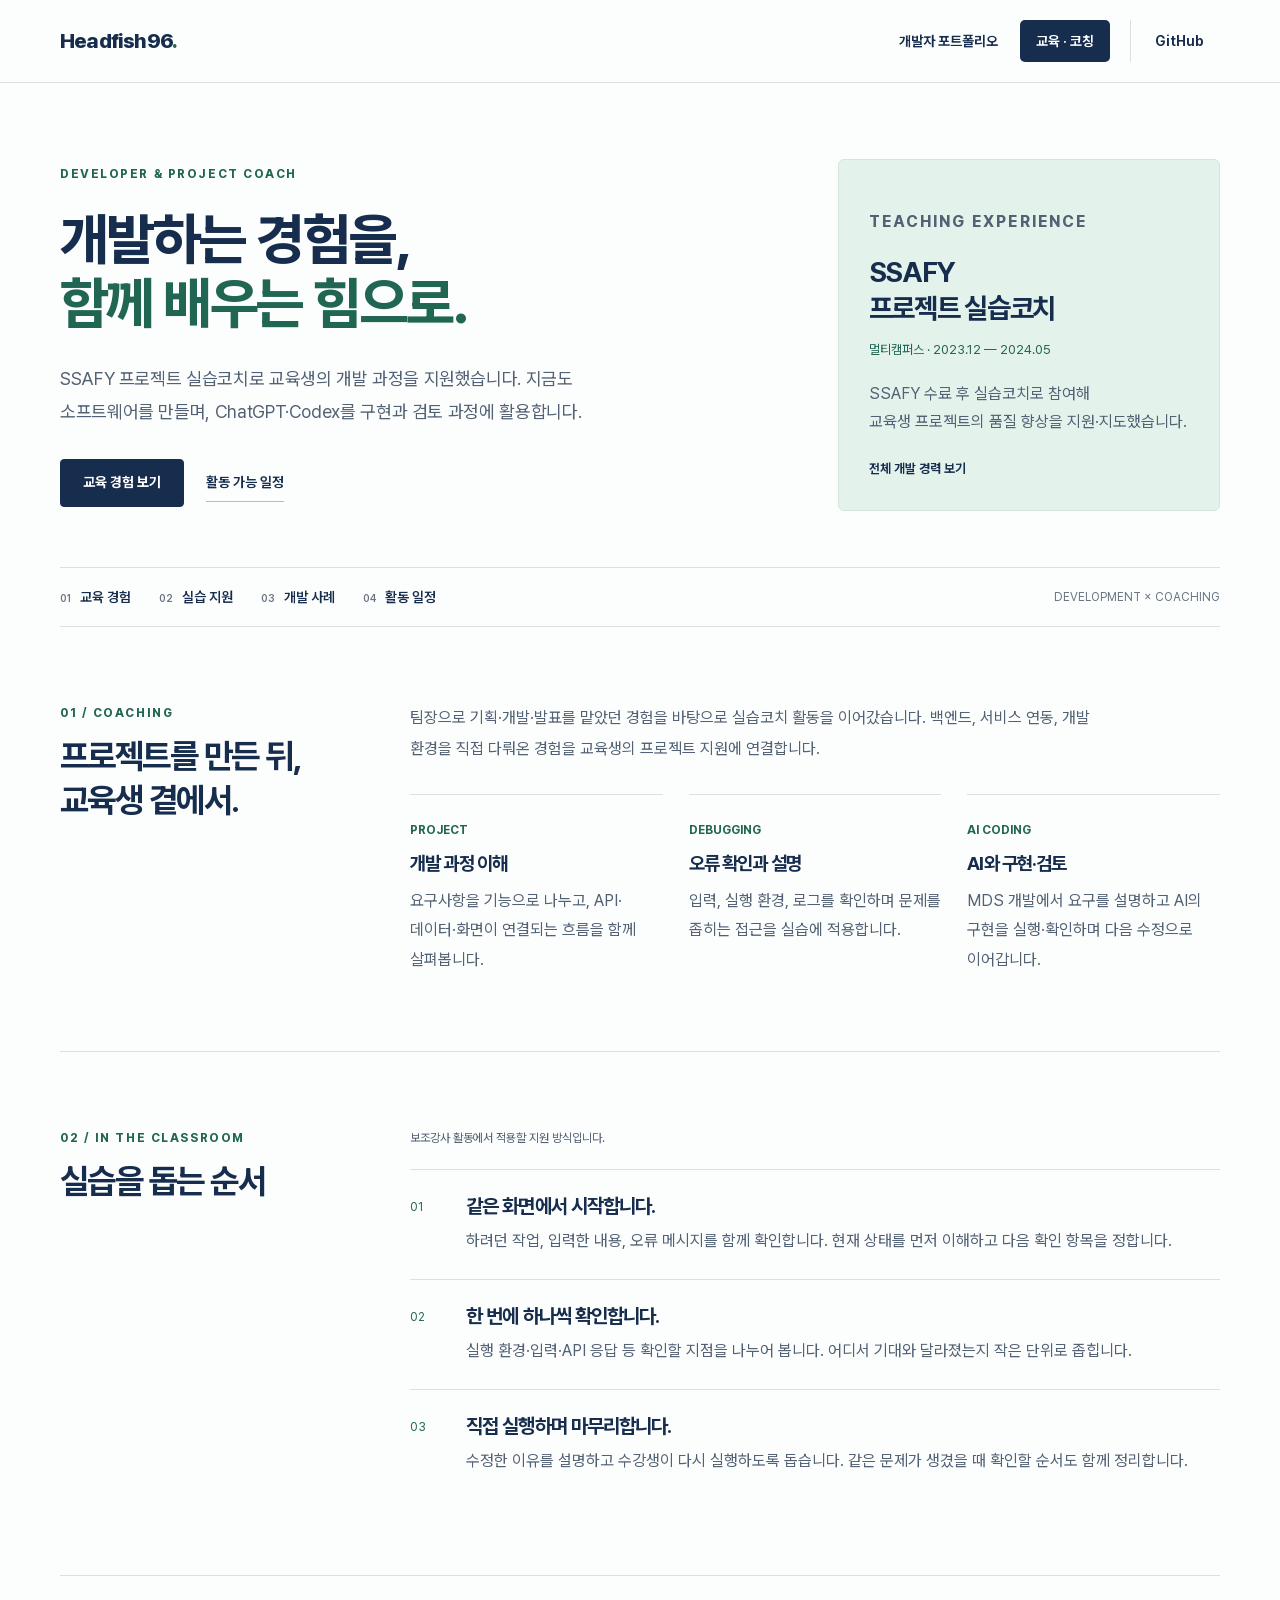
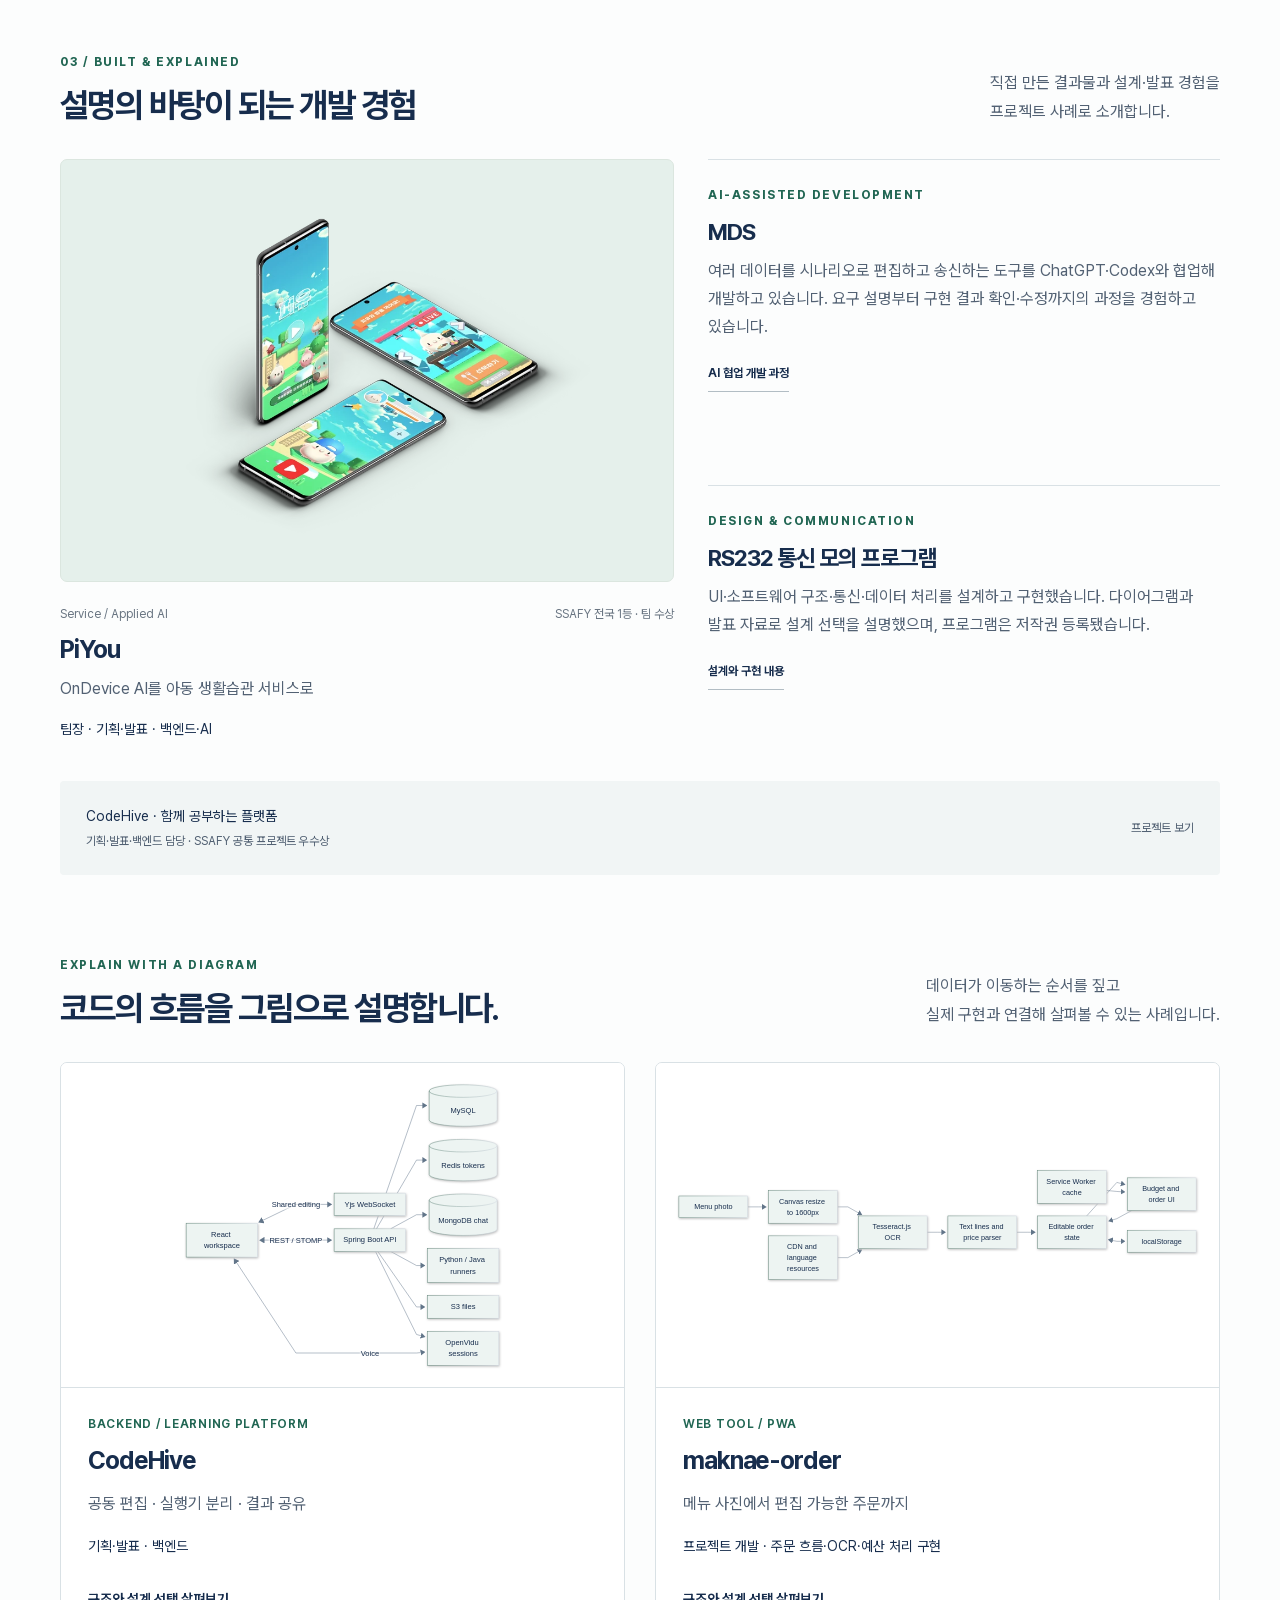
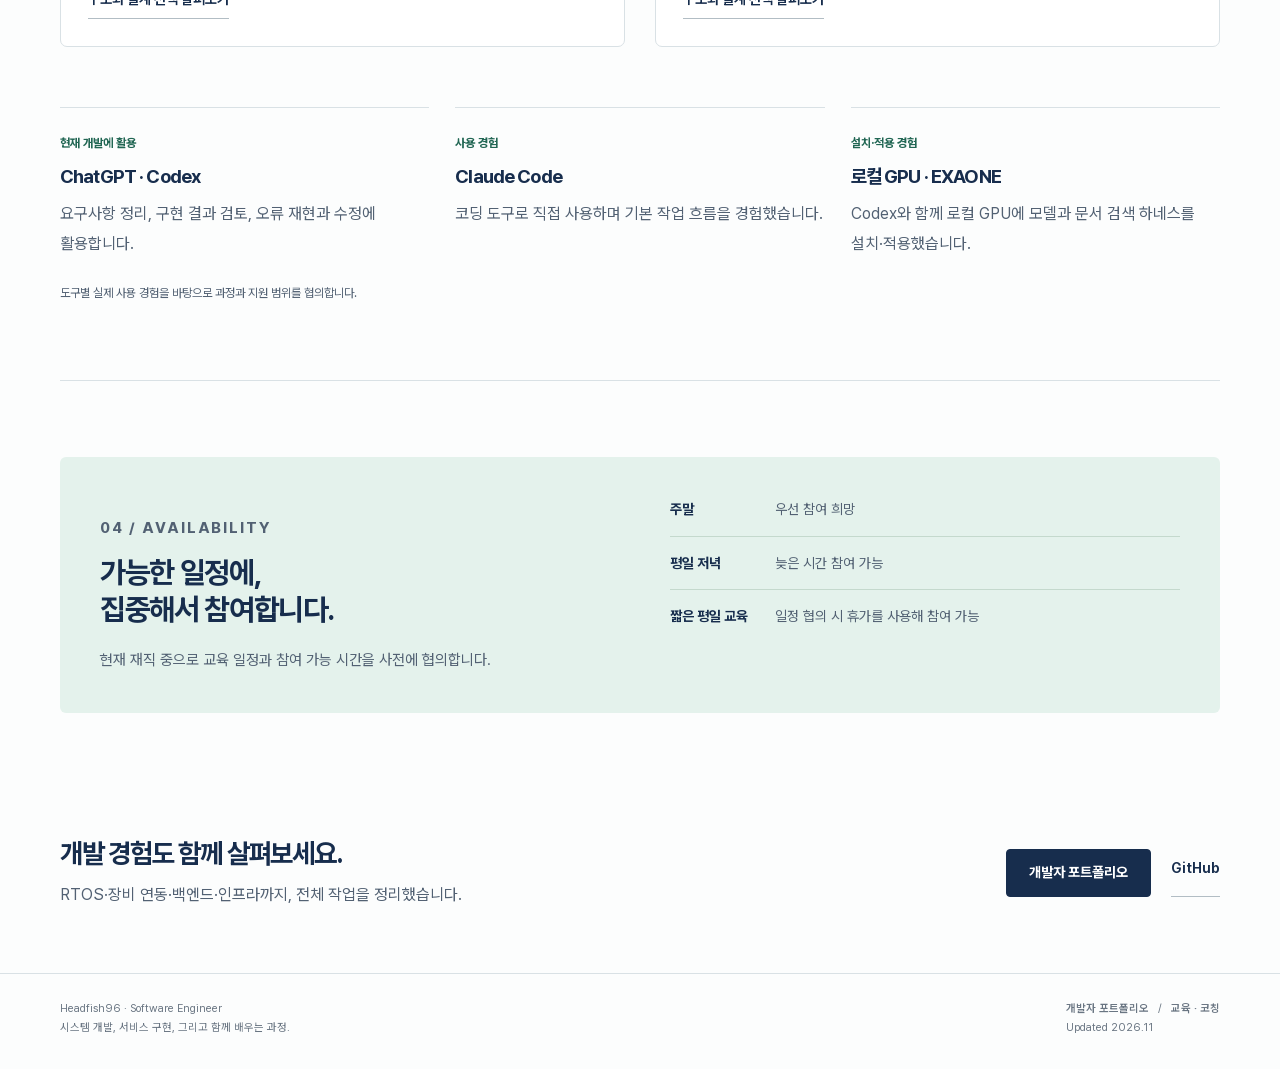
==== commit a7f3de20: "Add source-backed architecture case studies and refine portfolio design" ====
--- a/docs/index.html
+++ b/docs/index.html
@@ -9,13 +9,13 @@
 <header class="site-header"><div class="wrap header-inner"><a class="brand" href="developer.html">Headfish96<span class="brand-dot">.</span></a><nav class="main-nav" aria-label="포트폴리오 선택">
 <a href="developer.html" >개발자 포트폴리오</a>
 <a href="index.html" aria-current="page">교육 · 코칭</a>
-<a class="external" href="https://github.com/Headfish96">GitHub <img class="arrow" src="assets/arrow-up-right.svg" alt="" aria-hidden="true"></a></nav></div></header><main id="main"><div class="wrap"><section class="hero coach-hero" aria-labelledby="intro-heading"><div><p class="eyebrow">Developer & Project Coach</p><h1 id="intro-heading">개발하는 경험을,<br><span>함께 배우는 힘으로.</span></h1><p class="lead">SSAFY 프로젝트 실습코치로 교육생의 개발 과정을 지원했습니다. 지금도 소프트웨어를 만들며, ChatGPT·Codex를 구현과 검토 과정에 활용합니다.</p><div class="hero-links"><a class="button" href="#coaching">교육 경험 보기<img class="arrow" src="assets/arrow-up-right.svg" alt="" aria-hidden="true"></a><a class="text-link" href="#availability">활동 가능 일정</a></div></div><aside class="coach-proof"><p class="eyebrow">Teaching experience</p><h2>SSAFY<br>프로젝트 실습코치</h2><p class="period">멀티캠퍼스 · 2023.12 — 2024.05</p><p>SSAFY 수료 후 실습코치로 참여해<br>교육생 프로젝트의 품질 향상을 지원·지도했습니다.</p><a class="note-link" href="developer.html#experience">전체 개발 경력 보기 <img class="arrow" src="assets/arrow-up-right.svg" alt="" aria-hidden="true"></a></aside></section>
+<a class="external" href="https://github.com/Headfish96">GitHub </a></nav></div></header><main id="main"><div class="wrap"><section class="hero coach-hero" aria-labelledby="intro-heading"><div><p class="eyebrow">Developer & Project Coach</p><h1 id="intro-heading">개발하는 경험을,<br><span>함께 배우는 힘으로.</span></h1><p class="lead">SSAFY 프로젝트 실습코치로 교육생의 개발 과정을 지원했습니다. 지금도 소프트웨어를 만들며, ChatGPT·Codex를 구현과 검토 과정에 활용합니다.</p><div class="hero-links"><a class="button" href="#coaching">교육 경험 보기</a><a class="text-link" href="#availability">활동 가능 일정</a></div></div><aside class="coach-proof"><p class="eyebrow">Teaching experience</p><h2>SSAFY<br>프로젝트 실습코치</h2><p class="period">멀티캠퍼스 · 2023.12 — 2024.05</p><p>SSAFY 수료 후 실습코치로 참여해<br>교육생 프로젝트의 품질 향상을 지원·지도했습니다.</p><a class="note-link" href="developer.html#experience">전체 개발 경력 보기 </a></aside></section>
 <nav class="section-nav" aria-label="페이지 목차"><a href="#coaching"><span class="number">01</span>교육 경험</a><a href="#practice"><span class="number">02</span>실습 지원</a><a href="#projects"><span class="number">03</span>개발 사례</a><a href="#availability"><span class="number">04</span>활동 일정</a><span class="meta">DEVELOPMENT × COACHING</span></nav>
 <section class="section coach-layout" id="coaching"><div class="section-head"><div><p class="eyebrow">01 / Coaching</p><h2>프로젝트를 만든 뒤,<br>교육생 곁에서.</h2></div></div><div class="coach-body"><p>팀장으로 기획·개발·발표를 맡았던 경험을 바탕으로 실습코치 활동을 이어갔습니다. 백엔드, 서비스 연동, 개발 환경을 직접 다뤄온 경험을 교육생의 프로젝트 지원에 연결합니다.</p><div class="focus-grid"><article class="focus-item"><span class="label">PROJECT</span><h3>개발 과정 이해</h3><p>요구사항을 기능으로 나누고, API·데이터·화면이 연결되는 흐름을 함께 살펴봅니다.</p></article><article class="focus-item"><span class="label">DEBUGGING</span><h3>오류 확인과 설명</h3><p>입력, 실행 환경, 로그를 확인하며 문제를 좁히는 접근을 실습에 적용합니다.</p></article><article class="focus-item"><span class="label">AI CODING</span><h3>AI와 구현·검토</h3><p>MDS 개발에서 요구를 설명하고 AI의 구현을 실행·확인하며 다음 수정으로 이어갑니다.</p></article></div></div></section>
 <section class="section coach-layout" id="practice"><div class="section-head"><div><p class="eyebrow">02 / In the classroom</p><h2>실습을 돕는 순서</h2></div></div><div><p class="note" style="margin-bottom:20px">보조강사 활동에서 적용할 지원 방식입니다.</p><ol class="practice-list"><li><div><h3>같은 화면에서 시작합니다.</h3><p>하려던 작업, 입력한 내용, 오류 메시지를 함께 확인합니다. 현재 상태를 먼저 이해하고 다음 확인 항목을 정합니다.</p></div></li><li><div><h3>한 번에 하나씩 확인합니다.</h3><p>실행 환경·입력·API 응답 등 확인할 지점을 나누어 봅니다. 어디서 기대와 달라졌는지 작은 단위로 좁힙니다.</p></div></li><li><div><h3>직접 실행하며 마무리합니다.</h3><p>수정한 이유를 설명하고 수강생이 다시 실행하도록 돕습니다. 같은 문제가 생겼을 때 확인할 순서도 함께 정리합니다.</p></div></li></ol></div></section>
-<section class="section" id="projects"><div class="section-head"><div><p class="eyebrow">03 / Built & explained</p><h2>설명의 바탕이 되는 개발 경험</h2></div><p>직접 만든 결과물과 설계·발표 경험을<br>프로젝트 사례로 소개합니다.</p></div><div class="coach-projects"><article class="showcase-card" id="piyou"><a class="showcase-media piyou" href="projects/piyou.html" aria-label="PiYou 상세 사례"><img src="assets/piyou.webp" alt="PiYou의 실제 모바일 앱 화면" loading="lazy"></a><div class="showcase-copy"><div class="kicker"><span>Service / Applied AI</span><span>SSAFY 전국 1등 · 팀 수상</span></div><h3><a href="projects/piyou.html">PiYou <img class="arrow" src="assets/arrow-up-right.svg" alt="" aria-hidden="true"></a></h3><p>OnDevice AI를 아동 생활습관 서비스로</p><p class="role">팀장 · 기획·발표 · 백엔드·AI</p></div></article><article class="mini-case"><span class="eyebrow">AI-assisted development</span><h3>MDS</h3><p>여러 데이터를 시나리오로 편집하고 송신하는 도구를 ChatGPT·Codex와 협업해 개발하고 있습니다. 요구 설명부터 구현 결과 확인·수정까지의 과정을 경험하고 있습니다.</p><a class="text-link" href="projects/mds.html">AI 협업 개발 과정 <img class="arrow" src="assets/arrow-up-right.svg" alt="" aria-hidden="true"></a></article><article class="mini-case"><span class="eyebrow">Design & communication</span><h3>RS232 통신 모의 프로그램</h3><p>UI·소프트웨어 구조·통신·데이터 처리를 설계하고 구현했습니다. 다이어그램과 발표 자료로 설계 선택을 설명했으며, 프로그램은 저작권 등록됐습니다.</p><a class="text-link" href="projects/serial-simulator.html">설계와 구현 내용 <img class="arrow" src="assets/arrow-up-right.svg" alt="" aria-hidden="true"></a></article></div>
-<a class="inline-more" href="projects/codehive.html"><div><p>CodeHive · 함께 공부하는 플랫폼</p><span>기획·발표·백엔드 담당 · SSAFY 공통 프로젝트 우수상</span></div><span>프로젝트 보기 <img class="arrow" src="assets/arrow-up-right.svg" alt="" aria-hidden="true"></span></a>
-<div class="focus-grid" id="ai"><article class="focus-item"><span class="label">현재 개발에 활용</span><h3>ChatGPT · Codex</h3><p>요구사항 정리, 구현 결과 검토, 오류 재현과 수정에 활용합니다.</p></article><article class="focus-item"><span class="label">사용 경험</span><h3>Claude Code</h3><p>코딩 도구로 직접 사용하며 기본 작업 흐름을 경험했습니다.</p></article><article class="focus-item"><span class="label">설치·적용 경험</span><h3>로컬 GPU · EXAONE</h3><p>Codex와 함께 로컬 GPU에 모델과 문서 검색 하네스를 설치·적용했습니다.</p></article></div>
+<section class="section" id="projects"><div class="section-head"><div><p class="eyebrow">03 / Built & explained</p><h2>설명의 바탕이 되는 개발 경험</h2></div><p>직접 만든 결과물과 설계·발표 경험을<br>프로젝트 사례로 소개합니다.</p></div><div class="coach-projects"><article class="showcase-card" id="piyou"><a class="showcase-media piyou" href="projects/piyou.html" aria-label="PiYou 상세 사례"><img src="assets/piyou.webp" alt="PiYou의 실제 모바일 앱 화면" loading="lazy"></a><div class="showcase-copy"><div class="kicker"><span>Service / Applied AI</span><span>SSAFY 전국 1등 · 팀 수상</span></div><h3><a href="projects/piyou.html">PiYou </a></h3><p>OnDevice AI를 아동 생활습관 서비스로</p><p class="role">팀장 · 기획·발표 · 백엔드·AI</p></div></article><article class="mini-case"><span class="eyebrow">AI-assisted development</span><h3>MDS</h3><p>여러 데이터를 시나리오로 편집하고 송신하는 도구를 ChatGPT·Codex와 협업해 개발하고 있습니다. 요구 설명부터 구현 결과 확인·수정까지의 과정을 경험하고 있습니다.</p><a class="text-link" href="projects/mds.html">AI 협업 개발 과정 </a></article><article class="mini-case"><span class="eyebrow">Design & communication</span><h3>RS232 통신 모의 프로그램</h3><p>UI·소프트웨어 구조·통신·데이터 처리를 설계하고 구현했습니다. 다이어그램과 발표 자료로 설계 선택을 설명했으며, 프로그램은 저작권 등록됐습니다.</p><a class="text-link" href="projects/serial-simulator.html">설계와 구현 내용 </a></article></div>
+<a class="inline-more" href="projects/codehive.html"><div><p>CodeHive · 함께 공부하는 플랫폼</p><span>기획·발표·백엔드 담당 · SSAFY 공통 프로젝트 우수상</span></div><span>프로젝트 보기 </span></a>
+<section class="teaching-architecture"><div class="section-head"><div><p class="eyebrow">Explain with a diagram</p><h2>코드의 흐름을 그림으로 설명합니다.</h2></div><p>데이터가 이동하는 순서를 짚고<br>실제 구현과 연결해 살펴볼 수 있는 사례입니다.</p></div><div class="architecture-gallery"><article class="architecture-card"><a class="architecture-preview" href="projects/codehive.html#architecture" aria-label="CodeHive 구조도 보기"><img src="assets/architecture/codehive.svg" alt="React 화면은 Yjs로 공동 편집하고 Spring STOMP로 메시지와 실행 결과를 공유합니다." loading="lazy"></a><div class="architecture-card-copy"><p class="eyebrow">Backend / Learning Platform</p><h3><a href="projects/codehive.html">CodeHive</a></h3><p>공동 편집 · 실행기 분리 · 결과 공유</p><p class="role">기획·발표 · 백엔드</p><a class="text-link" href="projects/codehive.html#architecture">구조와 설계 선택 살펴보기</a></div></article><article class="architecture-card"><a class="architecture-preview" href="projects/maknae.html#architecture" aria-label="maknae-order 구조도 보기"><img src="assets/architecture/maknae.svg" alt="메뉴 사진을 Canvas로 축소하고 OCR 후보를 주문 상태로 편집한 뒤 localStorage에 저장합니다." loading="lazy"></a><div class="architecture-card-copy"><p class="eyebrow">Web Tool / PWA</p><h3><a href="projects/maknae.html">maknae-order</a></h3><p>메뉴 사진에서 편집 가능한 주문까지</p><p class="role">프로젝트 개발 · 주문 흐름·OCR·예산 처리 구현</p><a class="text-link" href="projects/maknae.html#architecture">구조와 설계 선택 살펴보기</a></div></article></div></section><div class="focus-grid" id="ai"><article class="focus-item"><span class="label">현재 개발에 활용</span><h3>ChatGPT · Codex</h3><p>요구사항 정리, 구현 결과 검토, 오류 재현과 수정에 활용합니다.</p></article><article class="focus-item"><span class="label">사용 경험</span><h3>Claude Code</h3><p>코딩 도구로 직접 사용하며 기본 작업 흐름을 경험했습니다.</p></article><article class="focus-item"><span class="label">설치·적용 경험</span><h3>로컬 GPU · EXAONE</h3><p>Codex와 함께 로컬 GPU에 모델과 문서 검색 하네스를 설치·적용했습니다.</p></article></div>
 <p class="note" style="margin-top:25px">도구별 실제 사용 경험을 바탕으로 과정과 지원 범위를 협의합니다.</p></section>
 <section class="section" id="availability"><div class="schedule"><div><p class="eyebrow">04 / Availability</p><h2 style="margin-top:12px">가능한 일정에,<br>집중해서 참여합니다.</h2><p>현재 재직 중으로 교육 일정과 참여 가능 시간을 사전에 협의합니다.</p></div><ul><li><strong>주말</strong><span>우선 참여 희망</span></li><li><strong>평일 저녁</strong><span>늦은 시간 참여 가능</span></li><li><strong>짧은 평일 교육</strong><span>일정 협의 시 휴가를 사용해 참여 가능</span></li></ul></div></section>
-<section class="contact-strip"><div><h2>개발 경험도 함께 살펴보세요.</h2><p>RTOS·장비 연동·백엔드·인프라까지, 전체 작업을 정리했습니다.</p></div><div class="contact-links"><a class="button" href="developer.html">개발자 포트폴리오 <img class="arrow" src="assets/arrow-up-right.svg" alt="" aria-hidden="true"></a><a class="text-link" href="https://github.com/Headfish96">GitHub</a></div></section></div></main><footer class="site-footer"><div class="wrap footer-inner"><p>Headfish96 · Software Engineer<br>시스템 개발, 서비스 구현, 그리고 함께 배우는 과정.</p><p><a href="developer.html">개발자 포트폴리오</a> &nbsp; / &nbsp; <a href="index.html">교육 · 코칭</a><br>Updated 2026.11</p></div></footer></body></html>+<section class="contact-strip"><div><h2>개발 경험도 함께 살펴보세요.</h2><p>RTOS·장비 연동·백엔드·인프라까지, 전체 작업을 정리했습니다.</p></div><div class="contact-links"><a class="button" href="developer.html">개발자 포트폴리오 </a><a class="text-link" href="https://github.com/Headfish96">GitHub</a></div></section></div></main><dialog class="diagram-dialog" aria-labelledby="diagram-dialog-title"><div class="dialog-header"><h2 class="dialog-title" id="diagram-dialog-title">아키텍처 확대</h2><button class="close" type="button" data-close-diagram aria-label="구조도 확대 닫기">닫기</button></div><p class="dialog-help">넓은 그림은 좌우로 스크롤해 확인할 수 있습니다.</p><div class="dialog-canvas"><img alt=""></div></dialog><footer class="site-footer"><div class="wrap footer-inner"><p>Headfish96 · Software Engineer<br>시스템 개발, 서비스 구현, 그리고 함께 배우는 과정.</p><p><a href="developer.html">개발자 포트폴리오</a> &nbsp; / &nbsp; <a href="index.html">교육 · 코칭</a><br>Updated 2026.11</p></div></footer></body></html>
--- a/docs/portfolio.css
+++ b/docs/portfolio.css
@@ -9,3 +9,509 @@
 
 .image-gallery{display:grid;grid-template-columns:repeat(3,minmax(0,1fr));gap:18px;max-width:760px;margin:auto}.image-gallery img{width:100%;max-height:460px;object-fit:contain}
 @media(max-width:760px){.image-gallery{gap:10px}.image-gallery img{max-height:300px}}
+
+/* Engineering case studies — shared with the original navy / mint direction. */
+:root{
+  --diagram-paper:#fff;
+  --diagram-line:#cbd8df;
+  --diagram-soft:#f4f8f8;
+  --signal:#235ce3;
+  --reading-width:72ch;
+}
+.eyebrow{font-size:12px;letter-spacing:.13em}
+.main-nav{font-size:14px}
+.section-head h2{font-size:34px;line-height:1.3}
+.section-head>p{font-size:16px;line-height:1.8}
+.project-item .summary,.showcase-copy p,.archive-item p,
+.experience-item p,.skill-block p,.focus-item p,.practice-list p,
+.mini-case p,.coach-proof p,.contact-strip p{font-size:16px}
+.project-meta strong,.showcase-copy .role,.experience-item .role,
+.text-link,.details-link,.schedule strong,.schedule li span{font-size:14px}
+.tags li,.status,.project-meta .status,.showcase-copy .kicker,
+.archive-item .category,.focus-item .label,.result-count,.note{font-size:12px}
+.filter{font-size:14px;min-height:44px;padding:8px 15px}
+.section-nav{font-size:14px;gap:28px}
+.case-meta dt{font-size:12px}
+.case-meta dd{font-size:15px;line-height:1.75}
+.case-section p{font-size:16px;max-width:var(--reading-width)}
+.case-aside .scope{font-size:13px}
+
+.engineering-hero{
+  display:grid;
+  grid-template-columns:minmax(0,1.02fr) minmax(0,1fr);
+  align-items:center;
+  gap:64px;
+  padding:66px 0 54px;
+}
+.engineering-hero>*,.architecture-gallery>*,.case-split-summary>*{min-width:0}
+.hero-identity{
+  display:flex;
+  align-items:center;
+  flex-wrap:wrap;
+  gap:8px 14px;
+  color:var(--accent);
+  font-size:13px;
+  font-weight:700;
+  letter-spacing:.055em;
+}
+.engineering-hero h1{
+  font-size:clamp(40px,4.1vw,59px);
+  line-height:1.17;
+  letter-spacing:-.055em;
+  font-weight:760;
+  margin:20px 0 23px;
+}
+.engineering-hero h1 span{color:var(--accent)}
+.hero-subline{
+  max-width:55ch;
+  font-size:17px;
+  line-height:1.85;
+  color:var(--muted);
+  letter-spacing:-.018em;
+}
+.hero-tokens{
+  display:flex;
+  flex-wrap:wrap;
+  gap:8px;
+  list-style:none;
+  margin:22px 0 0;
+  padding:0;
+  font-size:12px;
+  font-weight:600;
+  color:var(--muted);
+}
+.hero-tokens>*{
+  display:inline-flex;
+  align-items:center;
+  margin:0;
+  padding:5px 10px;
+  background:var(--soft);
+  border:1px solid var(--line);
+  border-radius:3px;
+}
+.hero-diagram-link{
+  display:block;
+  min-width:0;
+  overflow:hidden;
+  background:var(--diagram-paper);
+  border:1px solid var(--diagram-line);
+  border-radius:8px;
+  box-shadow:0 10px 34px rgba(23,45,77,.045);
+  transition:border-color .18s,box-shadow .18s;
+}
+.hero-diagram-link:hover{
+  border-color:#8da9c1;
+  box-shadow:0 12px 38px rgba(23,45,77,.075);
+  color:var(--ink);
+}
+.hero-diagram-link>img{
+  width:100%;
+  max-height:330px;
+  min-height:240px;
+  padding:20px;
+  object-fit:contain;
+  background:var(--diagram-paper);
+}
+.hero-diagram-link>p,.hero-diagram-link>div,
+.hero-diagram-link>figcaption{
+  margin:0;
+  padding:16px 22px;
+  border-top:1px solid var(--line);
+  background:var(--diagram-soft);
+  font-size:14px;
+  line-height:1.65;
+}
+.hero-diagram-link strong{color:var(--ink);font-weight:700}
+.hero-diagram-link small{
+  display:block;
+  margin-top:4px;
+  color:var(--muted);
+  font-size:12px;
+}
+.credibility-strip{
+  display:grid;
+  grid-template-columns:repeat(3,minmax(0,1fr));
+  gap:28px;
+  padding:24px 0 27px;
+  margin:0 0 18px;
+  border-top:1px solid var(--line);
+  border-bottom:1px solid var(--line);
+}
+.credibility-strip>*{min-width:0;padding-right:26px}
+.credibility-strip>*+*{padding-left:28px;border-left:1px solid var(--line)}
+.credibility-strip strong{
+  display:block;
+  color:var(--ink);
+  font-size:19px;
+  line-height:1.5;
+  font-weight:700;
+  letter-spacing:-.03em;
+}
+.credibility-strip p,.credibility-strip span{
+  display:block;
+  margin-top:5px;
+  font-size:14px;
+  line-height:1.75;
+  color:var(--muted);
+}
+
+.architecture-gallery{
+  display:grid;
+  grid-template-columns:repeat(2,minmax(0,1fr));
+  gap:30px;
+  margin-top:30px;
+}
+.architecture-card{
+  min-width:0;
+  display:flex;
+  flex-direction:column;
+  overflow:hidden;
+  background:var(--diagram-paper);
+  border:1px solid var(--line);
+  border-radius:7px;
+  transition:border-color .18s;
+}
+.architecture-card:hover{border-color:#a5b7c4}
+.architecture-preview{
+  display:flex;
+  justify-content:center;
+  align-items:center;
+  min-width:0;
+  aspect-ratio:1.73;
+  padding:18px;
+  background:var(--diagram-paper);
+  border-bottom:1px solid var(--line);
+  overflow:hidden;
+}
+.architecture-preview img{
+  width:100%;
+  height:100%;
+  min-width:0;
+  object-fit:contain;
+  object-position:center;
+}
+.architecture-card-copy{
+  display:flex;
+  flex-direction:column;
+  flex:1;
+  padding:25px 27px 27px;
+}
+.architecture-card-copy h3{font-size:25px;line-height:1.4;margin:8px 0 11px}
+.architecture-card-copy p{font-size:16px;line-height:1.85;color:var(--muted)}
+.architecture-card-copy .role{font-size:14px;color:var(--ink);margin-top:15px}
+.architecture-card-copy .category,.architecture-card-copy .eyebrow{
+  font-size:12px;
+  font-weight:650;
+  color:var(--accent);
+  letter-spacing:.06em;
+}
+.architecture-card-copy .card-links,.architecture-card-copy .links{
+  display:flex;
+  flex-wrap:wrap;
+  align-items:center;
+  gap:14px 23px;
+  margin-top:auto;
+  padding-top:22px;
+  font-size:14px;
+  font-weight:650;
+}
+.architecture-card-copy>a{align-self:flex-start;margin-top:20px;font-size:14px;font-weight:650}
+
+.case-nav{
+  display:flex;
+  flex-wrap:wrap;
+  align-items:center;
+  gap:10px 30px;
+  margin:0 0 42px;
+  padding:5px 0;
+  border-block:1px solid var(--line);
+  font-size:14px;
+  font-weight:600;
+}
+.case-nav a{display:inline-flex;align-items:center;min-height:44px;padding:8px 0}
+.case-split-summary{
+  display:grid;
+  grid-template-columns:repeat(2,minmax(0,1fr));
+  gap:50px;
+  margin:0 0 48px;
+}
+.case-split-summary h2{font-size:23px;line-height:1.45;margin-bottom:13px}
+.case-split-summary p{font-size:16px;line-height:1.9;color:var(--muted)}
+.architecture-section{
+  min-width:0;
+  margin:0 0 56px;
+  padding-top:8px;
+  scroll-margin-top:112px;
+}
+.architecture-heading{
+  display:flex;
+  justify-content:space-between;
+  align-items:flex-end;
+  gap:24px;
+  margin-bottom:20px;
+}
+.architecture-heading h2{font-size:28px;line-height:1.4;margin-top:8px}
+.architecture-heading p{font-size:16px;line-height:1.8;color:var(--muted);max-width:var(--reading-width)}
+.architecture-heading .eyebrow{font-size:12px;color:var(--accent)}
+.diagram-toolbar{
+  display:flex;
+  align-items:center;
+  flex-wrap:wrap;
+  justify-content:flex-end;
+  gap:8px;
+  flex-shrink:0;
+}
+.diagram-toolbar a,.diagram-toolbar button{
+  display:inline-flex;
+  align-items:center;
+  justify-content:center;
+  gap:6px;
+  min-height:42px;
+  padding:8px 13px;
+  border:1px solid var(--line);
+  border-radius:4px;
+  background:var(--paper);
+  color:var(--ink);
+  font:600 13px/1.4 Pretendard,-apple-system,BlinkMacSystemFont,sans-serif;
+  white-space:nowrap;
+}
+.diagram-toolbar a:hover,.diagram-toolbar button:hover{border-color:#8da9c1;background:var(--soft)}
+.diagram-surface{
+  width:100%;
+  margin:0;
+  overflow:auto;
+  overscroll-behavior-inline:contain;
+  scrollbar-width:thin;
+  scrollbar-color:#adbfc8 var(--soft);
+  padding:28px;
+  border:1px solid var(--diagram-line);
+  border-radius:6px;
+  background:var(--diagram-paper);
+}
+.diagram-surface img{
+  display:block;
+  width:100%;
+  height:auto;
+  max-height:none;
+  max-width:none;
+  object-fit:contain;
+  margin:auto;
+}
+.architecture-caption{
+  max-width:var(--reading-width);
+  margin:16px 0 0;
+  font-size:14px;
+  line-height:1.85;
+  color:var(--muted);
+}
+.architecture-caption strong{color:var(--ink)}
+.decision-list{display:grid;gap:0;margin:0 0 35px;padding:0;list-style:none}
+.decision-item{margin:0;padding:25px 0;border-top:1px solid var(--line)}
+.decision-item h3{font-size:21px;line-height:1.5;margin-bottom:12px}
+.decision-item p{font-size:16px;line-height:1.9;color:var(--muted);max-width:var(--reading-width)}
+.decision-item p+p{margin-top:12px}
+.decision-item .tradeoff{
+  padding:12px 16px;
+  margin-top:16px;
+  border-left:3px solid #8baea0;
+  background:var(--soft);
+  color:var(--muted);
+  font-size:14px;
+}
+.flow-list,.flow-list ol{list-style:none;padding:0;margin:0;counter-reset:flow}
+.flow-list li{
+  position:relative;
+  margin:0;
+  padding:4px 0 23px 44px;
+  counter-increment:flow;
+  font-size:16px;
+  color:var(--muted);
+  line-height:1.85;
+}
+.flow-list li::before{
+  content:counter(flow,decimal-leading-zero);
+  position:absolute;
+  left:0;
+  top:4px;
+  font-size:12px;
+  font-weight:700;
+  line-height:2.4;
+  font-variant-numeric:tabular-nums;
+  color:var(--accent);
+}
+.flow-list li+li{border-top:1px solid var(--line);padding-top:20px}
+.flow-list li+li::before{top:20px}
+.flow-list strong{display:block;font-size:17px;color:var(--ink);margin-bottom:5px}
+.flow-list p{font-size:16px;line-height:1.85}
+.source-list{list-style:none;padding:0;margin:0;display:grid;gap:0}
+.source-list li{min-width:0;margin:0;padding:18px 0;border-top:1px solid var(--line)}
+.source-list a{display:inline-block;color:var(--ink);font-size:15px;font-weight:650;line-height:1.6}
+.source-list a:hover{color:var(--signal)}
+.source-list small,.source-list .path,.source-list code{
+  display:block;
+  margin-top:5px;
+  font:12px/1.8 ui-monospace,SFMono-Regular,Menlo,Consolas,monospace;
+  color:var(--muted);
+  overflow-wrap:anywhere;
+  word-break:break-word;
+}
+.source-list p{font-size:14px;color:var(--muted);line-height:1.8;margin-top:7px}
+.review-note{
+  padding:19px 22px;
+  margin-top:28px;
+  background:var(--soft);
+  border:1px solid var(--line);
+  border-radius:4px;
+  color:var(--muted);
+  font-size:14px;
+  line-height:1.85;
+}
+.review-note strong{color:var(--ink)}
+.review-note p+p{margin-top:8px}
+
+.diagram-dialog{
+  width:calc(100vw - 64px);
+  max-width:1600px;
+  max-height:calc(100dvh - 64px);
+  padding:20px;
+  overflow:auto;
+  border:1px solid #9fadb7;
+  border-radius:8px;
+  background:var(--diagram-paper);
+  color:var(--ink);
+  box-shadow:0 25px 100px #08182733;
+  overscroll-behavior:contain;
+}
+.diagram-dialog::backdrop{background:rgba(11,25,40,.68);backdrop-filter:blur(3px)}
+.diagram-dialog .close{
+  position:sticky;
+  top:0;
+  right:0;
+  z-index:2;
+  display:block;
+  margin:0 0 20px auto;
+  min-height:44px;
+  padding:8px 18px;
+  border:1px solid var(--line);
+  border-radius:4px;
+  background:var(--diagram-paper);
+  color:var(--ink);
+  font-size:14px;
+  font-weight:650;
+}
+.diagram-dialog .close:hover{background:var(--soft);border-color:#8da9c1}
+.diagram-dialog img{display:block;width:max(100%,1100px);max-width:none;height:auto;max-height:none;margin:0}
+.diagram-dialog .dialog-title{font-size:18px;line-height:1.5;margin-bottom:16px}
+
+@media(min-width:1500px){
+  .engineering-hero{padding-top:80px;padding-bottom:62px;gap:72px}
+}
+@media(max-width:1000px){
+  .engineering-hero{gap:35px;grid-template-columns:1fr 1fr;padding-top:52px}
+  .engineering-hero h1{font-size:44px}
+  .hero-subline{font-size:16px}
+  .hero-diagram-link>img{padding:15px;min-height:210px}
+  .credibility-strip{gap:20px}
+  .credibility-strip>*{padding-right:0}
+  .credibility-strip>*+*{padding-left:20px}
+  .credibility-strip strong{font-size:17px}
+  .architecture-gallery{gap:24px}
+  .architecture-card-copy{padding:22px}
+  .architecture-heading{align-items:flex-start;flex-direction:column;gap:16px}
+  .diagram-toolbar{justify-content:flex-start}
+}
+@media(max-width:760px){
+  .main-nav{font-size:13px;gap:3px;flex-wrap:wrap}
+  .main-nav>a{padding:7px 9px}
+  .main-nav .external{padding-left:10px}
+  .section-nav{font-size:13px;gap:19px}
+  .section-head h2{font-size:28px}
+  .section-head>p{font-size:16px}
+  .project-meta strong{display:block;font-size:14px;font-weight:500;line-height:1.75;margin:5px 0 8px}
+  .project-item .summary,.archive-item p,.experience-item p,
+  .case-section p,.coach-body>p,.focus-item p,.practice-list p,
+  .mini-case p,.showcase-copy p{font-size:16px}
+  .project-meta .tags{display:flex;margin-top:10px}
+  .project-meta .status{font-size:12px}
+  .filter{font-size:13px;padding:8px 11px}
+  .case-meta dd{font-size:14px}
+  .engineering-hero{
+    grid-template-columns:1fr;
+    gap:30px;
+    padding:40px 0 34px;
+  }
+  .engineering-hero h1{font-size:clamp(36px,9.8vw,48px);line-height:1.2;margin:18px 0 20px}
+  .hero-identity{font-size:12px;gap:7px 11px}
+  .hero-subline{font-size:16px;line-height:1.9}
+  .hero-tokens{margin-top:18px;gap:6px}
+  .hero-tokens>*{padding:4px 8px}
+  .hero-diagram-link{border-radius:5px}
+  .hero-diagram-link>img{min-height:190px;max-height:300px;padding:15px}
+  .hero-diagram-link>p,.hero-diagram-link>div,.hero-diagram-link>figcaption{padding:14px 17px;font-size:14px}
+  .credibility-strip{grid-template-columns:1fr;gap:0;padding:4px 0;margin-bottom:14px}
+  .credibility-strip>*{padding:17px 0}
+  .credibility-strip>*+*{padding-left:0;border-left:0;border-top:1px solid var(--line)}
+  .credibility-strip strong{font-size:17px}
+  .credibility-strip p,.credibility-strip span{font-size:14px;margin-top:2px}
+  .architecture-gallery{grid-template-columns:1fr;gap:24px;margin-top:26px}
+  .architecture-preview{aspect-ratio:1.65;padding:13px}
+  .architecture-card-copy{padding:21px}
+  .architecture-card-copy h3{font-size:24px;margin-top:7px}
+  .architecture-card-copy p{font-size:16px}
+  .architecture-card-copy .role{font-size:14px}
+  .architecture-card-copy .card-links,.architecture-card-copy .links{gap:12px 20px;padding-top:18px}
+  .case-nav{gap:0 22px;margin-bottom:29px;font-size:13px;padding:3px 0}
+  .case-split-summary{grid-template-columns:1fr;gap:28px;margin-bottom:36px}
+  .case-split-summary h2{font-size:22px;margin-bottom:10px}
+  .case-split-summary p{font-size:16px}
+  .architecture-section{margin-bottom:40px;scroll-margin-top:125px}
+  .architecture-heading h2{font-size:25px}
+  .architecture-heading p{font-size:16px}
+  .diagram-toolbar{gap:7px}
+  .diagram-toolbar a,.diagram-toolbar button{min-height:44px;padding:8px 12px;font-size:13px}
+  .diagram-surface{padding:18px 16px;border-radius:4px}
+  .diagram-surface img{width:100%;min-width:0}
+  .architecture-caption{font-size:14px;margin-top:14px}
+  .decision-item{padding:22px 0}
+  .decision-item h3{font-size:20px}
+  .decision-item .tradeoff{padding:11px 14px;font-size:14px}
+  .flow-list li{padding-left:35px;font-size:16px}
+  .source-list a{font-size:15px}
+  .source-list small,.source-list .path,.source-list code{font-size:12px}
+  .review-note{padding:17px 18px;font-size:14px}
+  .diagram-dialog{width:calc(100vw - 20px);max-height:calc(100dvh - 28px);padding:14px;border-radius:5px}
+  .diagram-dialog img{width:1100px}
+  .diagram-dialog .close{margin-bottom:14px}
+}
+@media(prefers-reduced-motion:reduce){
+  .hero-diagram-link,.architecture-card{transition:none}
+}
+@media print{
+  .engineering-hero{display:block;padding:12px 0 24px}
+  .engineering-hero h1{font-size:30pt}
+  .hero-diagram-link{margin-top:20px;max-width:650px;box-shadow:none}
+  .hero-diagram-link>img{min-height:0;max-height:260px}
+  .hero-tokens,.case-nav,.diagram-toolbar,.diagram-dialog{display:none!important}
+  .credibility-strip{grid-template-columns:repeat(3,1fr);gap:18px}
+  .architecture-gallery{gap:20px}
+  .architecture-card,.architecture-section,.decision-item{break-inside:avoid}
+  .architecture-section{margin-bottom:30px}
+  .diagram-surface{overflow:visible;padding:16px}
+  .diagram-surface img{width:100%;min-width:0;max-width:100%}
+  .architecture-caption,.review-note{font-size:10pt}
+  .case-split-summary{gap:28px}
+}
+
+/* Preserve natural diagram proportions without stretching tall graphs. */
+.diagram-surface img{max-height:580px;object-fit:contain}
+.architecture-section figure{margin:0}
+.dialog-header{display:flex;justify-content:space-between;align-items:center;gap:24px;position:sticky;top:0;background:#fff;z-index:2}
+.dialog-header .close{position:static;flex-shrink:0;margin:0}
+.dialog-help{font-size:14px;color:var(--muted);margin:10px 0 20px}
+.dialog-canvas{overflow:auto;max-height:75vh}
+.source-list a{display:flex;justify-content:space-between;gap:14px;align-items:baseline}
+.source-list span{font-size:12px;white-space:nowrap;color:var(--muted)}
+.source-list code{overflow-wrap:anywhere}
+.source-version{font-size:14px!important;color:var(--muted)}
+.teaching-architecture{margin:80px 0 60px}
+@media(max-width:760px){.diagram-surface img{max-height:620px}.dialog-canvas{max-height:70vh}.teaching-architecture{margin:56px 0 40px}}
